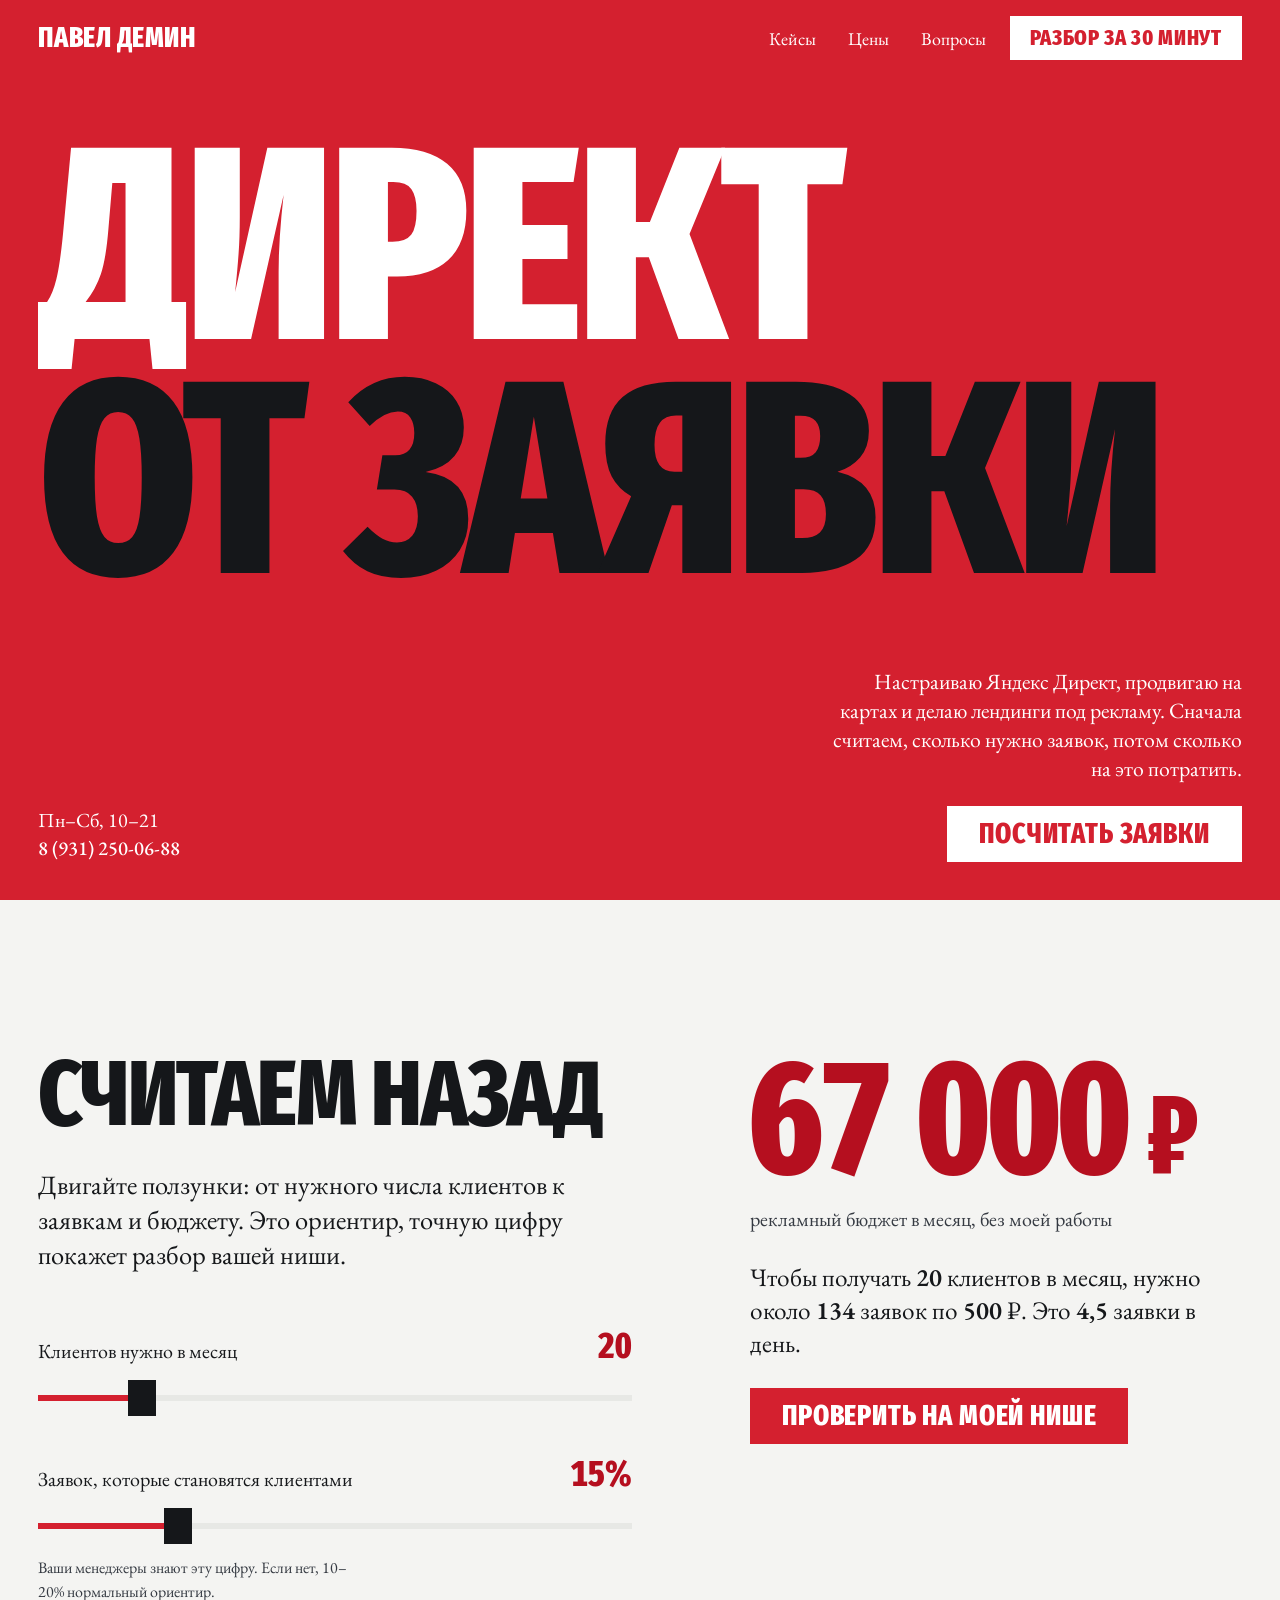
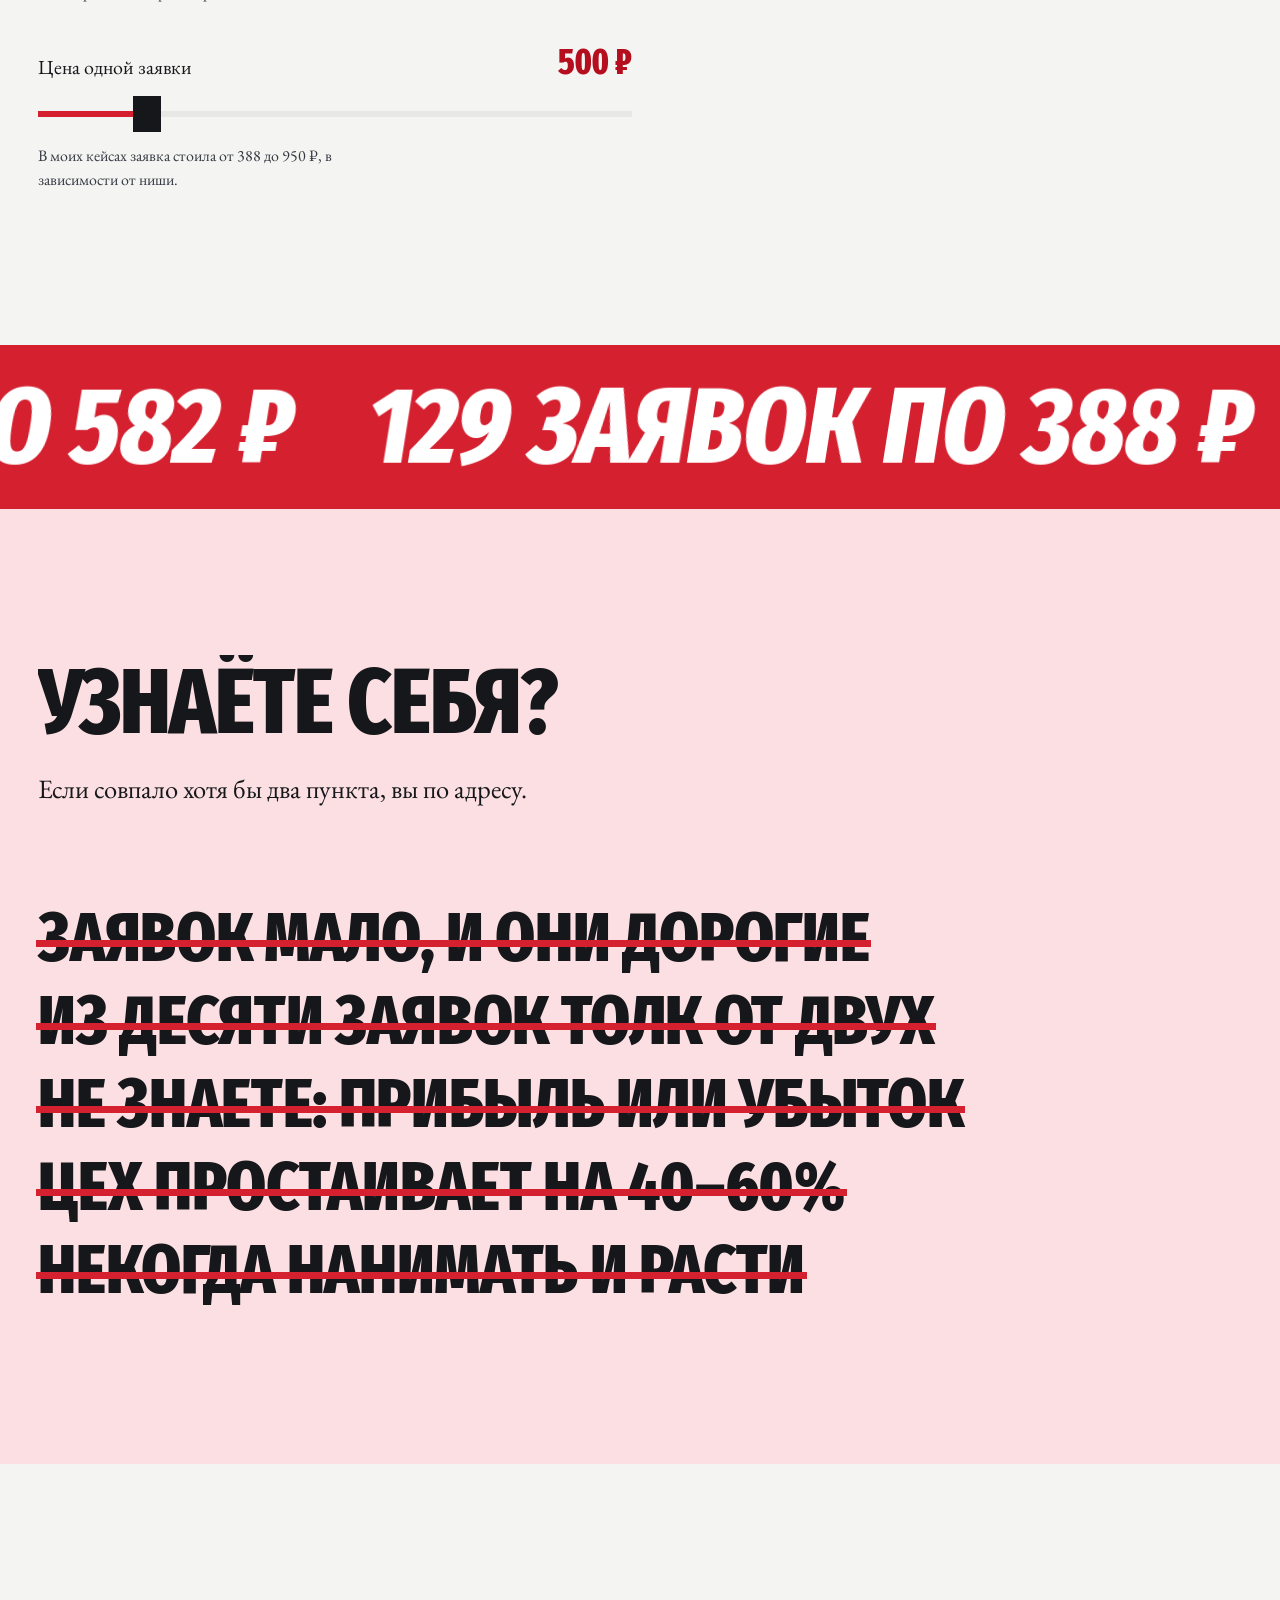
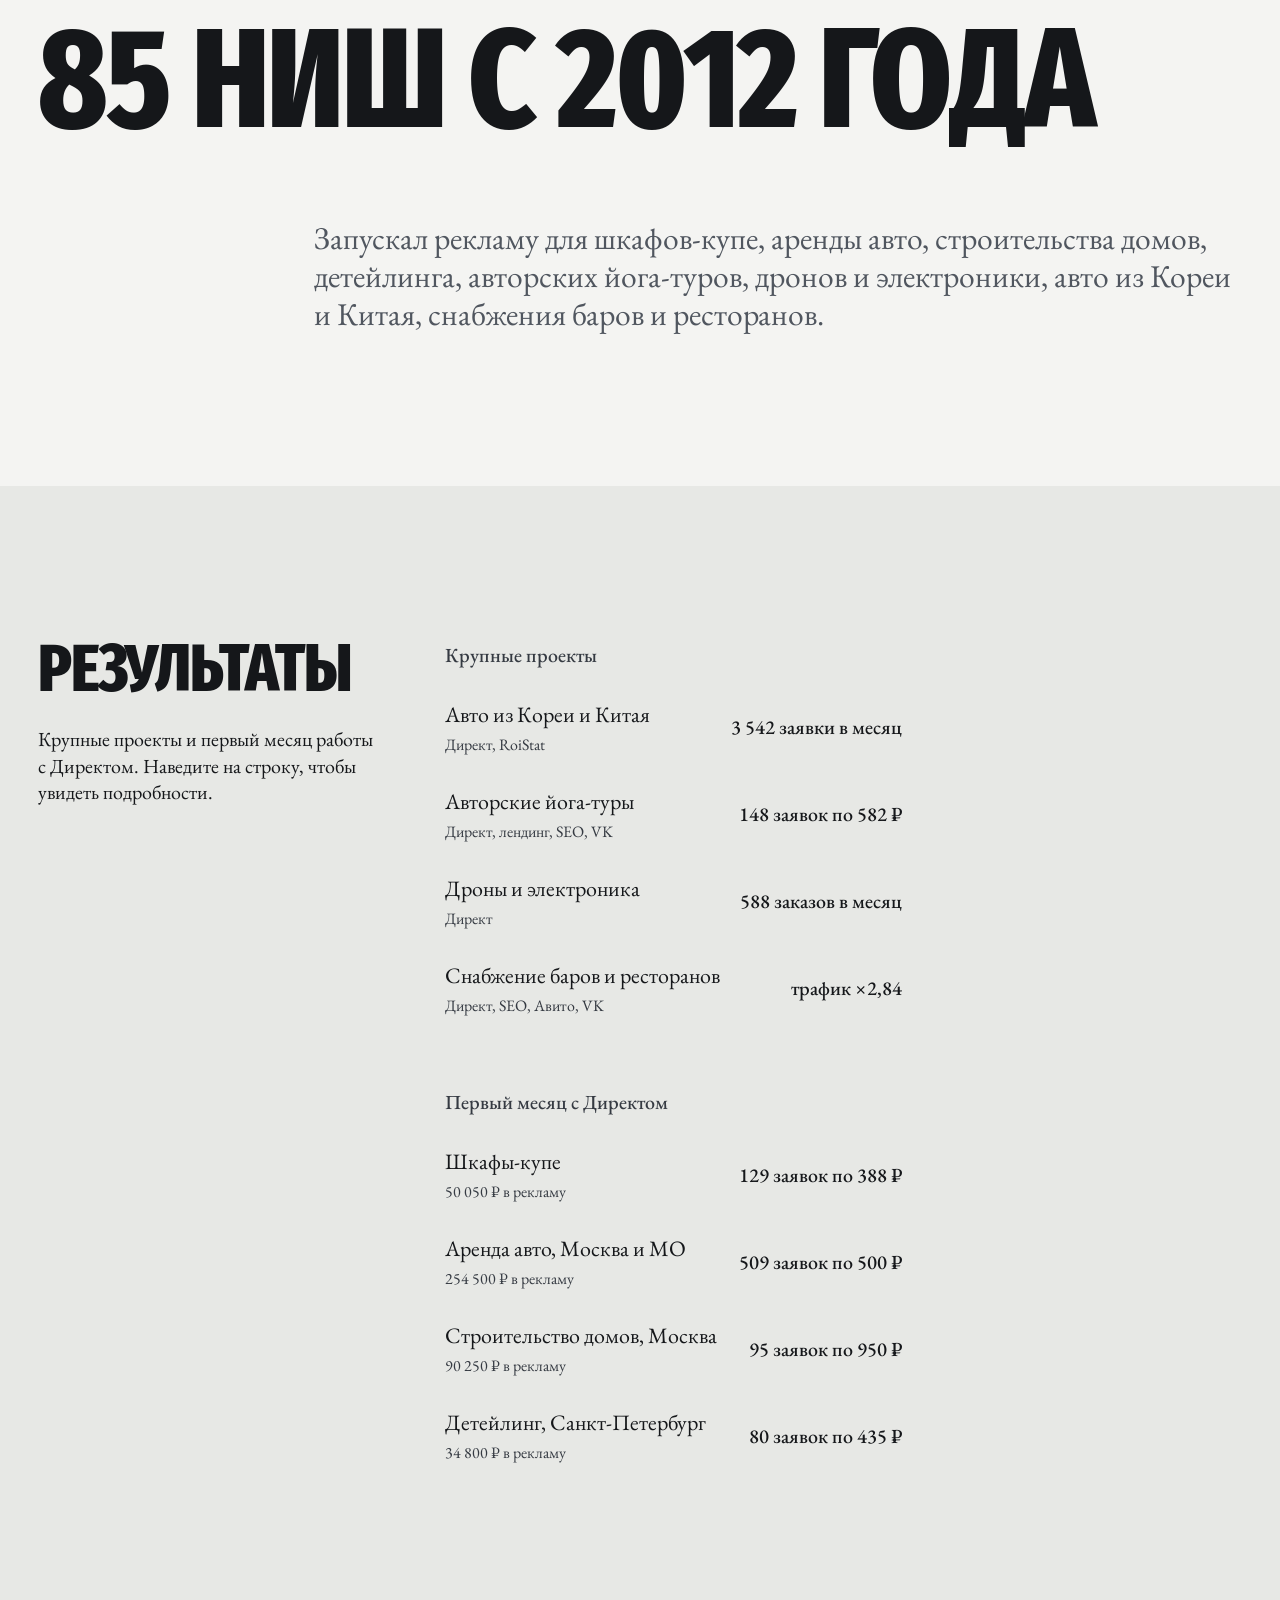
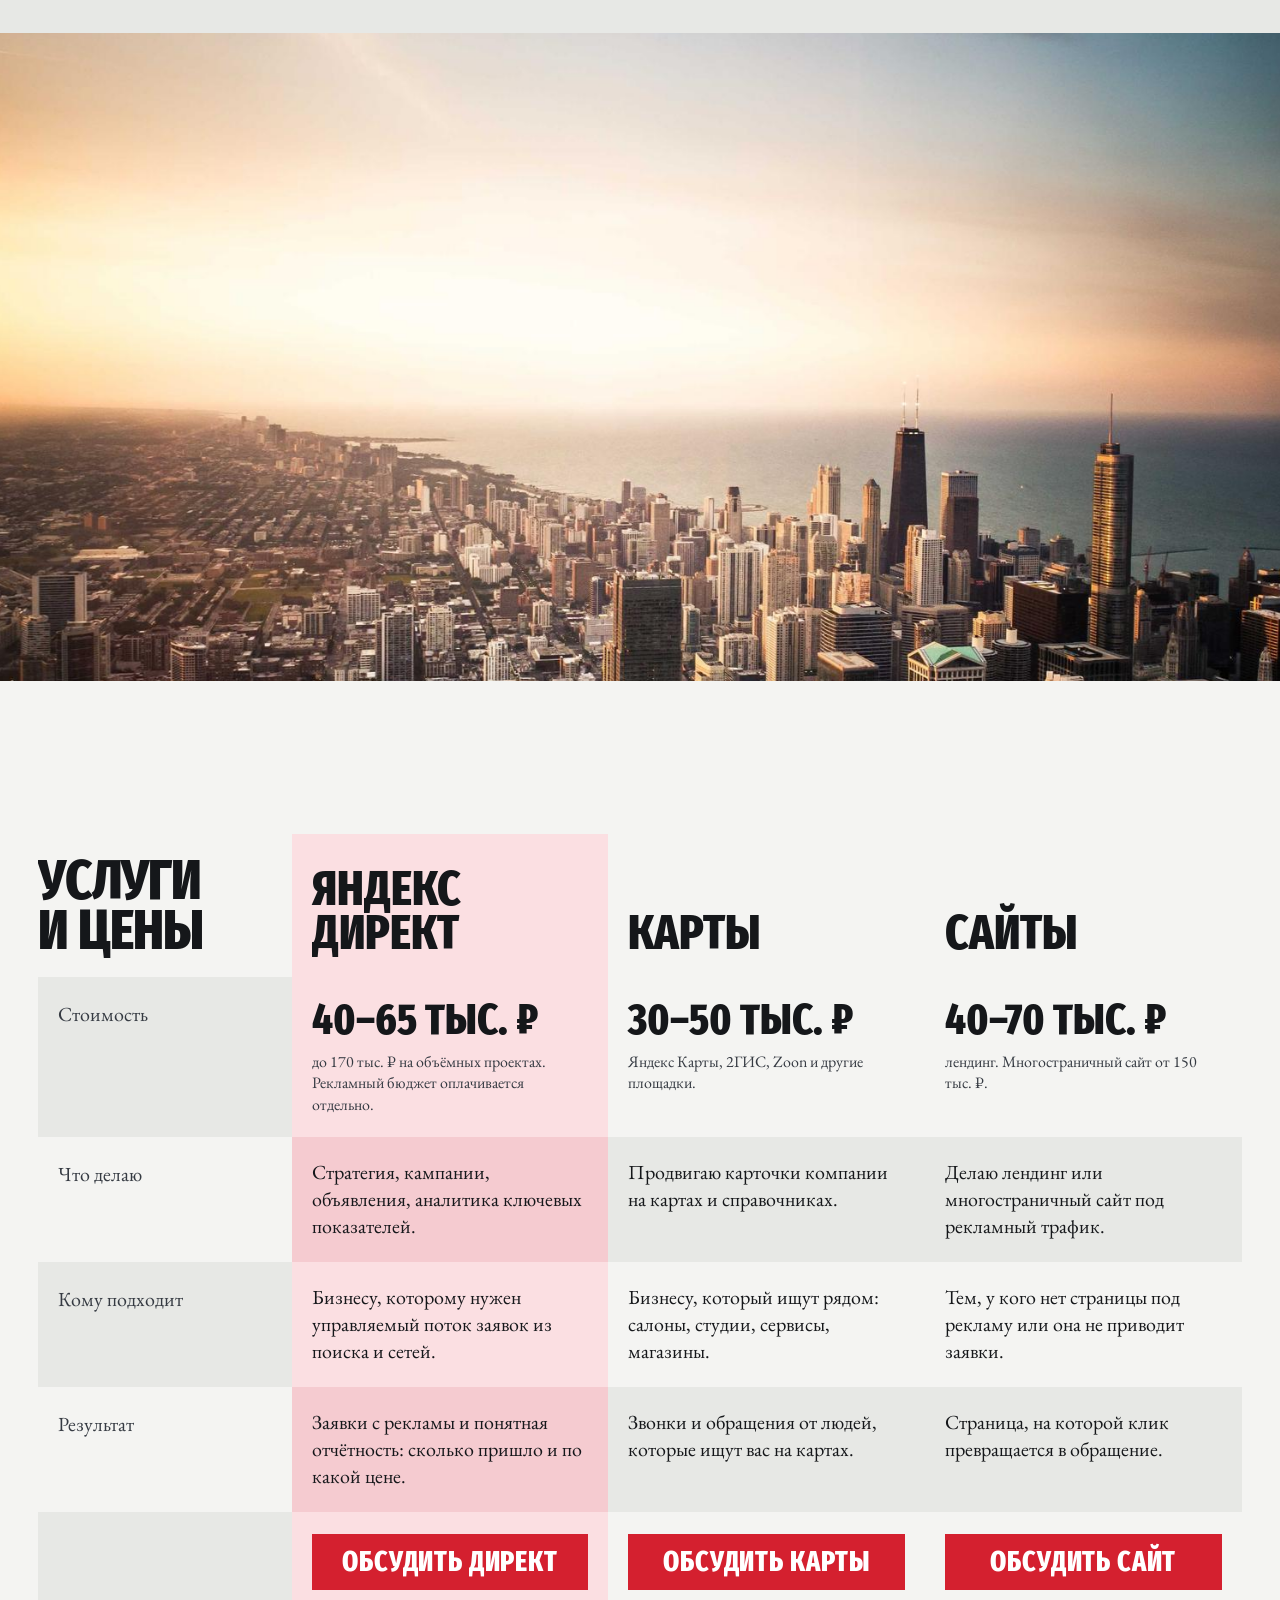
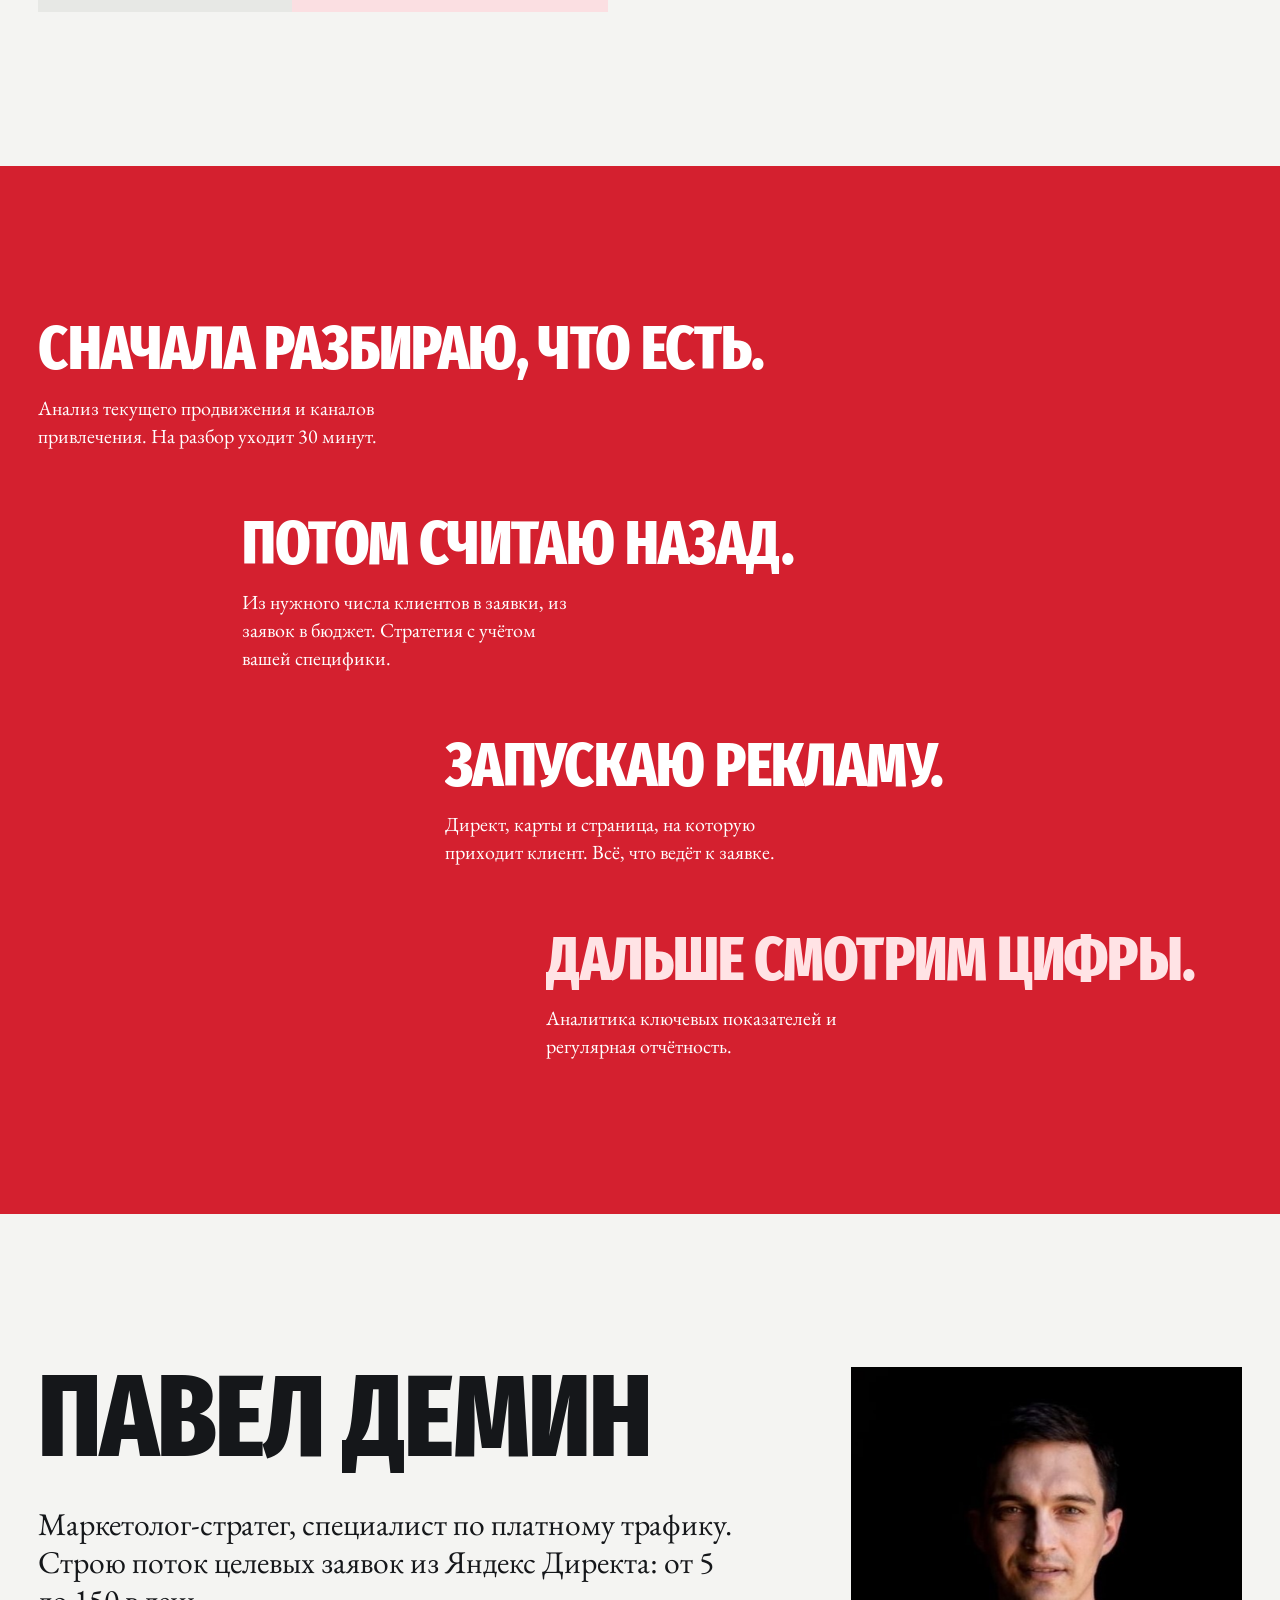
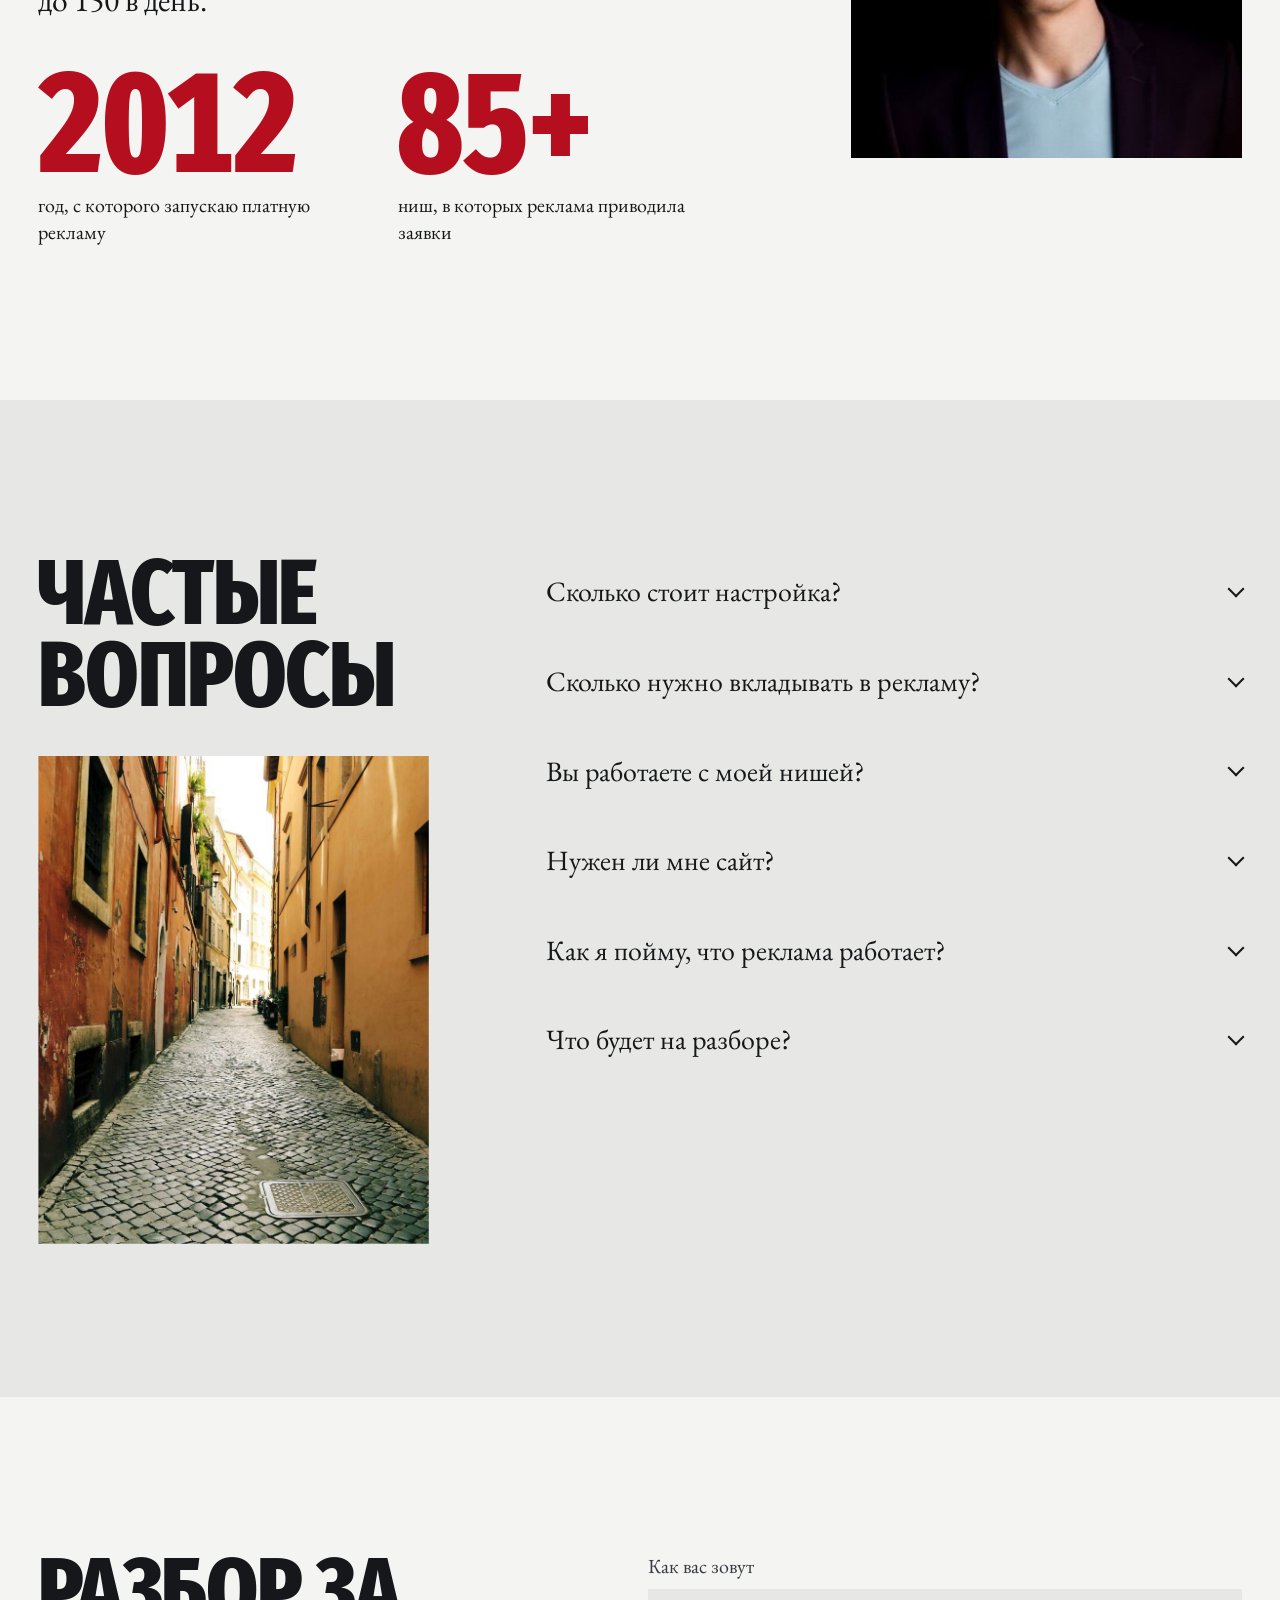
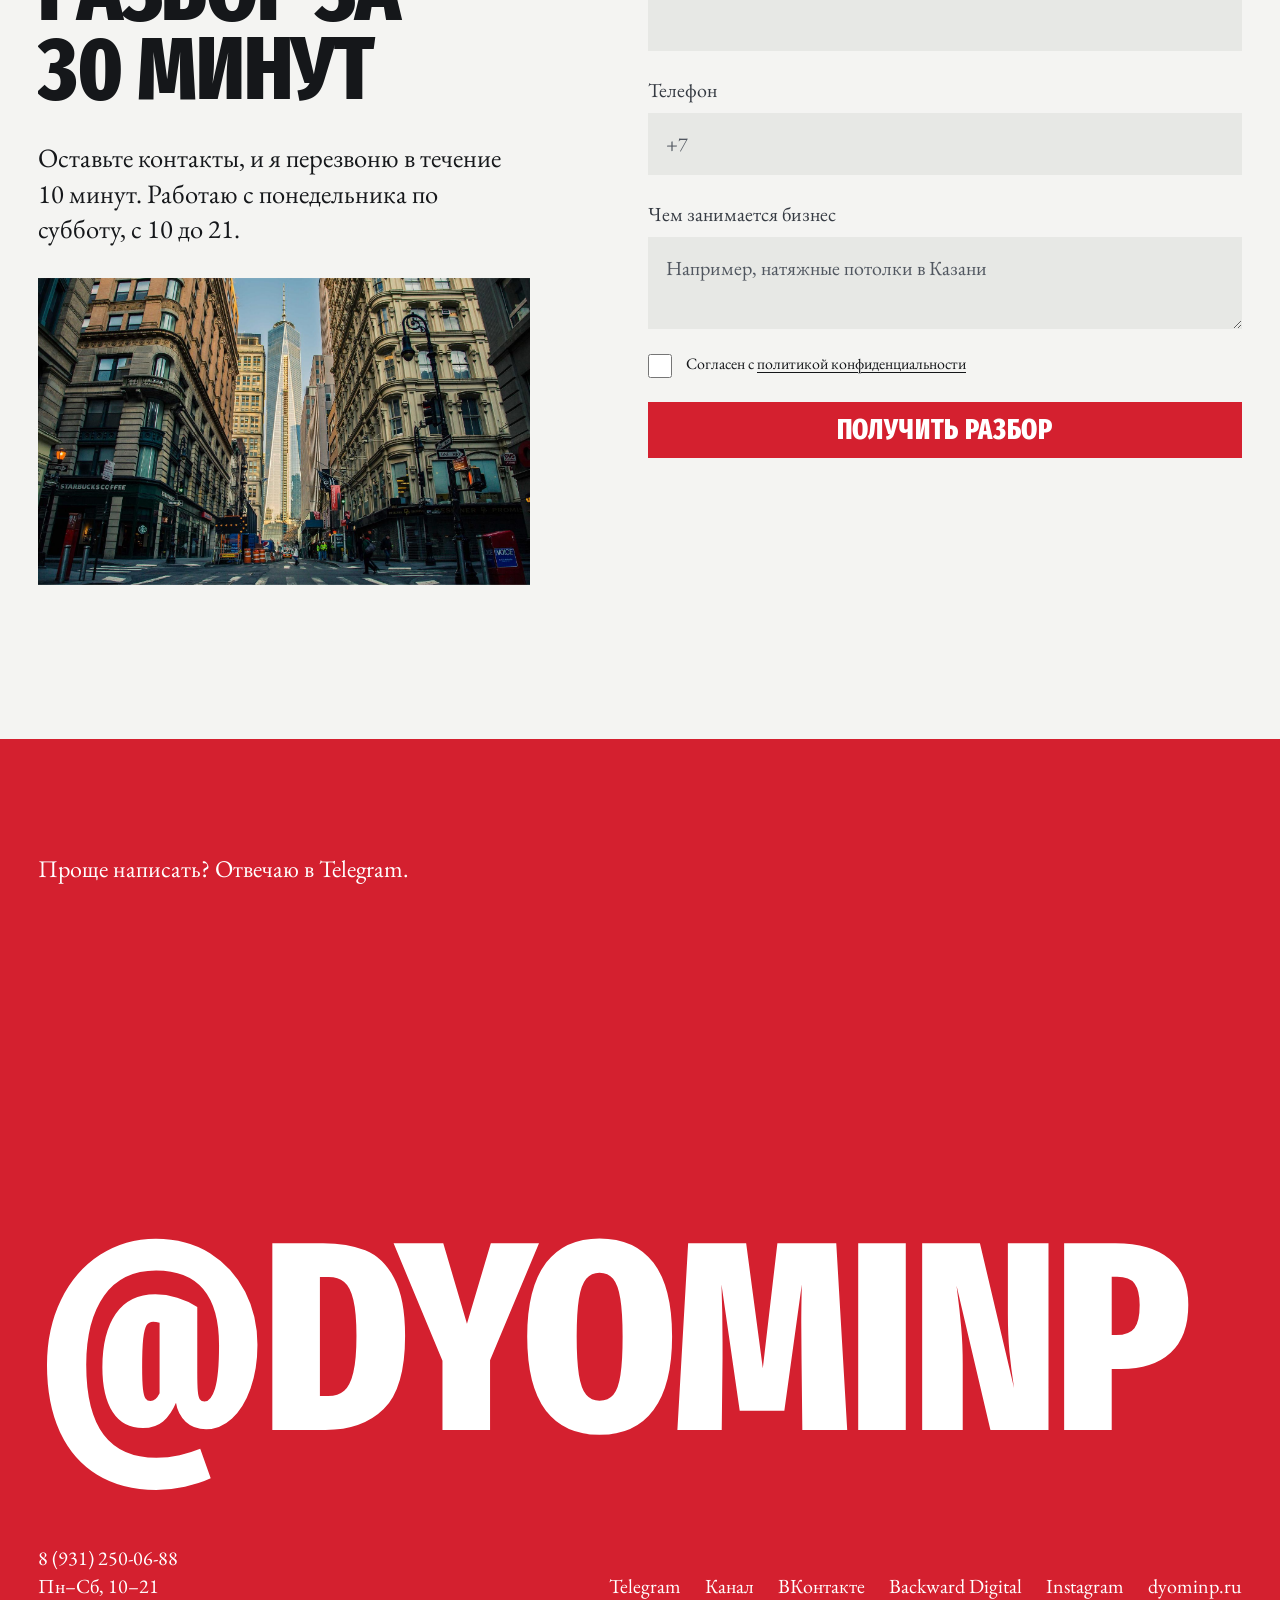
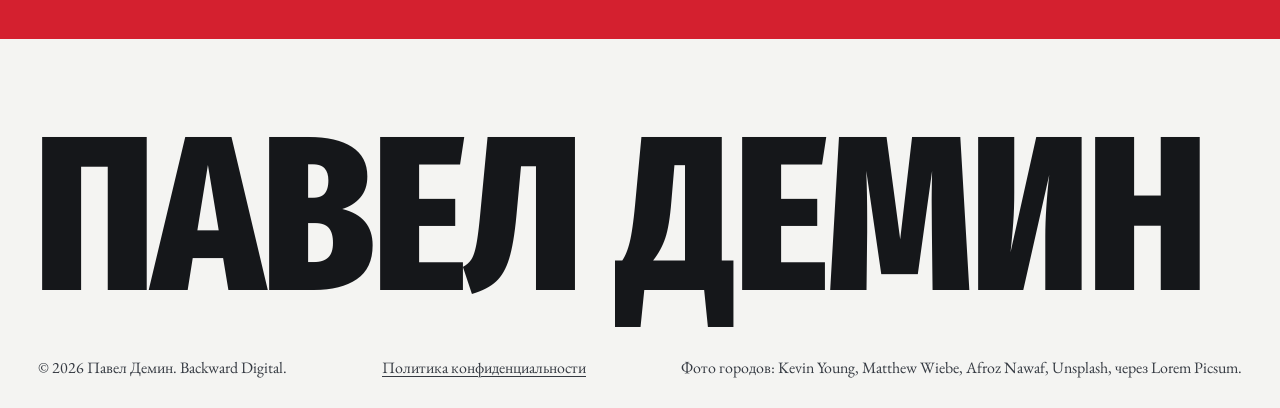
==== index.html @ 0bf21098 "init: landing for Pavel Demin (Yandex Direct, maps, landing pages)" ====
<!DOCTYPE html>
<html lang="ru">
<head>
<meta charset="utf-8">
<meta name="viewport" content="width=device-width, initial-scale=1">
<title>Павел Демин: Яндекс Директ, карты, лендинги</title>
<meta name="description" content="Настройка Яндекс Директа от заявки, а не от бюджета. Продвижение на картах и лендинги под рекламу. Павел Демин, маркетолог по платному трафику с 2012 года.">
<meta name="theme-color" content="#d4202f">
<meta property="og:title" content="Павел Демин: Яндекс Директ от заявки, а не от бюджета">
<meta property="og:description" content="Считаем назад: от нужных клиентов к заявкам и бюджету. Директ, карты, лендинги.">
<meta property="og:type" content="website">
<link rel="icon" href="data:image/svg+xml,%3Csvg xmlns='http://www.w3.org/2000/svg' viewBox='0 0 32 32'%3E%3Crect width='32' height='32' fill='%23d4202f'/%3E%3Cpath d='M26 16H8m7-8-8 8 8 8' fill='none' stroke='%23fff' stroke-width='3'/%3E%3C/svg%3E">
<link rel="preconnect" href="https://fonts.googleapis.com">
<link rel="preconnect" href="https://fonts.gstatic.com" crossorigin>
<link href="https://fonts.googleapis.com/css2?family=Fira+Sans+Extra+Condensed:wght@800&family=EB+Garamond:ital,wght@0,400;0,500;0,600;1,400&display=swap" rel="stylesheet">
<script>document.documentElement.classList.add("js");setTimeout(function(){if(!window.__dd)document.documentElement.classList.remove("js")},5000)</script>
<link rel="stylesheet" href="styles.css">
</head>
<body>

<header class="header" id="header">
  <div class="header__inner">
    <a class="logo" href="#top" aria-label="Павел Демин, наверх">Павел Демин</a>
    <nav class="nav" id="nav" aria-label="Разделы">
      <a href="#cases">Кейсы</a>
      <a href="#pricing">Цены</a>
      <a href="#faq">Вопросы</a>
      <a href="tel:+79312500688" class="nav__phone">8 (931) 250-06-88</a>
    </nav>
    <a class="btn btn--sm header__cta" href="#lead"><span class="hide-sm">Разбор за 30 минут</span><span class="show-sm">Разбор</span></a>
    <button class="burger" id="burger" type="button" aria-label="Меню" aria-expanded="false" aria-controls="nav"><i></i><i></i></button>
  </div>
</header>

<main>

<!-- ============ HERO ============ -->
<section class="hero f-carmine" id="top" data-field="carmine">
  <h1 class="hero__title" aria-label="Директ от заявки">
    <span class="hl hl--1"><span class="split" aria-hidden="true">Директ</span></span>
    <span class="hl hl--2"><span class="split" aria-hidden="true">от заявки</span></span>
  </h1>
  <div class="hero__foot">
    <p class="hero__meta">Пн–Сб, 10–21<br><a href="tel:+79312500688">8 (931) 250-06-88</a></p>
    <div class="hero__sell">
      <p>Настраиваю Яндекс Директ, продвигаю на картах и делаю лендинги под рекламу. Сначала считаем, сколько нужно заявок, потом сколько на это потратить.</p>
      <a class="btn" href="#calc">Посчитать заявки</a>
    </div>
  </div>
</section>

<!-- ============ CALCULATOR (live thing) ============ -->
<section class="calc f-paper" id="calc" data-field="paper">
  <div class="wrap calc__grid">
    <div class="calc__intro">
      <h2 class="h2" data-r="line">Считаем назад</h2>
      <p class="lead" data-r>Двигайте ползунки: от нужного числа клиентов к заявкам и бюджету. Это ориентир, точную цифру покажет разбор вашей ниши.</p>
    </div>

    <form class="calc__controls" id="calcForm" onsubmit="return false" data-r>
      <div class="ctl">
        <div class="ctl__top"><label for="cClients">Клиентов нужно в месяц</label><output id="oClients" for="cClients">20</output></div>
        <div class="range"><div class="range__fill" aria-hidden="true"></div><input id="cClients" type="range" min="5" max="100" step="1" value="20"></div>
      </div>
      <div class="ctl">
        <div class="ctl__top"><label for="cConv">Заявок, которые становятся клиентами</label><output id="oConv" for="cConv">15%</output></div>
        <div class="range"><div class="range__fill" aria-hidden="true"></div><input id="cConv" type="range" min="5" max="50" step="1" value="15"></div>
        <p class="ctl__hint">Ваши менеджеры знают эту цифру. Если нет, 10–20% нормальный ориентир.</p>
      </div>
      <div class="ctl">
        <div class="ctl__top"><label for="cCpl">Цена одной заявки</label><output id="oCpl" for="cCpl">500 ₽</output></div>
        <div class="range"><div class="range__fill" aria-hidden="true"></div><input id="cCpl" type="range" min="300" max="1500" step="50" value="500"></div>
        <p class="ctl__hint">В моих кейсах заявка стоила от 388 до 950 ₽, в зависимости от ниши.</p>
      </div>
    </form>

    <div class="calc__result" aria-live="polite">
      <p class="result__big"><span id="rBudget">67 000</span><span class="result__cur"> ₽</span></p>
      <p class="result__cap">рекламный бюджет в месяц, без моей работы</p>
      <p class="result__sentence">Чтобы получать <b id="sClients">20</b> клиентов в месяц, нужно около <b id="sLeads">134</b> заявок по <b id="sCpl">500</b> ₽. Это <b id="sDay">4,5</b> заявки в день.</p>
      <a class="btn" href="#lead" id="calcCta">Проверить на моей нише</a>
    </div>
  </div>
</section>

<!-- ============ MARQUEE (real figures) ============ -->
<div class="marquee f-carmine" aria-hidden="true" data-field="carmine">
  <div class="marquee__track" id="marquee">
    <span>129 заявок по 388 ₽</span><span>509 заявок по 500 ₽</span><span>95 заявок по 950 ₽</span><span>80 заявок по 435 ₽</span><span>148 заявок по 582 ₽</span>
  </div>
</div>

<!-- ============ PAINS ============ -->
<section class="pains f-pink" id="pains" data-field="pink">
  <div class="wrap">
    <h2 class="h2" data-r="line">Узнаёте себя?</h2>
    <p class="lead pains__lead" data-r>Если совпало хотя бы два пункта, вы по адресу.</p>
    <ul class="pains__list">
      <li class="pain"><span class="pain__t">Заявок мало, и они дорогие</span></li>
      <li class="pain"><span class="pain__t">Из десяти заявок толк от двух</span></li>
      <li class="pain"><span class="pain__t">Не знаете: прибыль или убыток</span></li>
      <li class="pain"><span class="pain__t">Цех простаивает на <span class="nb">40–60%</span></span></li>
      <li class="pain"><span class="pain__t">Некогда нанимать и расти</span></li>
    </ul>
  </div>
</section>

<!-- ============ NICHES (names as one sentence) ============ -->
<section class="niches f-paper" id="niches" data-field="paper">
  <div class="wrap">
    <h2 class="h2 niches__h" data-r="line">85 ниш с 2012 года</h2>
    <p class="niches__p" id="nichesP" data-r>Запускал рекламу для <span class="n">шкафов-купе</span>, <span class="n">аренды авто</span>, <span class="n">строительства домов</span>, <span class="n">детейлинга</span>, <span class="n">авторских йога-туров</span>, <span class="n">дронов и электроники</span>, <span class="n">авто из Кореи и Китая</span>, <span class="n">снабжения баров и ресторанов</span>.</p>
  </div>
</section>

<!-- ============ CASES (ledger + peek) ============ -->
<section class="cases f-tone" id="cases" data-field="tone">
  <div class="wrap cases__grid">
    <div class="cases__head">
      <h2 class="h2" data-r="line">Результаты</h2>
      <p class="lead" data-r>Крупные проекты и первый месяц работы с Директом. Наведите на строку, чтобы увидеть подробности.</p>
    </div>

    <div class="ledger" id="ledger">
      <aside class="peek" id="peek" aria-hidden="true">
        <p class="peek__big" id="peekBig">3 542 заявки</p>
        <p class="peek__txt" id="peekTxt">в месяц на авто под заказ из Кореи и Китая</p>
      </aside>

      <h3 class="ledger__g">Крупные проекты</h3>
      <ul class="ledger__rows" data-stagger>
        <li class="row" tabindex="0" data-r data-big="3 542 заявки" data-txt="в месяц на авто под заказ из Кореи и Китая. Стратегия, Яндекс Директ, оптимизация по RoiStat.">
          <span class="row__n">Авто из Кореи и Китая</span><span class="row__k">Директ, RoiStat</span><span class="row__r">3 542 заявки в месяц</span>
        </li>
        <li class="row" tabindex="0" data-r data-big="148 заявок по 582 ₽" data-txt="в месяц на авторские йога-туры. 16 млн ₽ выручки за сезон с мая по октябрь. Лендинг, Директ, SEO, VK, УТП и отдел продаж.">
          <span class="row__n">Авторские йога-туры</span><span class="row__k">Директ, лендинг, SEO, VK</span><span class="row__r">148 заявок по 582 ₽</span>
        </li>
        <li class="row" tabindex="0" data-r data-big="588 заказов" data-txt="в месяц на дроны и электронику. Стратегия продвижения и Яндекс Директ.">
          <span class="row__n">Дроны и электроника</span><span class="row__k">Директ</span><span class="row__r">588 заказов в месяц</span>
        </li>
        <li class="row" tabindex="0" data-r data-big="Трафик в 2,84 раза" data-txt="вырос у поставщика для баров и ресторанов. Директ, SEO, Авито, VK и доработки сайта.">
          <span class="row__n">Снабжение баров и ресторанов</span><span class="row__k">Директ, SEO, Авито, VK</span><span class="row__r">трафик ×2,84</span>
        </li>
      </ul>

      <h3 class="ledger__g">Первый месяц с Директом</h3>
      <ul class="ledger__rows" data-stagger>
        <li class="row" tabindex="0" data-r data-big="129 заявок" data-txt="за первый месяц. В рекламу вложено 50 050 ₽, заявка вышла по 388 ₽.">
          <span class="row__n">Шкафы-купе</span><span class="row__k">50 050 ₽ в рекламу</span><span class="row__r">129 заявок по 388 ₽</span>
        </li>
        <li class="row" tabindex="0" data-r data-big="509 заявок" data-txt="за первый месяц. В рекламу вложено 254 500 ₽, заявка вышла по 500 ₽.">
          <span class="row__n">Аренда авто, Москва и МО</span><span class="row__k">254 500 ₽ в рекламу</span><span class="row__r">509 заявок по 500 ₽</span>
        </li>
        <li class="row" tabindex="0" data-r data-big="95 заявок" data-txt="за первый месяц. В рекламу вложено 90 250 ₽, заявка вышла по 950 ₽.">
          <span class="row__n">Строительство домов, Москва</span><span class="row__k">90 250 ₽ в рекламу</span><span class="row__r">95 заявок по 950 ₽</span>
        </li>
        <li class="row" tabindex="0" data-r data-big="80 заявок" data-txt="за первый месяц. В рекламу вложено 34 800 ₽, заявка вышла по 435 ₽.">
          <span class="row__n">Детейлинг, Санкт-Петербург</span><span class="row__k">34 800 ₽ в рекламу</span><span class="row__r">80 заявок по 435 ₽</span>
        </li>
      </ul>
    </div>
  </div>
</section>

<!-- ============ PHOTO BAND ============ -->
<figure class="band" id="band" data-field="carmine">
  <img src="img/skyline.jpg" width="1920" height="1080" alt="Город на закате, вид сверху на набережную и кварталы" loading="lazy">
</figure>

<!-- ============ PRICING ============ -->
<section class="pricing f-paper" id="pricing" data-field="paper">
  <div class="wrap">
    <div class="ptable" id="ptable">
      <div class="ptable__corner"><h2 class="h2" data-r="line">Услуги и цены</h2></div>
      <div class="ptable__labels" aria-hidden="true">
        <div class="pl pl--price">Стоимость</div>
        <div class="pl">Что делаю</div>
        <div class="pl">Кому подходит</div>
        <div class="pl">Результат</div>
        <div class="pl pl--act"></div>
      </div>

      <article class="plan plan--main" data-r>
        <h3 class="plan__name">Яндекс Директ</h3>
        <div class="cell cell--price" data-label="Стоимость"><p class="price">40–65 тыс. ₽</p><p class="price__sub">до 170 тыс. ₽ на объёмных проектах. Рекламный бюджет оплачивается отдельно.</p></div>
        <div class="cell" data-label="Что делаю"><p>Стратегия, кампании, объявления, аналитика ключевых показателей.</p></div>
        <div class="cell" data-label="Кому подходит"><p>Бизнесу, которому нужен управляемый поток заявок из поиска и сетей.</p></div>
        <div class="cell" data-label="Результат"><p>Заявки с рекламы и понятная отчётность: сколько пришло и по какой цене.</p></div>
        <div class="cell cell--act"><a class="btn btn--block" href="#lead" data-service="Яндекс Директ">Обсудить Директ</a></div>
      </article>

      <article class="plan" data-r>
        <h3 class="plan__name">Карты</h3>
        <div class="cell cell--price" data-label="Стоимость"><p class="price">30–50 тыс. ₽</p><p class="price__sub">Яндекс Карты, 2ГИС, Zoon и другие площадки.</p></div>
        <div class="cell" data-label="Что делаю"><p>Продвигаю карточки компании на картах и справочниках.</p></div>
        <div class="cell" data-label="Кому подходит"><p>Бизнесу, который ищут рядом: салоны, студии, сервисы, магазины.</p></div>
        <div class="cell" data-label="Результат"><p>Звонки и обращения от людей, которые ищут вас на картах.</p></div>
        <div class="cell cell--act"><a class="btn btn--block" href="#lead" data-service="Карты">Обсудить карты</a></div>
      </article>

      <article class="plan" data-r>
        <h3 class="plan__name">Сайты</h3>
        <div class="cell cell--price" data-label="Стоимость"><p class="price">40–70 тыс. ₽</p><p class="price__sub">лендинг. Многостраничный сайт от 150 тыс. ₽.</p></div>
        <div class="cell" data-label="Что делаю"><p>Делаю лендинг или многостраничный сайт под рекламный трафик.</p></div>
        <div class="cell" data-label="Кому подходит"><p>Тем, у кого нет страницы под рекламу или она не приводит заявки.</p></div>
        <div class="cell" data-label="Результат"><p>Страница, на которой клик превращается в обращение.</p></div>
        <div class="cell cell--act"><a class="btn btn--block" href="#lead" data-service="Сайт">Обсудить сайт</a></div>
      </article>
    </div>
  </div>
</section>

<!-- ============ STEPS ============ -->
<section class="steps f-carmine" id="steps" data-field="carmine">
  <div class="wrap">
    <ol class="stairs">
      <li class="stage" style="--i:0">
        <h2 class="stage__t"><span class="mask"><span>Сначала разбираю, что есть.</span></span></h2>
        <p class="stage__p" data-r>Анализ текущего продвижения и каналов привлечения. На разбор уходит 30 минут.</p>
      </li>
      <li class="stage" style="--i:1">
        <p class="stage__t"><span class="mask"><span>Потом считаю назад.</span></span></p>
        <p class="stage__p" data-r>Из нужного числа клиентов в заявки, из заявок в бюджет. Стратегия с учётом вашей специфики.</p>
      </li>
      <li class="stage" style="--i:2">
        <p class="stage__t"><span class="mask"><span>Запускаю рекламу.</span></span></p>
        <p class="stage__p" data-r>Директ, карты и страница, на которую приходит клиент. Всё, что ведёт к заявке.</p>
      </li>
      <li class="stage stage--last" style="--i:3">
        <p class="stage__t"><span class="mask"><span>Дальше смотрим цифры.</span></span></p>
        <p class="stage__p" data-r>Аналитика ключевых показателей и регулярная отчётность.</p>
      </li>
    </ol>
  </div>
</section>

<!-- ============ ABOUT ============ -->
<section class="about f-paper" id="about" data-field="paper">
  <div class="wrap about__grid">
    <div class="about__text">
      <h2 class="h2" data-r="line">Павел Демин</h2>
      <p class="about__p" data-r>Маркетолог-стратег, специалист по платному трафику. Строю поток целевых заявок из Яндекс Директа: от 5 до 150 в день.</p>
      <div class="about__nums">
        <p class="num" data-r><b class="num__v">2012</b><span>год, с которого запускаю платную рекламу</span></p>
        <p class="num" data-r><b class="num__v"><i data-count="85">85</i>+</b><span>ниш, в которых реклама приводила заявки</span></p>
      </div>
    </div>
    <figure class="about__ph" data-r="open">
      <img src="img/pavel.jpg" width="499" height="500" alt="Павел Демин, маркетолог-стратег, специалист по платному трафику" loading="lazy">
    </figure>
  </div>
</section>

<!-- ============ FAQ ============ -->
<section class="faq f-tone" id="faq" data-field="tone">
  <div class="wrap faq__grid">
    <div class="faq__head">
      <h2 class="h2" data-r="line">Частые вопросы</h2>
      <figure class="faq__ph" data-r="open">
        <img src="img/alley.jpg" width="1400" height="1000" alt="Узкая улица между стен охристого и терракотового цвета" loading="lazy">
      </figure>
    </div>
    <div class="faq__list" data-stagger>
      <details data-r>
        <summary>Сколько стоит настройка?</summary>
        <div class="ans"><p>Яндекс Директ: 40–65 тыс. ₽, на объёмных проектах до 170 тыс. ₽. Карты: 30–50 тыс. ₽. Лендинг: 40–70 тыс. ₽, многостраничный сайт: от 150 тыс. ₽. Рекламный бюджет оплачивается отдельно.</p></div>
      </details>
      <details data-r>
        <summary>Сколько нужно вкладывать в рекламу?</summary>
        <div class="ans"><p>Зависит от ниши и от того, сколько клиентов вам нужно. В моих кейсах первый месяц стоил от 34 800 до 254 500 ₽. Прикиньте свой вариант в калькуляторе выше, а на разборе уточним по вашей нише.</p></div>
      </details>
      <details data-r>
        <summary>Вы работаете с моей нишей?</summary>
        <div class="ans"><p>Запускал рекламу в 85 нишах. Если вашей среди них нет, на разборе покажу, как посчитать заявку и бюджет, и скажу прямо, если реклама не окупится.</p></div>
      </details>
      <details data-r>
        <summary>Нужен ли мне сайт?</summary>
        <div class="ans"><p>Реклама ведёт на страницу, и от неё зависит число заявок. Если страница слабая, сделаю лендинг под рекламу. Если сайт хороший, подключу аналитику и работаю с ним.</p></div>
      </details>
      <details data-r>
        <summary>Как я пойму, что реклама работает?</summary>
        <div class="ans"><p>Настраиваю аналитику ключевых показателей и присылаю регулярную отчётность: сколько пришло заявок, по какой цене и сколько потрачено.</p></div>
      </details>
      <details data-r>
        <summary>Что будет на разборе?</summary>
        <div class="ans"><p>За 30 минут разберём, как вы привлекаете клиентов сейчас, и я предложу план роста с цифрами. Разбор бесплатный.</p></div>
      </details>
    </div>
  </div>
</section>

<!-- ============ LEAD FORM ============ -->
<section class="lead-sec f-paper" id="lead" data-field="paper">
  <div class="wrap lead__grid">
    <div class="lead__text">
      <h2 class="h2" data-r="line">Разбор за 30 минут</h2>
      <p class="lead" data-r>Оставьте контакты, и я перезвоню в течение 10 минут. Работаю с понедельника по субботу, с 10 до 21.</p>
      <p class="lead__note" id="leadNote" hidden></p>
      <figure class="lead__ph" data-r="open">
        <img src="img/street.jpg" width="1600" height="1000" alt="Городская улица между кирпичных зданий, вдали стеклянная башня" loading="lazy">
      </figure>
    </div>
    <form class="form" id="leadForm" novalidate>
      <div class="field">
        <label for="fName">Как вас зовут</label>
        <input id="fName" name="name" type="text" autocomplete="name" required>
      </div>
      <div class="field">
        <label for="fPhone">Телефон</label>
        <input id="fPhone" name="phone" type="tel" inputmode="tel" autocomplete="tel" placeholder="+7" required>
      </div>
      <div class="field">
        <label for="fNiche">Чем занимается бизнес</label>
        <textarea id="fNiche" name="niche" rows="2" placeholder="Например, натяжные потолки в Казани"></textarea>
      </div>
      <input type="hidden" name="service" id="fService" value="">
      <input type="hidden" name="calc" id="fCalc" value="">
      <input type="text" name="_gotcha" style="display:none" tabindex="-1" autocomplete="off">
      <label class="check"><input type="checkbox" id="fAgree" required><span>Согласен с <a href="privacy.html">политикой конфиденциальности</a></span></label>
      <button class="btn btn--block" type="submit">Получить разбор</button>
      <p class="form__status" id="formStatus" role="status" aria-live="polite"></p>
    </form>
  </div>
</section>

<!-- ============ CONTACT ============ -->
<section class="contact f-carmine" id="contact" data-field="carmine">
  <p class="contact__lead">Проще написать? Отвечаю в Telegram.</p>
  <h2 class="contact__h"><a class="contact__big" href="https://t.me/dyominp" target="_blank" rel="noopener" aria-label="Написать в Telegram @dyominp"><span class="split2">@dyominp</span></a></h2>
  <div class="contact__foot">
    <p>8 (931) 250-06-88<br>Пн–Сб, 10–21</p>
    <p class="contact__soc">
      <a href="https://t.me/dyominp" target="_blank" rel="noopener">Telegram</a>
      <a href="https://t.me/backwarddigital" target="_blank" rel="noopener">Канал</a>
      <a href="https://vk.com/dyominp" target="_blank" rel="noopener">ВКонтакте</a>
      <a href="https://vk.com/bw.digital" target="_blank" rel="noopener">Backward Digital</a>
      <a href="https://www.instagram.com/dyominp" target="_blank" rel="noopener">Instagram</a>
      <a href="https://dyominp.ru" target="_blank" rel="noopener">dyominp.ru</a>
    </p>
  </div>
</section>

</main>

<footer class="footer f-paper" data-field="paper">
  <p class="footer__name" aria-hidden="true">Павел Демин</p>
  <div class="footer__row">
    <p>© <span id="year">2026</span> Павел Демин. Backward Digital.</p>
    <p><a href="privacy.html">Политика конфиденциальности</a></p>
    <p class="footer__credit">Фото городов: Kevin Young, Matthew Wiebe, Afroz Nawaf, Unsplash, через Lorem Picsum.</p>
  </div>
</footer>

<script src="script.js"></script>
</body>
</html>
---- styles.css ----
/* ===== Tokens ===== */
:root {
  --paper: #f4f4f2;
  --tone: #e7e8e5;
  --pink: #fbdfe2;
  --pink-deep: #f5cbd0;
  --ink: #15171a;
  --soft: #353a42;
  --dim: #50565f;
  --carmine: #d4202f;
  --carmine-text: #b50f1f;
  --on-carmine: #ffffff;
  --accent: #ffe3e5;

  --f-display: 'Fira Sans Extra Condensed', 'Arial Narrow', Impact, sans-serif;
  --f-text: 'EB Garamond', Georgia, 'Times New Roman', serif;

  --step-small: clamp(0.9375rem, 0.9rem + 0.12vw, 1rem);
  --step-body: clamp(1.125rem, 1.05rem + 0.25vw, 1.25rem);
  --step-lead: clamp(1.3125rem, 1.1rem + 0.7vw, 1.75rem);

  --m: clamp(16px, 3vw, 44px);
  --gap: clamp(96px, 12vw, 200px);

  --ease-out: cubic-bezier(0.22, 1, 0.36, 1);
  --ease-expo: cubic-bezier(0.16, 1, 0.3, 1);
  --ease-in-out: cubic-bezier(0.76, 0, 0.24, 1);
  --ease-soft: cubic-bezier(0.33, 1, 0.68, 1);
  --t-hover: 180ms;
  --t-ui: 240ms;
  --t-field: 300ms;

  interpolate-size: allow-keywords;
}

/* ===== Base ===== */
*, *::before, *::after { box-sizing: border-box; margin: 0; padding: 0; }
html { -webkit-text-size-adjust: 100%; overflow-x: clip; scroll-behavior: smooth; }
body {
  font-family: var(--f-text);
  font-size: var(--step-body);
  line-height: 1.5;
  color: var(--ink);
  background: var(--paper);
  font-variant-numeric: lining-nums;
  overflow-x: clip;
  -webkit-font-smoothing: antialiased;
  text-rendering: optimizeLegibility;
}
img { display: block; max-width: 100%; height: auto; }
a { color: inherit; text-decoration-thickness: 0.08em; text-underline-offset: 0.18em; }
ul, ol { list-style: none; }
button, input, textarea { font: inherit; color: inherit; }
button { cursor: pointer; background: none; border: 0; }
::selection { background: var(--carmine); color: #fff; }
:focus-visible { outline: 3px solid currentColor; outline-offset: 4px; }
[hidden] { display: none !important; }
.show-sm { display: none; }

.wrap { padding-inline: var(--m); }

/* Display type */
.h2 {
  font-family: var(--f-display); font-weight: 800;
  font-size: clamp(3rem, 7.2vw, 8rem);
  line-height: 0.88;
  letter-spacing: -0.015em;
  text-transform: uppercase;
  text-wrap: balance;
}
.lead { font-size: var(--step-lead); line-height: 1.32; max-width: 34em; text-wrap: pretty; }

/* Colour fields (chapters) */
.f-carmine { background: var(--carmine); color: var(--on-carmine); }
.f-paper { background: var(--paper); color: var(--ink); }
.f-tone { background: var(--tone); color: var(--ink); }
.f-pink { background: var(--pink); color: var(--ink); }

section { scroll-margin-top: 0; }

/* ===== Buttons ===== */
.btn {
  --btn-bg: var(--carmine);
  --btn-ink: #fff;
  --btn-fill: var(--ink);
  --btn-hov: #fff;
  position: relative;
  isolation: isolate;
  overflow: hidden;
  display: inline-flex;
  align-items: center;
  justify-content: center;
  min-height: 56px;
  padding: 0 32px;
  border-radius: 0;
  background: var(--btn-bg);
  color: var(--btn-ink);
  font-family: var(--f-display); font-weight: 800;
  font-size: 1.75rem;
  line-height: 1;
  letter-spacing: 0.03em;
  text-transform: uppercase;
  text-decoration: none;
  white-space: nowrap;
  transition: color var(--t-ui) ease, background-color var(--t-field) ease, transform 140ms var(--ease-out);
}
.btn::before {
  content: "";
  position: absolute;
  inset: 0;
  z-index: -1;
  background: var(--btn-fill);
  transform: translateY(101%);
  transition: transform 0.5s var(--ease-expo);
}
.btn:hover { color: var(--btn-hov); }
.btn:hover::before { transform: none; }
.btn:active { transform: scale(0.97); }
.btn--sm { min-height: 44px; padding: 0 20px; font-size: 1.375rem; }
.btn--block { width: 100%; }
.f-carmine .btn { --btn-bg: #fff; --btn-ink: var(--carmine); --btn-fill: var(--ink); --btn-hov: #fff; }

/* ===== Header ===== */
.header {
  --hink: #fff;
  --hbtn-bg: #fff;
  --hbtn-ink: var(--carmine);
  --hbg: var(--carmine);
  position: fixed;
  inset: 0 0 auto 0;
  z-index: 50;
  color: var(--hink);
  transition: color var(--t-field) ease;
}
.header::before { content: ""; position: absolute; inset: 0; background: var(--hbg); transition: background-color var(--t-field) ease; }
.header[data-on="paper"], .header[data-on="tone"], .header[data-on="pink"] {
  --hink: var(--ink);
  --hbtn-bg: var(--carmine);
  --hbtn-ink: #fff;
  --hbg: var(--paper);
}
.header[data-on="tone"] { --hbg: var(--tone); }
.header[data-on="pink"] { --hbg: var(--pink); }
.menu-open .header { --hink: #fff; --hbtn-bg: #fff; --hbtn-ink: var(--carmine); --hbg: var(--carmine); }
.header__inner {
  position: relative;
  display: flex;
  align-items: center;
  gap: 24px;
  min-width: 0;
  height: 76px;
  padding-inline: var(--m);
}
.logo {
  flex-shrink: 0;
  position: relative;
  z-index: 2;
  margin-right: auto;
  font-family: var(--f-display); font-weight: 800;
  font-size: 1.75rem;
  letter-spacing: 0.02em;
  text-transform: uppercase;
  text-decoration: none;
  line-height: 1;
}
.nav { display: flex; align-items: center; gap: 32px; }
.nav a {
  white-space: nowrap;
  font-size: 1.125rem;
  text-decoration: none;
  position: relative;
}
.nav a::after, .contact__soc a::after {
  content: "";
  position: absolute;
  left: 0;
  right: 0;
  bottom: -2px;
  height: 2px;
  background: currentColor;
  transform: scaleX(0);
  transform-origin: left center;
  transition: transform 0.45s var(--ease-expo);
}
.nav a:hover::after, .contact__soc a:hover::after { transform: scaleX(1); }
.nav__phone { display: none; }
.header__cta {
  --btn-bg: var(--hbtn-bg);
  --btn-ink: var(--hbtn-ink);
  --btn-fill: var(--ink);
  position: relative;
  z-index: 2;
  flex-shrink: 0;
}
.header__cta:hover { color: #fff; }
.burger { display: none; position: relative; z-index: 2; width: 44px; height: 44px; }
.burger i {
  position: absolute;
  left: 10px;
  right: 10px;
  height: 2px;
  background: currentColor;
  transition: transform 0.45s var(--ease-expo), top 0.45s var(--ease-expo);
}
.burger i:nth-child(1) { top: 17px; }
.burger i:nth-child(2) { top: 25px; }
.burger[aria-expanded="true"] i:nth-child(1) { top: 21px; transform: rotate(45deg); }
.burger[aria-expanded="true"] i:nth-child(2) { top: 21px; transform: rotate(-45deg); }

/* ===== Hero ===== */
.hero {
  min-height: 100svh;
  padding: max(15svh, 104px) var(--m) var(--m);
  display: flex;
  flex-direction: column;
  justify-content: space-between;
  gap: 32px;
}
.hero__title {
  font-family: var(--f-display); font-weight: 800;
  font-size: min(21.5vw, 36svh);
  line-height: 0.82;
  letter-spacing: -0.02em;
  text-transform: uppercase;
}
.hl {
  display: block;
  overflow: hidden;
  padding: 0.07em 0 0.03em;
  margin: -0.07em 0 -0.03em;
  will-change: transform;
}
.hl--1 { color: #fff; transform: translate3d(calc(var(--sp, 0) * -9vw), 0, 0); }
.hl--2 { color: var(--ink); transform: translate3d(calc(var(--sp, 0) * 7vw), 0, 0); }
.split, .split2 { display: inline-block; white-space: nowrap; }
.ch { display: inline-block; }
.js .hero .is-split .ch { transform: translateY(112%); transition: transform 1.2s var(--ease-expo) calc(var(--ci, 0) * 110ms + var(--cd, 0ms)); }
.js .hero .is-split.go .ch { transform: none; }


.hero__foot { display: flex; justify-content: space-between; align-items: flex-end; gap: 24px; }
.hero__meta { font-size: var(--step-body); line-height: 1.4; }
.hero__meta a { text-decoration: none; font-weight: 500; }
.hero__sell { width: min(100%, 420px); display: grid; gap: 22px; justify-items: end; text-align: right; }
.hero__sell p { font-size: clamp(1.125rem, 1rem + 0.45vw, 1.375rem); line-height: 1.34; text-wrap: pretty; }
.js .hero__sell, .js .hero__meta { opacity: 0; transform: translateY(18px); transition: opacity 0.9s var(--ease-expo) 0.9s, transform 0.9s var(--ease-expo) 0.9s; }
.js .loaded .hero__sell, .js .loaded .hero__meta { opacity: 1; transform: none; }

/* ===== Reveals ===== */
.js [data-r] { opacity: 0; transform: translateY(26px); transition: opacity 0.9s var(--ease-expo) var(--d, 0ms), transform 0.9s var(--ease-expo) var(--d, 0ms); }
.js [data-r].in { opacity: 1; transform: none; }
.js [data-r="line"], .js [data-r="open"] { opacity: 1; transform: none; }
.mask { display: block; overflow: hidden; padding: 0.08em 0 0.04em; margin: -0.08em 0 -0.04em; }
.mask > span { display: block; }
.js .mask > span { transform: translateY(112%); transition: transform 1s var(--ease-expo) var(--d, 0ms); }
.js .in .mask > span, .js .in.mask > span { transform: none; }
.js [data-r="open"] img { clip-path: inset(0 0 100% 0); transform: scale(1.18); transition: clip-path 1.25s var(--ease-in-out) var(--d, 0ms), transform 1.8s var(--ease-soft) var(--d, 0ms); }
.js [data-r="open"].in img { clip-path: inset(0); transform: none; }
.js .stage.in .mask > span { transform: none; }

/* ===== Calculator ===== */
.calc { padding-block: var(--gap); }
.calc__grid { display: grid; grid-template-columns: repeat(12, minmax(0, 1fr)); gap: 56px 16px; align-items: start; }
.calc__intro { grid-column: 1 / span 6; display: grid; gap: 32px; }
.calc__controls { grid-column: 1 / span 6; display: grid; gap: 40px; }
.calc__result { grid-column: 8 / span 5; grid-row: 1 / span 2; position: sticky; top: 112px; container-type: inline-size; display: grid; gap: 20px; align-content: start; }

.ctl__top { display: flex; justify-content: space-between; align-items: baseline; gap: 16px; margin-bottom: 14px; }
.ctl label { font-size: var(--step-body); }
.ctl output { font-family: var(--f-display); font-weight: 800; font-size: 2.25rem; line-height: 1; color: var(--carmine-text); font-variant-numeric: tabular-nums; }
.ctl__hint { margin-top: 12px; font-size: var(--step-small); color: var(--soft); max-width: 40ch; }

.range { position: relative; height: 36px; }
.range::before { content: ""; position: absolute; left: 0; right: 0; top: 15px; height: 6px; background: var(--tone); }
.range__fill { position: absolute; left: 0; right: 0; top: 15px; height: 6px; background: var(--carmine); transform-origin: left center; transform: scaleX(var(--p, 0.2)); }
.range input { position: absolute; inset: 0; width: 100%; height: 36px; margin: 0; background: transparent; -webkit-appearance: none; appearance: none; cursor: pointer; }
.range input::-webkit-slider-runnable-track { height: 36px; background: transparent; }
.range input::-moz-range-track { height: 36px; background: transparent; }
.range input::-webkit-slider-thumb { -webkit-appearance: none; width: 28px; height: 36px; margin-top: 0; background: var(--ink); border: 0; border-radius: 0; transition: transform 140ms var(--ease-out), background-color var(--t-hover) ease; }
.range input::-moz-range-thumb { width: 28px; height: 36px; background: var(--ink); border: 0; border-radius: 0; transition: transform 140ms var(--ease-out), background-color var(--t-hover) ease; }
.range input:hover::-webkit-slider-thumb { background: var(--carmine); }
.range input:hover::-moz-range-thumb { background: var(--carmine); }
.range input:active::-webkit-slider-thumb { transform: scaleY(1.18); }
.range input:active::-moz-range-thumb { transform: scaleY(1.18); }
.range input:focus-visible { outline: 3px solid var(--ink); outline-offset: 6px; }

.result__big { --len: 6; font-family: var(--f-display); font-weight: 800; line-height: 0.85; letter-spacing: -0.01em; font-size: min(12rem, calc(96cqw / (var(--len) * 0.4))); color: var(--carmine-text); font-variant-numeric: tabular-nums; white-space: nowrap; }
.result__cur { font-size: 0.7em; }
.result__cap { font-size: var(--step-body); color: var(--soft); margin-top: -4px; }
.result__sentence { font-size: clamp(1.3125rem, 1.1rem + 0.6vw, 1.75rem); line-height: 1.3; max-width: 22em; margin-top: 8px; }
.result__sentence b { font-weight: 600; font-variant-numeric: tabular-nums; }
.calc__result .btn { justify-self: start; margin-top: 8px; }

/* ===== Marquee ===== */
.marquee { overflow: hidden; padding: clamp(16px, 2.4vw, 36px) 0; }
.marquee__track { display: flex; width: max-content; will-change: transform; font-family: var(--f-display); font-weight: 800; font-size: clamp(3.25rem, 8.4vw, 9.5rem); line-height: 0.95; text-transform: uppercase; white-space: nowrap; }
.marquee__track span { padding-right: 0.7em; }

/* ===== Pains ===== */
.pains { padding-block: var(--gap); }
.pains__lead { margin-top: 28px; }
.pains__list { margin-top: clamp(48px, 7vw, 96px); }
.pain { display: block; padding-block: 0.1em; font-family: var(--f-display); font-weight: 800; font-size: clamp(2.5rem, 5.4vw, 6.25rem); line-height: 1; text-transform: uppercase; letter-spacing: -0.005em; }
.pain__t { position: relative; display: inline-block; }
.nb { white-space: nowrap; }
.pain__t::after { content: ""; position: absolute; left: -0.03em; right: -0.03em; top: 54%; height: 0.1em; background: var(--carmine); transform: scaleX(0); transform-origin: left center; }
.js .pain { opacity: 0; transform: translateY(30px); transition: opacity 0.8s var(--ease-expo), transform 0.8s var(--ease-expo); }
.js .pain.in { opacity: 1; transform: none; }
.js .pain.in .pain__t::after { transform: scaleX(1); transition: transform 0.9s var(--ease-in-out) 0.55s; }
.no-motion .pain__t::after { transform: scaleX(1); }

/* ===== Niches ===== */
.niches { padding-block: var(--gap); }
.niches__h { font-size: clamp(3.5rem, 11vw, 12rem); }
.niches__p { margin: clamp(40px, 6vw, 80px) 0 0 auto; width: min(100%, 58rem); font-size: clamp(1.5rem, 1.1rem + 1.1vw, 2rem); line-height: 1.2; color: var(--dim); text-wrap: pretty; }
.niches__p .n { transition: color 0.4s ease; }
.niches__p .n.lit { color: var(--ink); }
.no-motion .niches__p { color: var(--ink); }

/* ===== Cases ===== */
.cases { padding-block: var(--gap); }
.cases__grid { display: grid; grid-template-columns: repeat(12, minmax(0, 1fr)); gap: 48px 16px; align-items: start; }
.cases__head { grid-column: 1 / span 4; position: sticky; top: 112px; display: grid; gap: 28px; }
.cases__head .h2 { font-size: clamp(3rem, 5.2vw, 5.75rem); }
.cases__head .lead { font-size: var(--step-body); max-width: 22em; }
.ledger { grid-column: 5 / span 8; position: relative; padding-right: 340px; }
.ledger__g { font-size: var(--step-body); font-weight: 500; color: var(--soft); margin: 0 0 14px; }
.ledger__g:not(:first-of-type) { margin-top: 56px; }
.ledger__rows { max-width: 100%; }
.row { display: grid; grid-template-columns: 1fr auto; align-items: baseline; column-gap: 24px; row-gap: 2px; padding: 14px 0; cursor: default; transition: color var(--t-hover) ease; font-variant-numeric: tabular-nums; }
.row__n { font-size: 1.375rem; grid-column: 1; grid-row: 1; }
.row__k { font-size: var(--step-small); color: var(--soft); grid-column: 1; grid-row: 2; }
.row__r { font-size: 1.25rem; text-align: right; font-weight: 500; grid-column: 2; grid-row: 1 / span 2; align-self: center; }
.ledger.has-active .row:not(.is-active) { color: var(--dim); }
.ledger.has-active .row:not(.is-active) .row__k { color: var(--dim); }
.peek { position: absolute; right: 0; top: 0; width: 310px; padding: 28px; background: var(--paper); transform: translateY(var(--py, 0px)); transition: transform 0.55s var(--ease-expo), opacity 0.3s ease; opacity: 0; pointer-events: none; }
.peek.swap .peek__big, .peek.swap .peek__txt { animation: peekIn 0.4s var(--ease-out) both; }
.peek.swap .peek__txt { animation-delay: 60ms; }
@keyframes peekIn { from { opacity: 0; transform: translateY(8px); } to { opacity: 1; transform: none; } }
.ledger.has-active .peek { opacity: 1; }
.peek__big { font-family: var(--f-display); font-weight: 800; font-size: 3.25rem; line-height: 0.92; text-transform: uppercase; color: var(--carmine-text); }
.peek__txt { margin-top: 14px; font-size: var(--step-small); line-height: 1.4; }

/* ===== Photo band ===== */
.band { position: relative; height: clamp(320px, 72svh, 780px); overflow: hidden; background: var(--tone); }
.band img { position: absolute; left: 0; top: -14%; width: 100%; height: 128%; object-fit: cover; transform: translate3d(0, var(--by, 0px), 0) scale(var(--bs, 1.08)); will-change: transform; }

/* ===== Pricing ===== */
.pricing { padding-block: var(--gap); }
.ptable { display: grid; grid-template-columns: minmax(170px, 0.8fr) repeat(3, minmax(0, 1fr)); grid-template-rows: repeat(6, auto); }
.ptable__corner { grid-column: 1; grid-row: 1; padding: 22px 20px 22px 0; align-self: end; }
.ptable__corner .h2 { font-size: clamp(2.6rem, 4.4vw, 5rem); }
.ptable__labels { grid-column: 1; grid-row: 2 / 7; display: grid; grid-template-rows: subgrid; }
.pl { padding: 22px 20px; font-size: var(--step-body); color: var(--soft); }
.pl:nth-child(odd) { background: var(--tone); }
.plan { grid-row: 1 / 7; display: grid; grid-template-rows: subgrid; min-width: 0; }
.plan:nth-of-type(1) { grid-column: 2; }
.plan:nth-of-type(2) { grid-column: 3; }
.plan:nth-of-type(3) { grid-column: 4; }
.plan--main { background: var(--pink); }
.plan__name { font-family: var(--f-display); font-weight: 800; font-size: clamp(2.4rem, 3.8vw, 4.25rem); line-height: 0.9; text-transform: uppercase; padding: 22px 20px; align-self: end; }
.cell { padding: 22px 20px; font-size: var(--step-body); line-height: 1.35; min-width: 0; }
.plan > .cell:nth-child(odd) { background: var(--tone); }
.plan--main > .cell:nth-child(odd) { background: var(--pink-deep); }
.price { font-family: var(--f-display); font-weight: 800; font-size: clamp(2.2rem, 3.4vw, 3.75rem); line-height: 0.95; text-transform: uppercase; }
.price__sub { margin-top: 10px; font-size: var(--step-small); line-height: 1.35; color: var(--soft); }
.cell--act { display: flex; align-items: center; }
.pl--act { min-height: 1px; }

/* ===== Steps ===== */
.steps { padding-block: var(--gap); }
.stairs { display: grid; grid-template-columns: repeat(12, minmax(0, 1fr)); gap: clamp(40px, 5vw, 64px) 16px; }
.stage { grid-column: calc(1 + var(--i) * 2) / -1; min-width: 0; }
.stage--last { grid-column: 6 / -1; }
.stage__t { font-family: var(--f-display); font-weight: 800; font-size: clamp(2.4rem, 4.8vw, 5.5rem); line-height: 0.98; letter-spacing: -0.01em; text-transform: uppercase; }
.stage--last .stage__t { color: var(--accent); }
.stage__p { margin-top: 14px; max-width: 34ch; font-size: var(--step-body); line-height: 1.4; }

/* ===== About ===== */
.about { padding-block: var(--gap); }
.about__grid { display: grid; grid-template-columns: repeat(12, minmax(0, 1fr)); gap: 48px 16px; align-items: start; }
.about__text { grid-column: 1 / span 7; display: grid; gap: 36px; }
.about__text .h2 { font-size: clamp(3.5rem, 9vw, 10rem); }
.about__p { font-size: clamp(1.5rem, 1.1rem + 1.1vw, 2.125rem); line-height: 1.2; max-width: 22em; text-wrap: pretty; }
.about__nums { display: grid; grid-template-columns: repeat(2, minmax(0, 1fr)); gap: 24px; margin-top: 12px; }
.num { display: grid; gap: 10px; align-content: start; }
.num__v { font-family: var(--f-display); font-weight: 800; font-size: clamp(5rem, 11vw, 12rem); line-height: 0.82; color: var(--carmine-text); font-variant-numeric: tabular-nums; }
.num__v i { font-style: normal; }
.num span { font-size: var(--step-body); max-width: 16em; line-height: 1.35; }
.about__ph { grid-column: 9 / span 4; overflow: hidden; background: var(--tone); }
.about__ph img { width: 100%; height: auto; aspect-ratio: 1; object-fit: cover; }

/* ===== FAQ ===== */
.faq { padding-block: var(--gap); }
.faq__grid { display: grid; grid-template-columns: repeat(12, minmax(0, 1fr)); gap: 48px 16px; align-items: start; }
.faq__head { grid-column: 1 / span 4; display: grid; gap: 40px; position: sticky; top: 112px; }
.faq__ph { overflow: hidden; background: var(--paper); }
.faq__ph img { width: 100%; aspect-ratio: 4 / 5; object-fit: cover; }
.faq__list { grid-column: 6 / span 7; display: grid; gap: 12px; }
.faq details { margin-inline: -24px; padding-inline: 24px; background: transparent; transition: background-color var(--t-field) ease; }
.faq details[open] { background: var(--paper); }
.faq summary { list-style: none; display: flex; justify-content: space-between; align-items: center; gap: 24px; padding: 22px 0; cursor: pointer; font-size: clamp(1.375rem, 1.1rem + 0.9vw, 1.75rem); line-height: 1.2; transition: color var(--t-hover) ease; }
.faq summary::-webkit-details-marker { display: none; }
.faq summary::after { content: ""; flex-shrink: 0; width: 12px; height: 12px; border-right: 2px solid currentColor; border-bottom: 2px solid currentColor; transform: translateY(-3px) rotate(45deg); transition: transform 0.45s var(--ease-expo); }
.faq details[open] summary::after { transform: translateY(3px) rotate(-135deg); }
.faq summary:hover { color: var(--carmine-text); }
.faq details::details-content { block-size: 0; overflow: clip; transition: block-size 0.5s var(--ease-expo), content-visibility 0.5s allow-discrete; }
.faq details[open]::details-content { block-size: auto; }
.ans { padding-bottom: 28px; }
.ans p { max-width: 48ch; font-size: var(--step-body); line-height: 1.5; }

/* ===== Lead form ===== */
.lead-sec { padding-block: var(--gap); }
.lead__grid { display: grid; grid-template-columns: repeat(12, minmax(0, 1fr)); gap: 56px 16px; align-items: start; }
.lead__text { grid-column: 1 / span 5; display: grid; gap: 32px; }
.lead__text .h2 { font-size: clamp(3.25rem, 7vw, 8rem); }
.lead__note { padding: 16px 20px; background: var(--pink); font-size: var(--step-body); }
.lead__ph { overflow: hidden; background: var(--tone); }
.lead__ph img { width: 100%; aspect-ratio: 16 / 10; object-fit: cover; }
.form { grid-column: 7 / span 6; display: grid; gap: 24px; }
.field { display: grid; gap: 8px; }
.field label { font-size: var(--step-body); color: var(--soft); }
.field input, .field textarea { width: 100%; min-height: 60px; padding: 16px 18px; border: 0; border-radius: 0; background: var(--tone); font-size: 1.25rem; transition: background-color var(--t-hover) ease; resize: vertical; }
.field input:hover, .field textarea:hover { background: #dfe0dc; }
.field input:focus, .field textarea:focus { outline: 3px solid var(--ink); outline-offset: 0; background: #fff; }
.field input::placeholder, .field textarea::placeholder { color: var(--dim); opacity: 1; }
.check { display: flex; align-items: flex-start; gap: 14px; font-size: var(--step-small); line-height: 1.4; cursor: pointer; }
.check input { flex-shrink: 0; width: 24px; height: 24px; margin-top: 1px; accent-color: var(--carmine); }
.form__status { min-height: 1.5em; font-size: var(--step-body); }
.form__status.is-err { color: var(--carmine-text); }
.form.is-sent .btn { pointer-events: none; }

/* ===== Contact ===== */
.contact { min-height: 100svh; display: grid; grid-template-rows: auto 1fr auto; padding: 112px var(--m) var(--m); gap: 24px; overflow: hidden; }
.contact__lead { font-family: var(--f-text); font-weight: 400; font-size: clamp(1.25rem, 1.1rem + 0.5vw, 1.5rem); max-width: 16em; }
.contact__h { align-self: end; justify-self: start; margin: 0; font: inherit; max-width: 100%; }
.contact__big { display: block; font-family: var(--f-display); font-weight: 800; font-size: min(21vw, 46svh); line-height: 0.8; letter-spacing: -0.015em; text-transform: uppercase; color: #fff; text-decoration: none; margin-bottom: 8svh; padding-top: 0.05em; transition: color var(--t-ui) ease; }
.contact__big:hover { color: var(--accent); }
.contact__big .split2 { display: block; }
.js .contact__big.go .split2 { animation: rise 1.2s var(--ease-expo) both; }
@keyframes rise { from { transform: translateY(24%); } to { transform: none; } }
.contact__foot { display: flex; justify-content: space-between; align-items: flex-end; gap: 24px; font-size: var(--step-body); line-height: 1.4; }
.contact__soc { display: flex; flex-wrap: wrap; justify-content: flex-end; gap: 6px 24px; max-width: 34em; text-align: right; }
.contact__soc a { position: relative; text-decoration: none; }

/* ===== Footer ===== */
.footer { padding: clamp(48px, 7vw, 96px) var(--m) 28px; overflow: hidden; }
.footer__name { font-family: var(--f-display); font-weight: 800; font-size: min(17.2vw, 40svh); line-height: 0.8; letter-spacing: -0.015em; text-transform: uppercase; white-space: nowrap; margin-left: -0.02em; }
.footer__row { margin-top: clamp(32px, 4vw, 56px); display: flex; justify-content: space-between; gap: 12px 32px; flex-wrap: wrap; font-size: var(--step-small); color: var(--soft); }
.footer__row a { color: inherit; }

/* ===== Breakpoints ===== */
@media (max-width: 1180px) {
  .nav { gap: 22px; }
  .nav a { font-size: 1.0625rem; }
  .ledger { grid-column: 5 / span 8; padding-right: 0; }
  .cases__head { grid-column: 1 / span 4; }
  .peek { display: none !important; }
}

@media (max-width: 1100px) {
  .burger { display: block; }
  .nav {
    position: fixed;
    inset: 0;
    z-index: 1;
    flex-direction: column;
    align-items: flex-start;
    justify-content: center;
    gap: 6px;
    padding: 96px var(--m) 40px;
    background: var(--carmine);
    color: #fff;
    clip-path: inset(0 0 100% 0);
    visibility: hidden;
    transition: clip-path 0.7s var(--ease-in-out), visibility 0s linear 0.7s;
  }
  .menu-open .nav { clip-path: inset(0); visibility: visible; transition: clip-path 0.7s var(--ease-in-out), visibility 0s; }
  .nav a { font-family: var(--f-display); font-weight: 800; font-size: clamp(3.5rem, 15vw, 7rem); line-height: 0.95; text-transform: uppercase; }
  .nav a.nav__phone { display: block; font-family: var(--f-text); font-size: 1.5rem; text-transform: none; margin-top: 24px; }
  .nav a { opacity: 0; transform: translateY(24px); transition: opacity 0.6s var(--ease-expo), transform 0.6s var(--ease-expo); }
  .nav a::after { display: none; }
  .menu-open .nav a { opacity: 1; transform: none; }
  .menu-open .nav a:nth-child(2) { transition-delay: 0.08s; }
  .menu-open .nav a:nth-child(3) { transition-delay: 0.16s; }
  .menu-open .nav a:nth-child(4) { transition-delay: 0.24s; }
  .menu-open .nav a:nth-child(1) { transition-delay: 0.02s; }
  .header__cta { margin-left: 0; }
}

@media (max-width: 900px) {
  :root { --gap: clamp(72px, 16vw, 120px); }
  .hero { padding-top: max(14svh, 96px); }
  .hero__title { font-size: min(22vw, 34svh); }
  .hero__foot { flex-direction: column-reverse; align-items: flex-start; gap: 28px; }
  .hero__sell { justify-items: start; text-align: left; width: min(100%, 30rem); }

  .calc__grid, .cases__grid, .about__grid, .faq__grid, .lead__grid { display: flex; flex-direction: column; gap: 40px; align-items: stretch; }
  .calc__result { position: static; order: 2; margin-top: 56px; }
  .calc__controls { order: 1; }
  .calc__grid > * { grid-column: auto; }
  .result__big { font-size: min(10rem, calc(96cqw / (var(--len) * 0.4))); }

  .pain { font-size: clamp(2.2rem, 8.4vw, 4rem); padding-block: 0.12em; }
  .pain__t::after { display: none; }
  .pain__t { text-decoration: line-through; text-decoration-thickness: 0.1em; text-decoration-color: transparent; transition: text-decoration-color 0.8s ease 0.6s; }
  .pain.in .pain__t { text-decoration-color: var(--carmine); }

  .cases__head, .faq__head { position: static; }
  .ledger { padding-right: 0; }
  .row { padding: 14px 0; }
  .row__n { font-size: 1.1875rem; }
  .row__r { font-size: 1.125rem; }

  .band { height: clamp(260px, 56svh, 520px); }

  .ptable { display: block; }
  .ptable__labels { display: none; }
  .ptable__corner { padding: 0 0 28px; }
  .plan { display: block; margin-bottom: 20px; }
  .plan__name { font-size: clamp(3rem, 12vw, 4.5rem); padding: 24px 20px 8px; }
  .plan > .cell:nth-child(odd) { background: transparent; }
  .plan--main > .cell:nth-child(odd) { background: transparent; }
  .plan:not(.plan--main) { background: var(--tone); }
  .cell { padding: 14px 20px; }
  .cell[data-label]::before { content: attr(data-label); display: block; font-size: var(--step-small); color: var(--soft); margin-bottom: 4px; }
  .cell--act { padding: 14px 20px 24px; }

  .stairs { grid-template-columns: minmax(0, 1fr); gap: 40px; }
  .stage, .stage--last { grid-column: 1 / -1; padding-left: calc(var(--i) * 3.4vw); }
  .stage__t { font-size: clamp(2.3rem, 9.4vw, 5rem); }

  .about__text, .about__ph, .lead__text, .form, .faq__list, .ledger, .cases__head, .faq__head { grid-column: auto; width: 100%; }
  .about__ph { max-width: 420px; }
  .about__nums { gap: 16px; }
  .faq details { margin-inline: -16px; padding-inline: 16px; }
  .faq__ph img { aspect-ratio: 16 / 10; }

  .contact { min-height: min(100svh, 680px); }
  .contact__big { font-size: min(20.5vw, 40svh); margin-bottom: 4svh; }
  .contact__foot { flex-direction: column; align-items: flex-start; }
  .contact__soc { justify-content: flex-start; text-align: left; }
  .footer__name { font-size: 17.2vw; }
  .footer { padding-top: 112px; }
}

@media (max-width: 560px) {
  .hide-sm { display: none; }
  .show-sm { display: inline; }
  .header__inner { gap: 12px; }
  .btn { padding: 0 24px; }
  .btn--sm { padding: 0 16px; }
  .marquee__track { font-size: clamp(3rem, 15vw, 5rem); }
  .about__nums { grid-template-columns: 1fr; }
  .num { grid-template-columns: auto 1fr; align-items: center; gap: 16px; }
  .num__v { font-size: clamp(4.5rem, 24vw, 7rem); }
  .calc__result .btn, .hero__sell .btn { width: 100%; }
}

@media (max-width: 380px) {
  .logo { font-size: 1.5rem; }
}

/* ===== Reduced motion ===== */
@media (prefers-reduced-motion: reduce) {
  html { scroll-behavior: auto; }
  .js [data-r], .js [data-r="open"] img, .js .mask > span, .js .hero .is-split .ch, .js .pain,
  .js .hero__sell, .js .hero__meta {
    opacity: 1 !important;
    transform: none !important;
    clip-path: none !important;
    transition: none !important;
  }
  .pain__t::after { transform: scaleX(1); }
  .hl--1, .hl--2 { transform: none !important; }
  .band img { transform: none; top: 0; height: 100%; }
  .faq details::details-content { transition: none; }
}
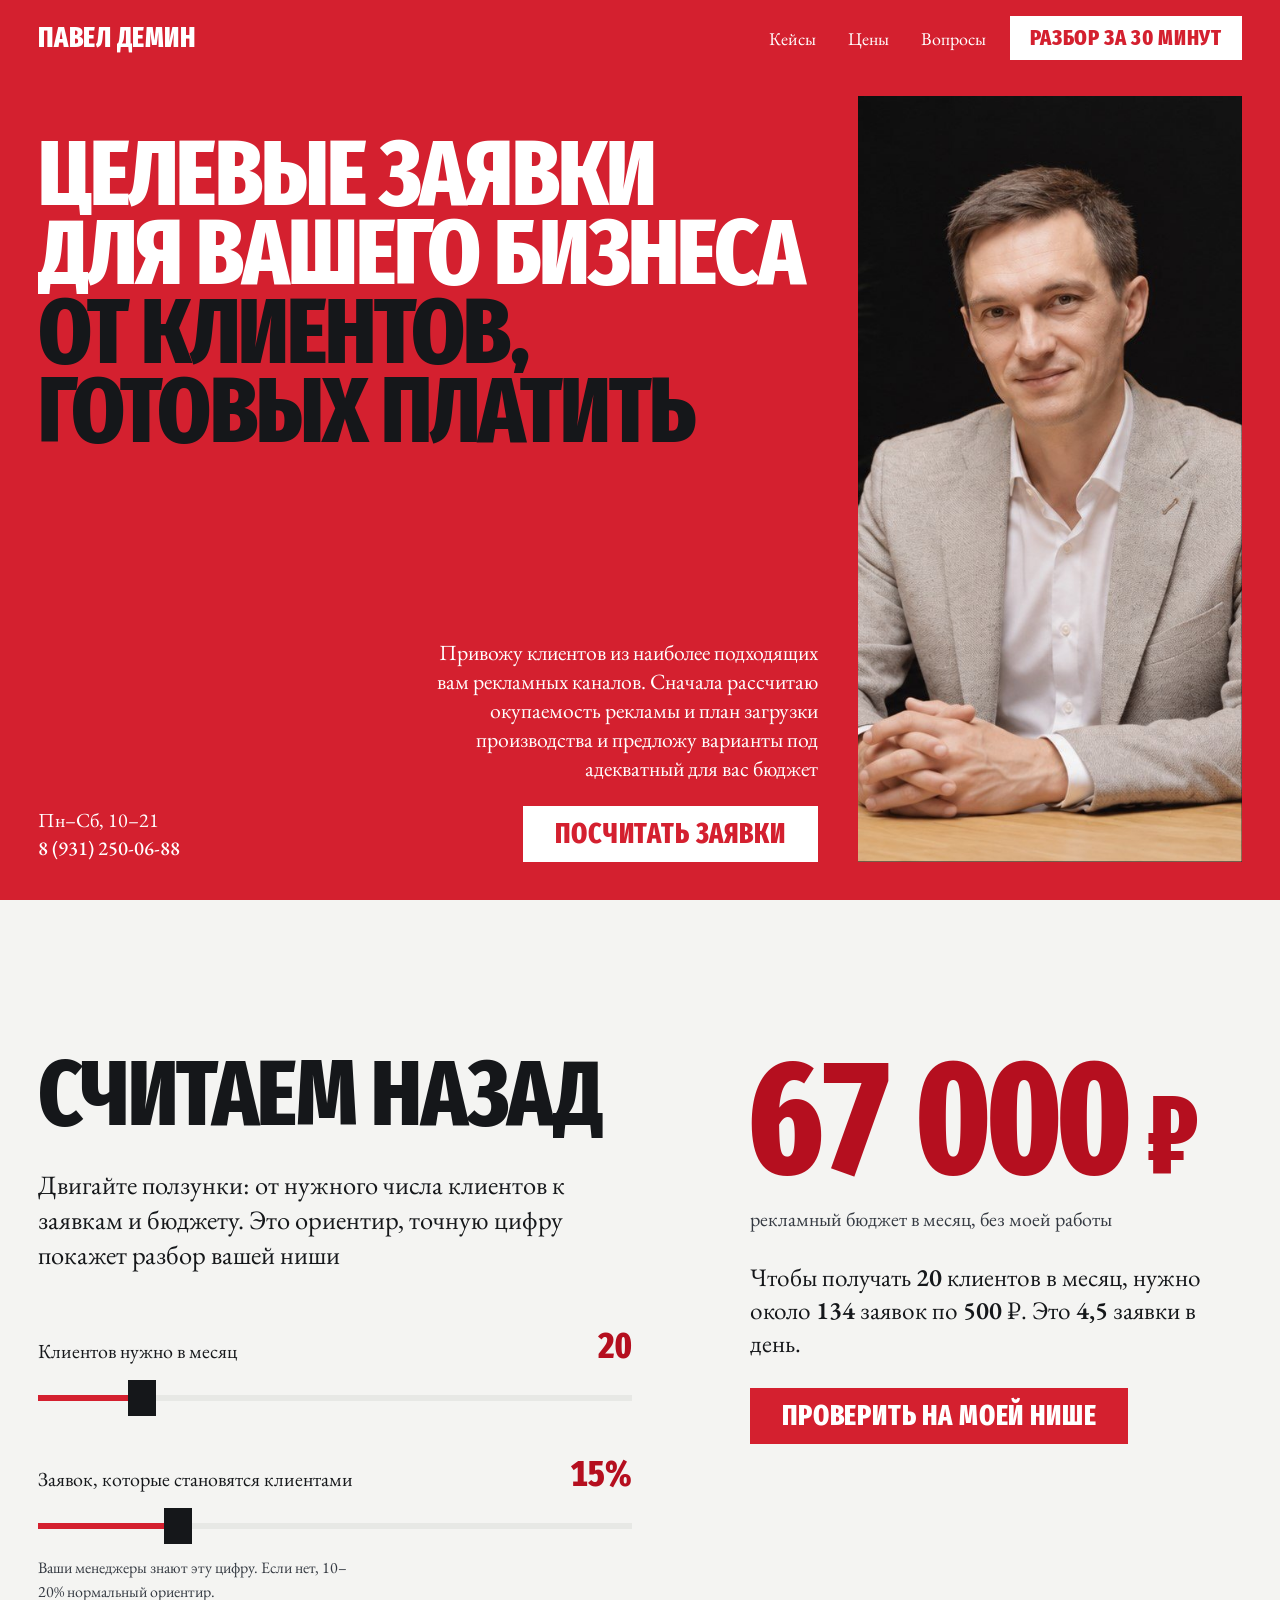
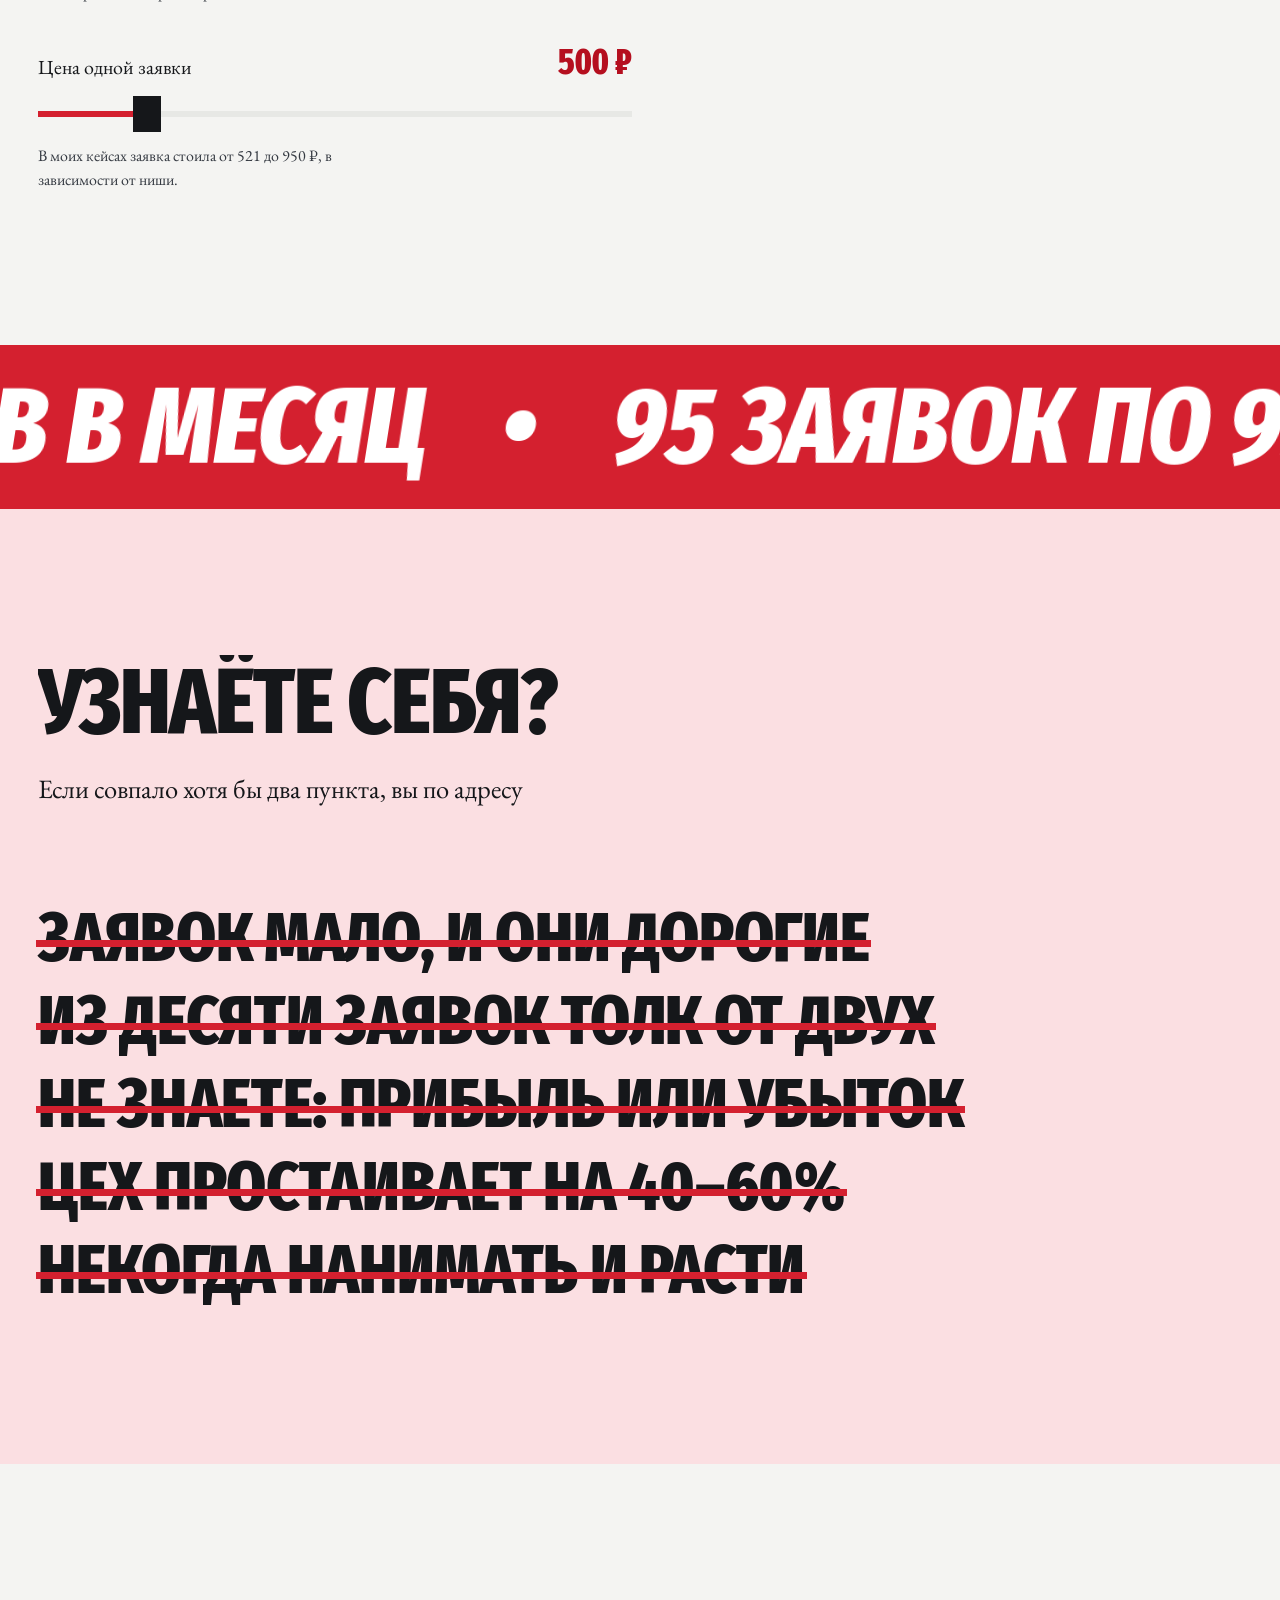
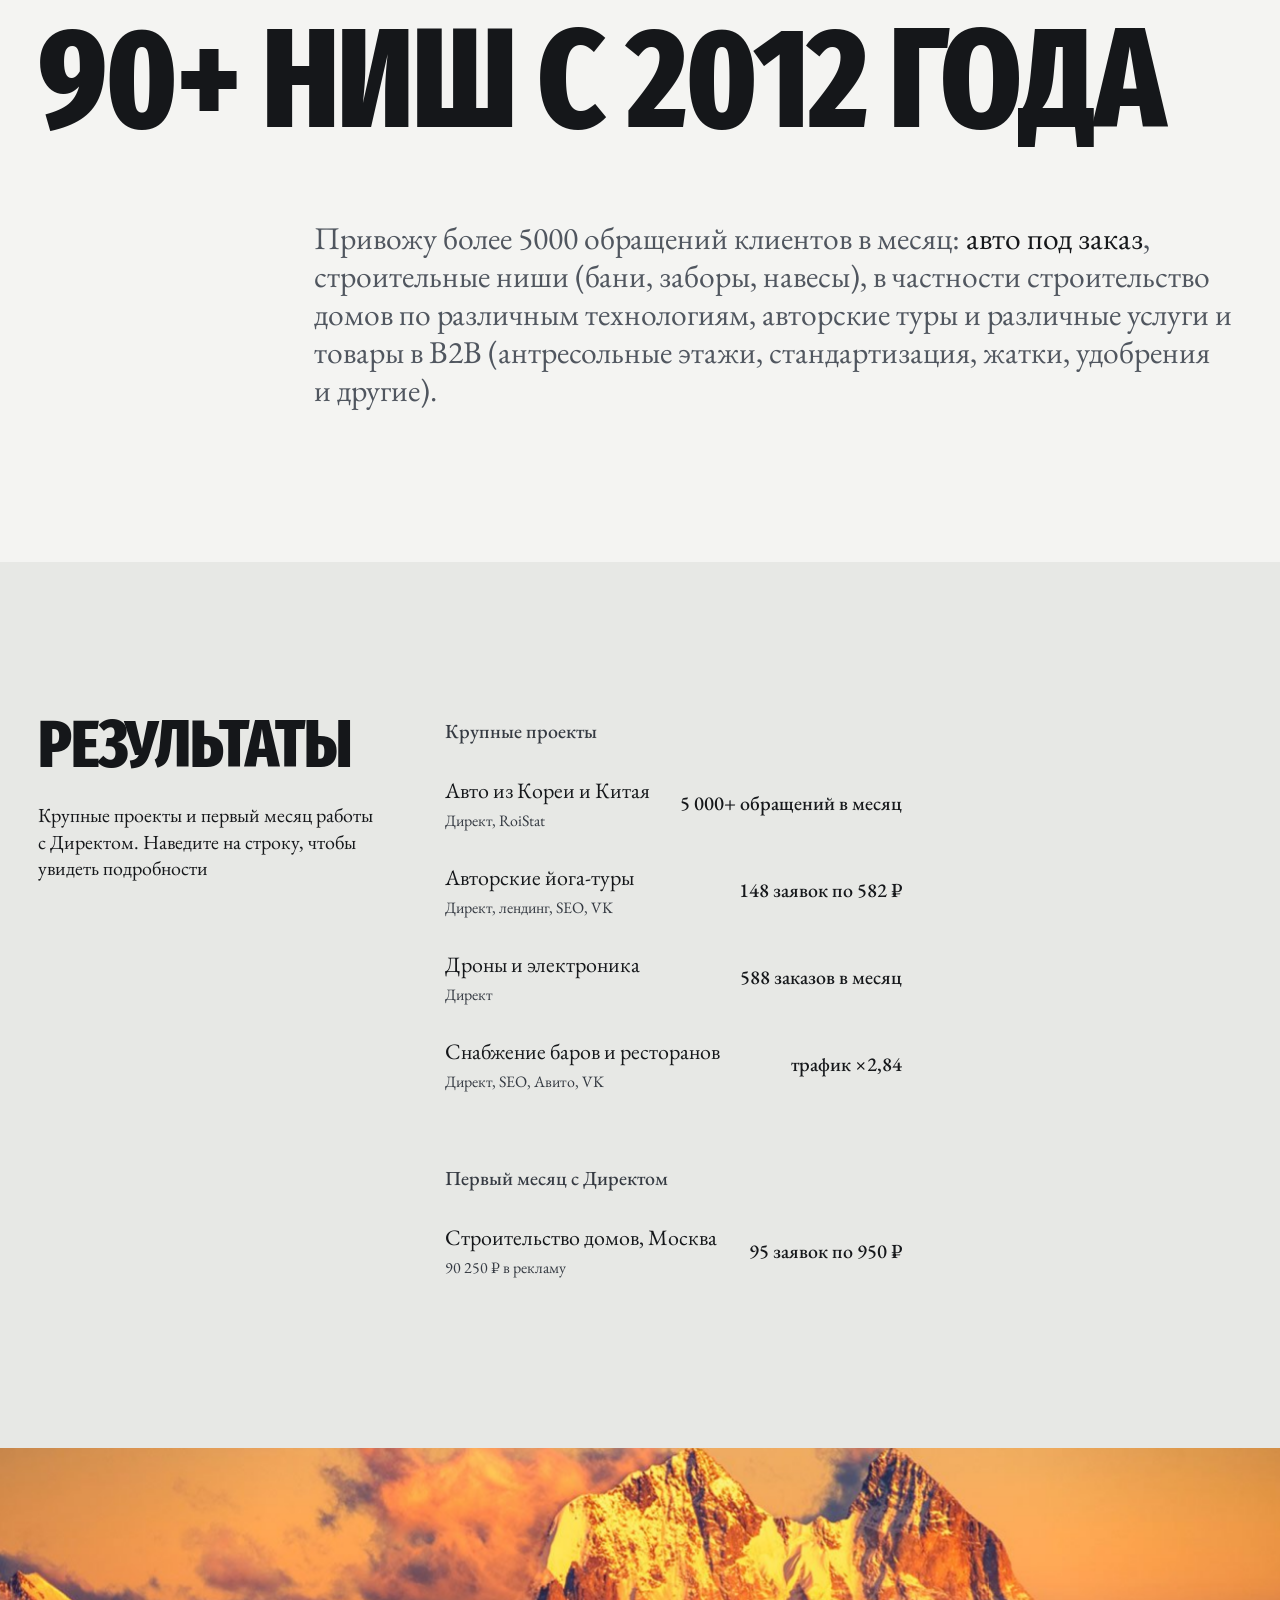
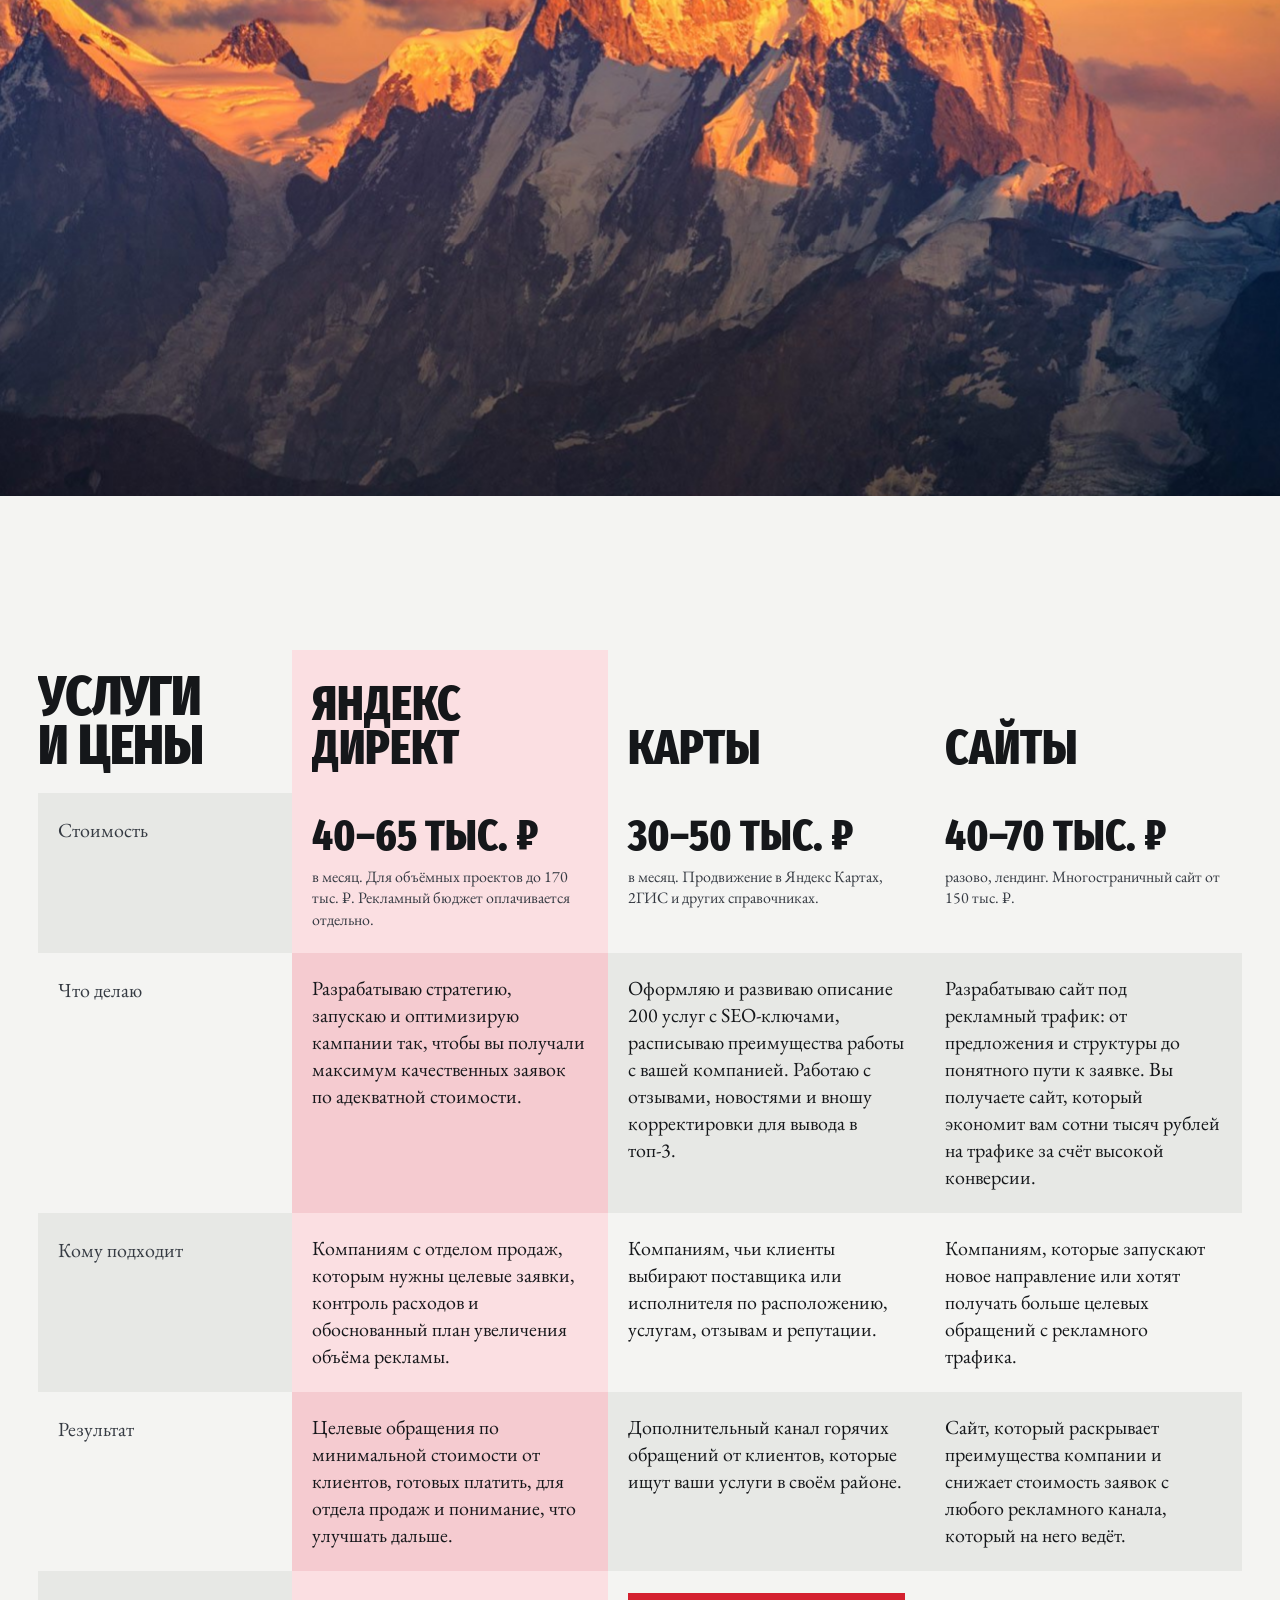
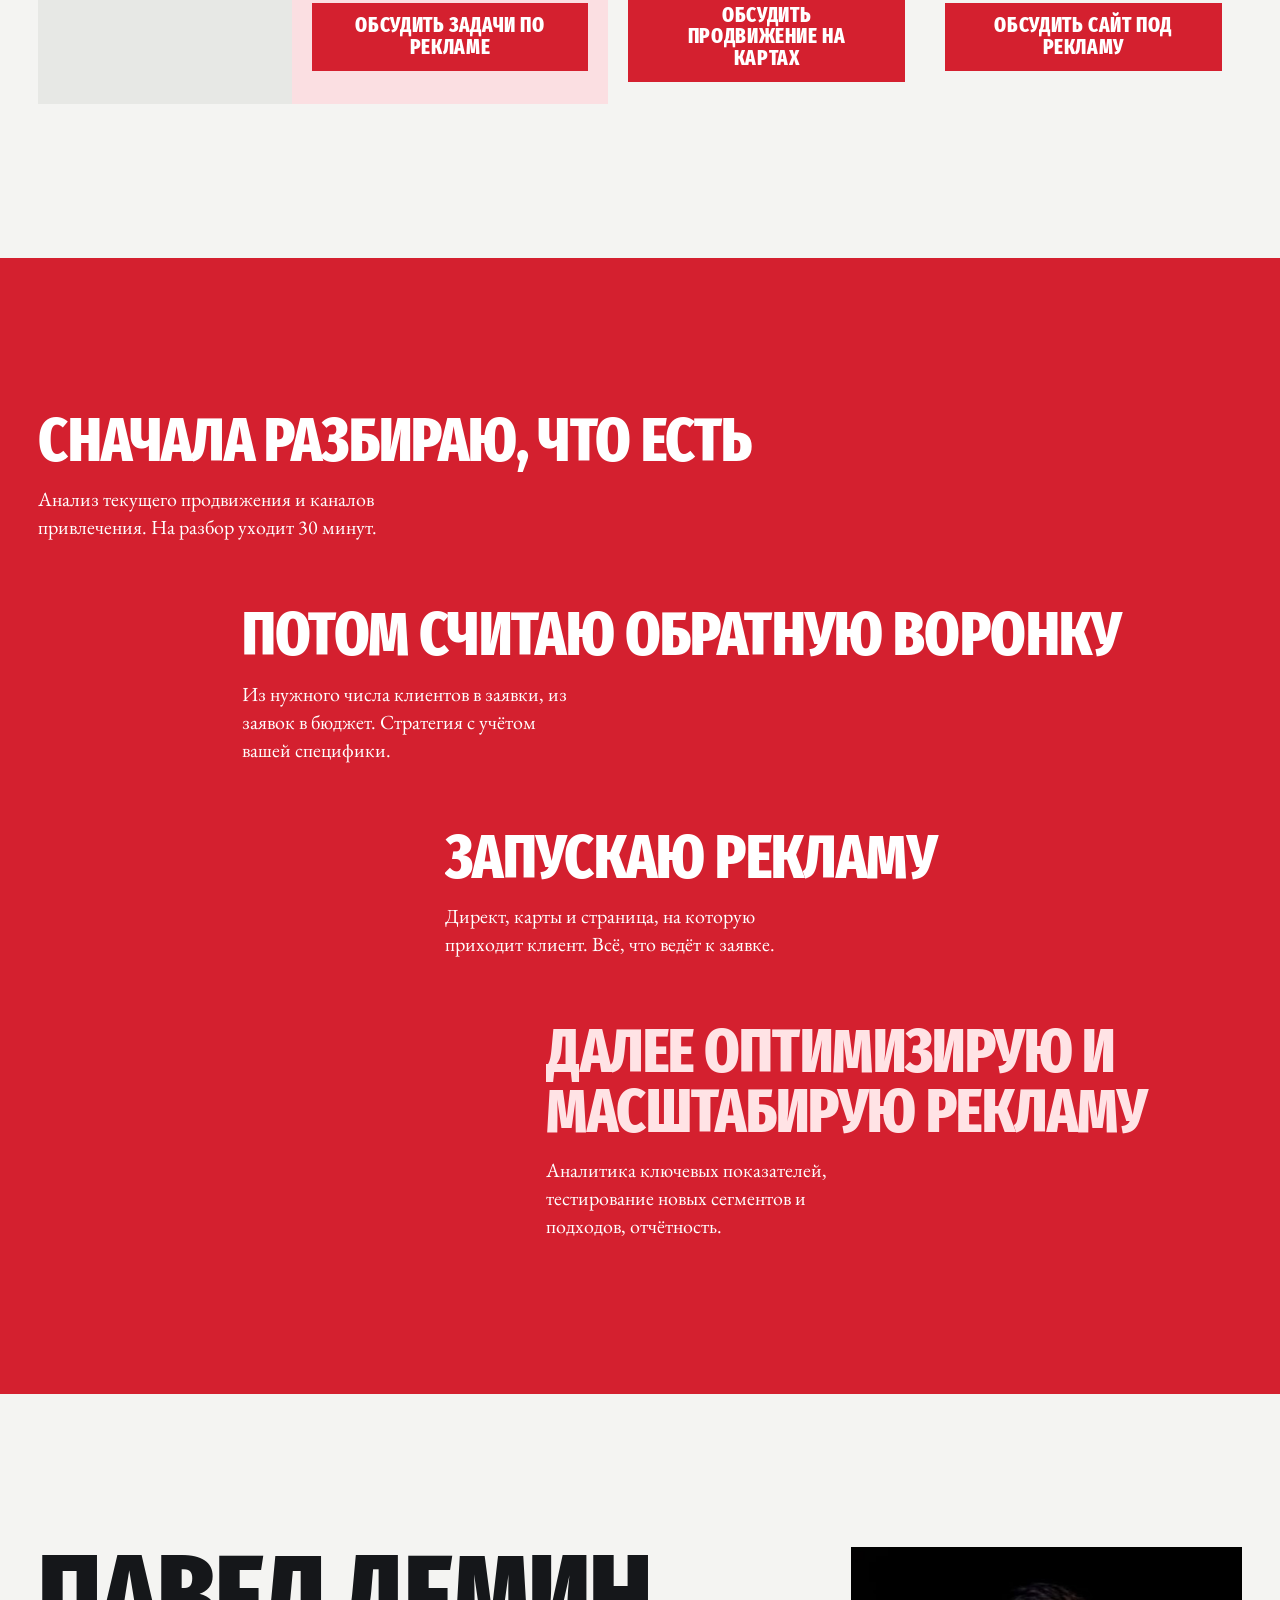
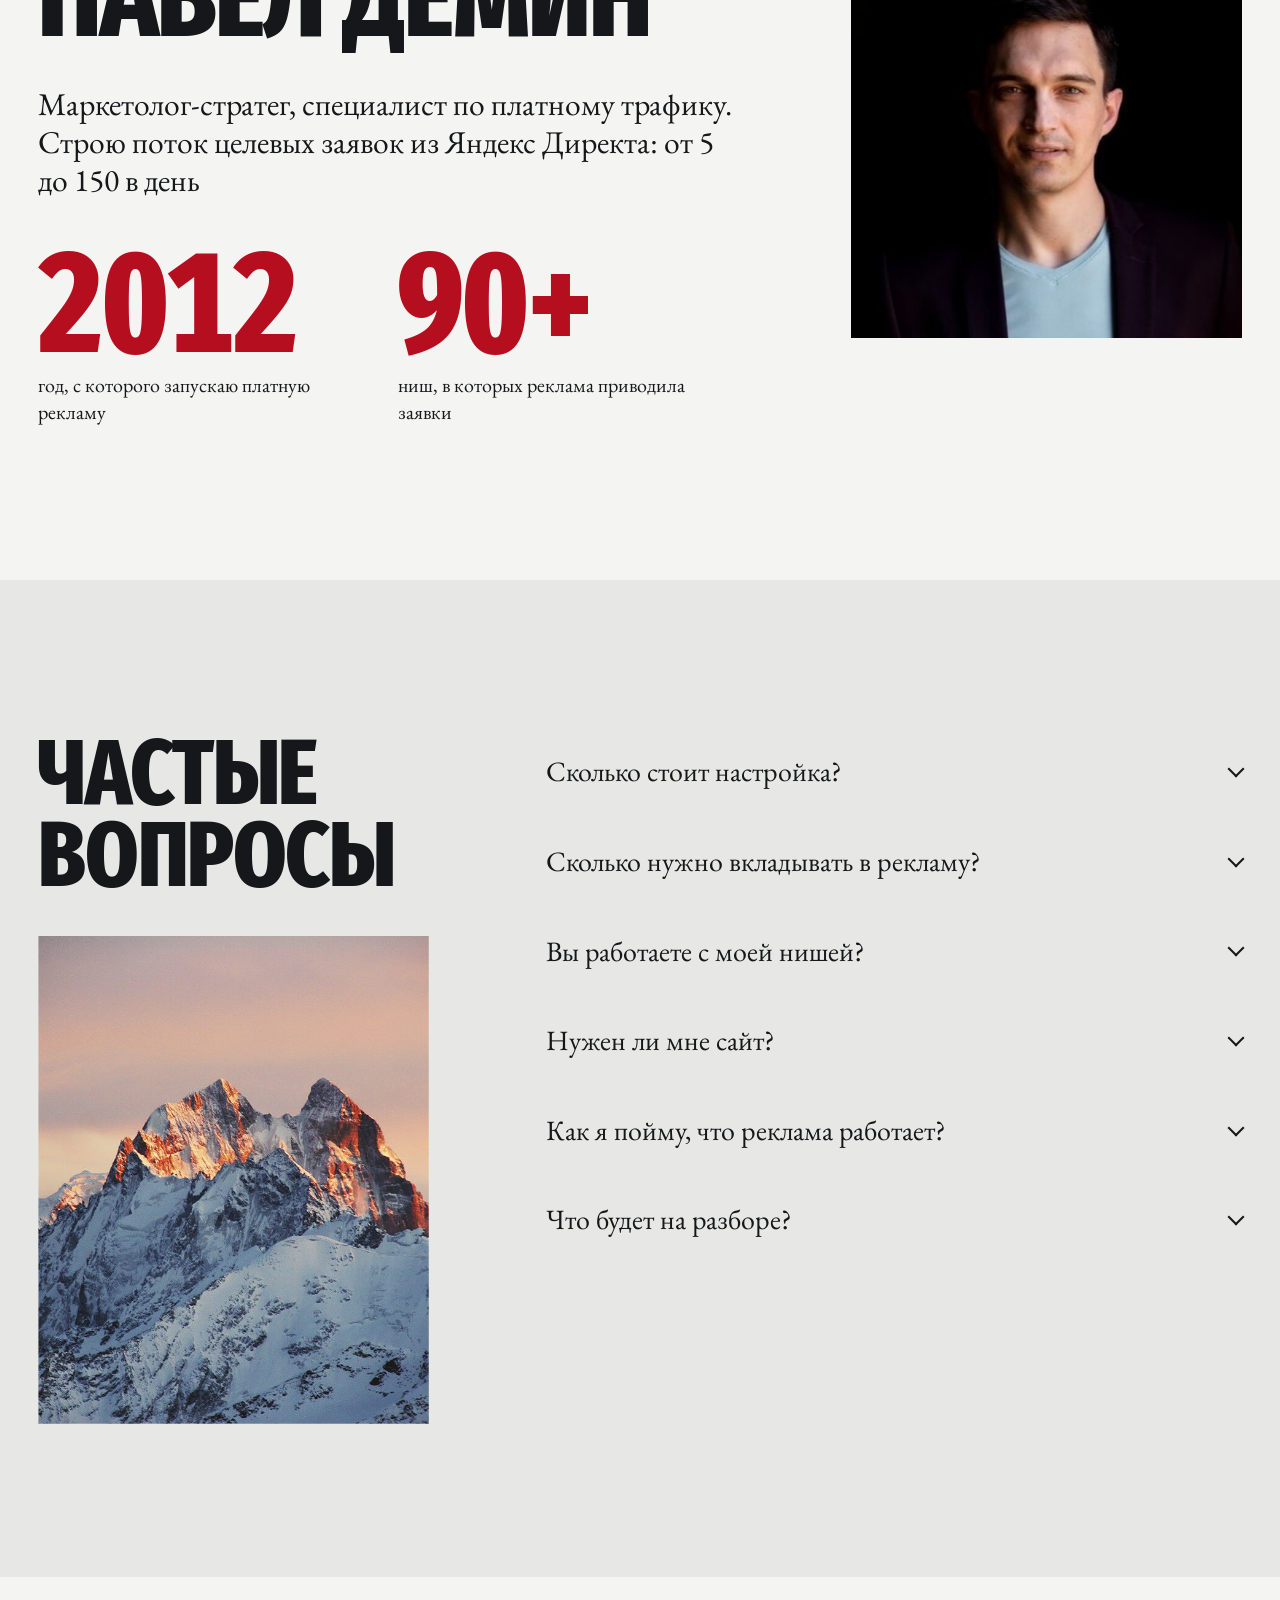
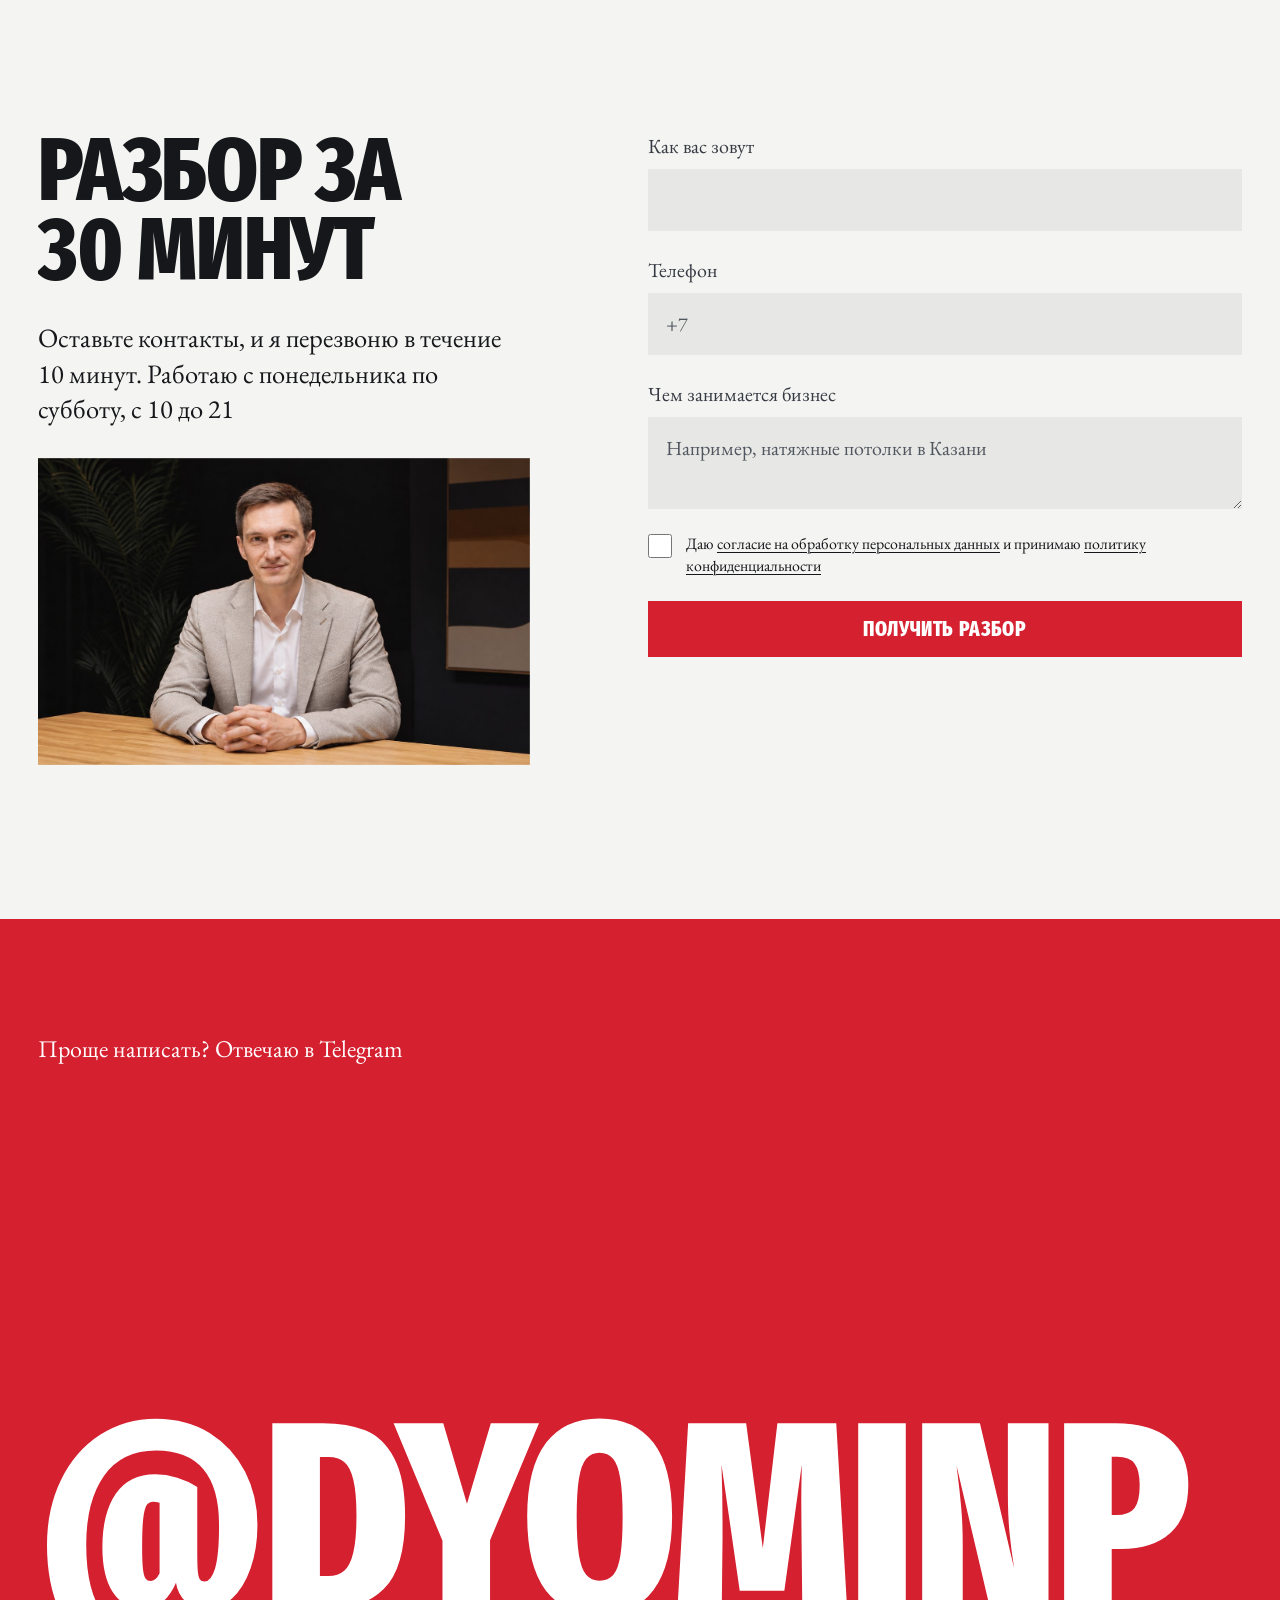
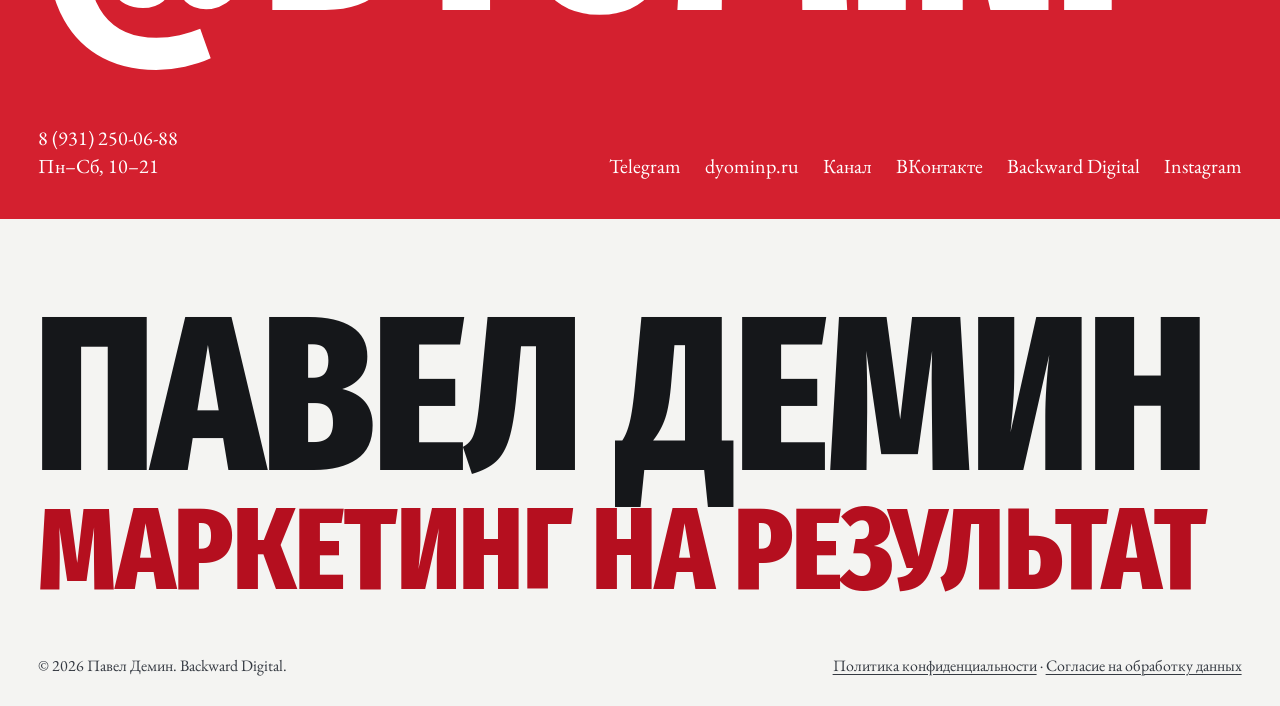
==== commit 887e7419: "edits: client round 1 (hero text+portrait, Svaneti photos, pricing table, niches 90+, consent page, " ====
--- a/index.html
+++ b/index.html
@@ -4,9 +4,9 @@
 <meta charset="utf-8">
 <meta name="viewport" content="width=device-width, initial-scale=1">
 <title>Павел Демин: Яндекс Директ, карты, лендинги</title>
-<meta name="description" content="Настройка Яндекс Директа от заявки, а не от бюджета. Продвижение на картах и лендинги под рекламу. Павел Демин, маркетолог по платному трафику с 2012 года.">
+<meta name="description" content="Целевые заявки для бизнеса из Яндекс Директа от клиентов, готовых платить. Продвижение на картах и лендинги под рекламу. Павел Демин, маркетолог по платному трафику с 2012 года.">
 <meta name="theme-color" content="#d4202f">
-<meta property="og:title" content="Павел Демин: Яндекс Директ от заявки, а не от бюджета">
+<meta property="og:title" content="Павел Демин: целевые заявки из Яндекс Директа">
 <meta property="og:description" content="Считаем назад: от нужных клиентов к заявкам и бюджету. Директ, карты, лендинги.">
 <meta property="og:type" content="website">
 <link rel="icon" href="data:image/svg+xml,%3Csvg xmlns='http://www.w3.org/2000/svg' viewBox='0 0 32 32'%3E%3Crect width='32' height='32' fill='%23d4202f'/%3E%3Cpath d='M26 16H8m7-8-8 8 8 8' fill='none' stroke='%23fff' stroke-width='3'/%3E%3C/svg%3E">
@@ -36,14 +36,19 @@
 
 <!-- ============ HERO ============ -->
 <section class="hero f-carmine" id="top" data-field="carmine">
-  <h1 class="hero__title" aria-label="Директ от заявки">
-    <span class="hl hl--1"><span class="split" aria-hidden="true">Директ</span></span>
-    <span class="hl hl--2"><span class="split" aria-hidden="true">от заявки</span></span>
+  <h1 class="hero__title" aria-label="Целевые заявки для вашего бизнеса от клиентов, готовых платить">
+    <span class="hl hl--1"><span class="split" aria-hidden="true">Целевые заявки</span></span>
+    <span class="hl hl--2"><span class="split" aria-hidden="true">для вашего бизнеса</span></span>
+    <span class="hl hl--3"><span class="split" aria-hidden="true">от клиентов,</span></span>
+    <span class="hl hl--4"><span class="split" aria-hidden="true">готовых платить</span></span>
   </h1>
+  <figure class="hero__ph">
+    <img src="img/hero-pavel.jpg" width="760" height="939" alt="Павел Демин, маркетолог по платному трафику">
+  </figure>
   <div class="hero__foot">
     <p class="hero__meta">Пн–Сб, 10–21<br><a href="tel:+79312500688">8 (931) 250-06-88</a></p>
     <div class="hero__sell">
-      <p>Настраиваю Яндекс Директ, продвигаю на картах и делаю лендинги под рекламу. Сначала считаем, сколько нужно заявок, потом сколько на это потратить.</p>
+      <p>Привожу клиентов из наиболее подходящих вам рекламных каналов. Сначала рассчитаю окупаемость рекламы и план загрузки производства и предложу варианты под адекватный для вас бюджет</p>
       <a class="btn" href="#calc">Посчитать заявки</a>
     </div>
   </div>
@@ -54,7 +59,7 @@
   <div class="wrap calc__grid">
     <div class="calc__intro">
       <h2 class="h2" data-r="line">Считаем назад</h2>
-      <p class="lead" data-r>Двигайте ползунки: от нужного числа клиентов к заявкам и бюджету. Это ориентир, точную цифру покажет разбор вашей ниши.</p>
+      <p class="lead" data-r>Двигайте ползунки: от нужного числа клиентов к заявкам и бюджету. Это ориентир, точную цифру покажет разбор вашей ниши</p>
     </div>
 
     <form class="calc__controls" id="calcForm" onsubmit="return false" data-r>
@@ -70,7 +75,7 @@
       <div class="ctl">
         <div class="ctl__top"><label for="cCpl">Цена одной заявки</label><output id="oCpl" for="cCpl">500 ₽</output></div>
         <div class="range"><div class="range__fill" aria-hidden="true"></div><input id="cCpl" type="range" min="300" max="1500" step="50" value="500"></div>
-        <p class="ctl__hint">В моих кейсах заявка стоила от 388 до 950 ₽, в зависимости от ниши.</p>
+        <p class="ctl__hint">В моих кейсах заявка стоила от 521 до 950 ₽, в зависимости от ниши.</p>
       </div>
     </form>
 
@@ -86,7 +91,7 @@
 <!-- ============ MARQUEE (real figures) ============ -->
 <div class="marquee f-carmine" aria-hidden="true" data-field="carmine">
   <div class="marquee__track" id="marquee">
-    <span>129 заявок по 388 ₽</span><span>509 заявок по 500 ₽</span><span>95 заявок по 950 ₽</span><span>80 заявок по 435 ₽</span><span>148 заявок по 582 ₽</span>
+    <span>5 000+ обращений в месяц</span><span>•</span><span>148 заявок по 582 ₽</span><span>•</span><span>588 заказов в месяц</span><span>•</span><span>95 заявок по 950 ₽</span><span>•</span>
   </div>
 </div>
 
@@ -94,7 +99,7 @@
 <section class="pains f-pink" id="pains" data-field="pink">
   <div class="wrap">
     <h2 class="h2" data-r="line">Узнаёте себя?</h2>
-    <p class="lead pains__lead" data-r>Если совпало хотя бы два пункта, вы по адресу.</p>
+    <p class="lead pains__lead" data-r>Если совпало хотя бы два пункта, вы по адресу</p>
     <ul class="pains__list">
       <li class="pain"><span class="pain__t">Заявок мало, и они дорогие</span></li>
       <li class="pain"><span class="pain__t">Из десяти заявок толк от двух</span></li>
@@ -108,8 +113,8 @@
 <!-- ============ NICHES (names as one sentence) ============ -->
 <section class="niches f-paper" id="niches" data-field="paper">
   <div class="wrap">
-    <h2 class="h2 niches__h" data-r="line">85 ниш с 2012 года</h2>
-    <p class="niches__p" id="nichesP" data-r>Запускал рекламу для <span class="n">шкафов-купе</span>, <span class="n">аренды авто</span>, <span class="n">строительства домов</span>, <span class="n">детейлинга</span>, <span class="n">авторских йога-туров</span>, <span class="n">дронов и электроники</span>, <span class="n">авто из Кореи и Китая</span>, <span class="n">снабжения баров и ресторанов</span>.</p>
+    <h2 class="h2 niches__h" data-r="line">90+ ниш с 2012 года</h2>
+    <p class="niches__p" id="nichesP" data-r>Привожу более 5000 обращений клиентов в месяц: <span class="n">авто под заказ</span>, <span class="n">строительные ниши (бани, заборы, навесы)</span>, в частности <span class="n">строительство домов по различным технологиям</span>, <span class="n">авторские туры</span> и <span class="n">различные услуги и товары в B2B (антресольные этажи, стандартизация, жатки, удобрения и другие)</span>.</p>
   </div>
 </section>
 
@@ -118,19 +123,19 @@
   <div class="wrap cases__grid">
     <div class="cases__head">
       <h2 class="h2" data-r="line">Результаты</h2>
-      <p class="lead" data-r>Крупные проекты и первый месяц работы с Директом. Наведите на строку, чтобы увидеть подробности.</p>
+      <p class="lead" data-r>Крупные проекты и первый месяц работы с Директом. Наведите на строку, чтобы увидеть подробности</p>
     </div>
 
     <div class="ledger" id="ledger">
       <aside class="peek" id="peek" aria-hidden="true">
-        <p class="peek__big" id="peekBig">3 542 заявки</p>
+        <p class="peek__big" id="peekBig">5 000+ обращений</p>
         <p class="peek__txt" id="peekTxt">в месяц на авто под заказ из Кореи и Китая</p>
       </aside>
 
       <h3 class="ledger__g">Крупные проекты</h3>
       <ul class="ledger__rows" data-stagger>
-        <li class="row" tabindex="0" data-r data-big="3 542 заявки" data-txt="в месяц на авто под заказ из Кореи и Китая. Стратегия, Яндекс Директ, оптимизация по RoiStat.">
-          <span class="row__n">Авто из Кореи и Китая</span><span class="row__k">Директ, RoiStat</span><span class="row__r">3 542 заявки в месяц</span>
+        <li class="row" tabindex="0" data-r data-big="5 000+ обращений" data-txt="в месяц на авто под заказ из Кореи и Китая. Стратегия, Яндекс Директ, оптимизация по RoiStat.">
+          <span class="row__n">Авто из Кореи и Китая</span><span class="row__k">Директ, RoiStat</span><span class="row__r">5 000+ обращений в месяц</span>
         </li>
         <li class="row" tabindex="0" data-r data-big="148 заявок по 582 ₽" data-txt="в месяц на авторские йога-туры. 16 млн ₽ выручки за сезон с мая по октябрь. Лендинг, Директ, SEO, VK, УТП и отдел продаж.">
           <span class="row__n">Авторские йога-туры</span><span class="row__k">Директ, лендинг, SEO, VK</span><span class="row__r">148 заявок по 582 ₽</span>
@@ -145,18 +150,9 @@
 
       <h3 class="ledger__g">Первый месяц с Директом</h3>
       <ul class="ledger__rows" data-stagger>
-        <li class="row" tabindex="0" data-r data-big="129 заявок" data-txt="за первый месяц. В рекламу вложено 50 050 ₽, заявка вышла по 388 ₽.">
-          <span class="row__n">Шкафы-купе</span><span class="row__k">50 050 ₽ в рекламу</span><span class="row__r">129 заявок по 388 ₽</span>
-        </li>
-        <li class="row" tabindex="0" data-r data-big="509 заявок" data-txt="за первый месяц. В рекламу вложено 254 500 ₽, заявка вышла по 500 ₽.">
-          <span class="row__n">Аренда авто, Москва и МО</span><span class="row__k">254 500 ₽ в рекламу</span><span class="row__r">509 заявок по 500 ₽</span>
-        </li>
         <li class="row" tabindex="0" data-r data-big="95 заявок" data-txt="за первый месяц. В рекламу вложено 90 250 ₽, заявка вышла по 950 ₽.">
           <span class="row__n">Строительство домов, Москва</span><span class="row__k">90 250 ₽ в рекламу</span><span class="row__r">95 заявок по 950 ₽</span>
         </li>
-        <li class="row" tabindex="0" data-r data-big="80 заявок" data-txt="за первый месяц. В рекламу вложено 34 800 ₽, заявка вышла по 435 ₽.">
-          <span class="row__n">Детейлинг, Санкт-Петербург</span><span class="row__k">34 800 ₽ в рекламу</span><span class="row__r">80 заявок по 435 ₽</span>
-        </li>
       </ul>
     </div>
   </div>
@@ -164,7 +160,7 @@
 
 <!-- ============ PHOTO BAND ============ -->
 <figure class="band" id="band" data-field="carmine">
-  <img src="img/skyline.jpg" width="1920" height="1080" alt="Город на закате, вид сверху на набережную и кварталы" loading="lazy">
+  <img src="img/svaneti-1.jpg" width="1350" height="900" alt="Ушба в Сванетии на закате, вершины в золотом свете" loading="lazy">
 </figure>
 
 <!-- ============ PRICING ============ -->
@@ -182,29 +178,29 @@
 
       <article class="plan plan--main" data-r>
         <h3 class="plan__name">Яндекс Директ</h3>
-        <div class="cell cell--price" data-label="Стоимость"><p class="price">40–65 тыс. ₽</p><p class="price__sub">до 170 тыс. ₽ на объёмных проектах. Рекламный бюджет оплачивается отдельно.</p></div>
-        <div class="cell" data-label="Что делаю"><p>Стратегия, кампании, объявления, аналитика ключевых показателей.</p></div>
-        <div class="cell" data-label="Кому подходит"><p>Бизнесу, которому нужен управляемый поток заявок из поиска и сетей.</p></div>
-        <div class="cell" data-label="Результат"><p>Заявки с рекламы и понятная отчётность: сколько пришло и по какой цене.</p></div>
-        <div class="cell cell--act"><a class="btn btn--block" href="#lead" data-service="Яндекс Директ">Обсудить Директ</a></div>
+        <div class="cell cell--price" data-label="Стоимость"><p class="price">40–65 тыс. ₽</p><p class="price__sub">в месяц. Для объёмных проектов до 170 тыс. ₽. Рекламный бюджет оплачивается отдельно.</p></div>
+        <div class="cell" data-label="Что делаю"><p>Разрабатываю стратегию, запускаю и оптимизирую кампании так, чтобы вы получали максимум качественных заявок по адекватной стоимости.</p></div>
+        <div class="cell" data-label="Кому подходит"><p>Компаниям с отделом продаж, которым нужны целевые заявки, контроль расходов и обоснованный план увеличения объёма рекламы.</p></div>
+        <div class="cell" data-label="Результат"><p>Целевые обращения по минимальной стоимости от клиентов, готовых платить, для отдела продаж и понимание, что улучшать дальше.</p></div>
+        <div class="cell cell--act"><a class="btn btn--block" href="#lead" data-service="Яндекс Директ">Обсудить задачи по рекламе</a></div>
       </article>
 
       <article class="plan" data-r>
         <h3 class="plan__name">Карты</h3>
-        <div class="cell cell--price" data-label="Стоимость"><p class="price">30–50 тыс. ₽</p><p class="price__sub">Яндекс Карты, 2ГИС, Zoon и другие площадки.</p></div>
-        <div class="cell" data-label="Что делаю"><p>Продвигаю карточки компании на картах и справочниках.</p></div>
-        <div class="cell" data-label="Кому подходит"><p>Бизнесу, который ищут рядом: салоны, студии, сервисы, магазины.</p></div>
-        <div class="cell" data-label="Результат"><p>Звонки и обращения от людей, которые ищут вас на картах.</p></div>
-        <div class="cell cell--act"><a class="btn btn--block" href="#lead" data-service="Карты">Обсудить карты</a></div>
+        <div class="cell cell--price" data-label="Стоимость"><p class="price">30–50 тыс. ₽</p><p class="price__sub">в месяц. Продвижение в Яндекс Картах, 2ГИС и других справочниках.</p></div>
+        <div class="cell" data-label="Что делаю"><p>Оформляю и развиваю описание 200 услуг с SEO-ключами, расписываю преимущества работы с вашей компанией. Работаю с отзывами, новостями и вношу корректировки для вывода в топ-3.</p></div>
+        <div class="cell" data-label="Кому подходит"><p>Компаниям, чьи клиенты выбирают поставщика или исполнителя по расположению, услугам, отзывам и репутации.</p></div>
+        <div class="cell" data-label="Результат"><p>Дополнительный канал горячих обращений от клиентов, которые ищут ваши услуги в своём районе.</p></div>
+        <div class="cell cell--act"><a class="btn btn--block" href="#lead" data-service="Карты">Обсудить продвижение на картах</a></div>
       </article>
 
       <article class="plan" data-r>
         <h3 class="plan__name">Сайты</h3>
-        <div class="cell cell--price" data-label="Стоимость"><p class="price">40–70 тыс. ₽</p><p class="price__sub">лендинг. Многостраничный сайт от 150 тыс. ₽.</p></div>
-        <div class="cell" data-label="Что делаю"><p>Делаю лендинг или многостраничный сайт под рекламный трафик.</p></div>
-        <div class="cell" data-label="Кому подходит"><p>Тем, у кого нет страницы под рекламу или она не приводит заявки.</p></div>
-        <div class="cell" data-label="Результат"><p>Страница, на которой клик превращается в обращение.</p></div>
-        <div class="cell cell--act"><a class="btn btn--block" href="#lead" data-service="Сайт">Обсудить сайт</a></div>
+        <div class="cell cell--price" data-label="Стоимость"><p class="price">40–70 тыс. ₽</p><p class="price__sub">разово, лендинг. Многостраничный сайт от 150 тыс. ₽.</p></div>
+        <div class="cell" data-label="Что делаю"><p>Разрабатываю сайт под рекламный трафик: от предложения и структуры до понятного пути к заявке. Вы получаете сайт, который экономит вам сотни тысяч рублей на трафике за счёт высокой конверсии.</p></div>
+        <div class="cell" data-label="Кому подходит"><p>Компаниям, которые запускают новое направление или хотят получать больше целевых обращений с рекламного трафика.</p></div>
+        <div class="cell" data-label="Результат"><p>Сайт, который раскрывает преимущества компании и снижает стоимость заявок с любого рекламного канала, который на него ведёт.</p></div>
+        <div class="cell cell--act"><a class="btn btn--block" href="#lead" data-service="Сайт">Обсудить сайт под рекламу</a></div>
       </article>
     </div>
   </div>
@@ -215,20 +211,20 @@
   <div class="wrap">
     <ol class="stairs">
       <li class="stage" style="--i:0">
-        <h2 class="stage__t"><span class="mask"><span>Сначала разбираю, что есть.</span></span></h2>
+        <h2 class="stage__t"><span class="mask"><span>Сначала разбираю, что есть</span></span></h2>
         <p class="stage__p" data-r>Анализ текущего продвижения и каналов привлечения. На разбор уходит 30 минут.</p>
       </li>
       <li class="stage" style="--i:1">
-        <p class="stage__t"><span class="mask"><span>Потом считаю назад.</span></span></p>
+        <p class="stage__t"><span class="mask"><span>Потом считаю обратную воронку</span></span></p>
         <p class="stage__p" data-r>Из нужного числа клиентов в заявки, из заявок в бюджет. Стратегия с учётом вашей специфики.</p>
       </li>
       <li class="stage" style="--i:2">
-        <p class="stage__t"><span class="mask"><span>Запускаю рекламу.</span></span></p>
+        <p class="stage__t"><span class="mask"><span>Запускаю рекламу</span></span></p>
         <p class="stage__p" data-r>Директ, карты и страница, на которую приходит клиент. Всё, что ведёт к заявке.</p>
       </li>
       <li class="stage stage--last" style="--i:3">
-        <p class="stage__t"><span class="mask"><span>Дальше смотрим цифры.</span></span></p>
-        <p class="stage__p" data-r>Аналитика ключевых показателей и регулярная отчётность.</p>
+        <p class="stage__t"><span class="mask"><span>Далее оптимизирую и масштабирую рекламу</span></span></p>
+        <p class="stage__p" data-r>Аналитика ключевых показателей, тестирование новых сегментов и подходов, отчётность.</p>
       </li>
     </ol>
   </div>
@@ -239,10 +235,10 @@
   <div class="wrap about__grid">
     <div class="about__text">
       <h2 class="h2" data-r="line">Павел Демин</h2>
-      <p class="about__p" data-r>Маркетолог-стратег, специалист по платному трафику. Строю поток целевых заявок из Яндекс Директа: от 5 до 150 в день.</p>
+      <p class="about__p" data-r>Маркетолог-стратег, специалист по платному трафику. Строю поток целевых заявок из Яндекс Директа: от 5 до 150 в день</p>
       <div class="about__nums">
         <p class="num" data-r><b class="num__v">2012</b><span>год, с которого запускаю платную рекламу</span></p>
-        <p class="num" data-r><b class="num__v"><i data-count="85">85</i>+</b><span>ниш, в которых реклама приводила заявки</span></p>
+        <p class="num" data-r><b class="num__v"><i data-count="90">90</i>+</b><span>ниш, в которых реклама приводила заявки</span></p>
       </div>
     </div>
     <figure class="about__ph" data-r="open">
@@ -257,25 +253,25 @@
     <div class="faq__head">
       <h2 class="h2" data-r="line">Частые вопросы</h2>
       <figure class="faq__ph" data-r="open">
-        <img src="img/alley.jpg" width="1400" height="1000" alt="Узкая улица между стен охристого и терракотового цвета" loading="lazy">
+        <img src="img/svaneti-2.jpg" width="1200" height="795" alt="Заснеженная Ушба в розовом свете рассвета" loading="lazy">
       </figure>
     </div>
     <div class="faq__list" data-stagger>
       <details data-r>
         <summary>Сколько стоит настройка?</summary>
-        <div class="ans"><p>Яндекс Директ: 40–65 тыс. ₽, на объёмных проектах до 170 тыс. ₽. Карты: 30–50 тыс. ₽. Лендинг: 40–70 тыс. ₽, многостраничный сайт: от 150 тыс. ₽. Рекламный бюджет оплачивается отдельно.</p></div>
+        <div class="ans"><p>Яндекс Директ: 40–65 тыс. ₽ в месяц, на объёмных проектах до 170 тыс. ₽. Карты: 30–50 тыс. ₽ в месяц. Лендинг: 40–70 тыс. ₽ разово, многостраничный сайт: от 150 тыс. ₽ разово. Рекламный бюджет оплачивается отдельно.</p></div>
       </details>
       <details data-r>
         <summary>Сколько нужно вкладывать в рекламу?</summary>
-        <div class="ans"><p>Зависит от ниши и от того, сколько клиентов вам нужно. В моих кейсах первый месяц стоил от 34 800 до 254 500 ₽. Прикиньте свой вариант в калькуляторе выше, а на разборе уточним по вашей нише.</p></div>
+        <div class="ans"><p>Зависит от ниши и от того, сколько клиентов вам нужно. Прикиньте свой вариант в калькуляторе выше, но закладывайте от 2 тыс. ₽ в день в регионах и от 3 тыс. ₽ в день в городах-миллионниках.</p></div>
       </details>
       <details data-r>
         <summary>Вы работаете с моей нишей?</summary>
-        <div class="ans"><p>Запускал рекламу в 85 нишах. Если вашей среди них нет, на разборе покажу, как посчитать заявку и бюджет, и скажу прямо, если реклама не окупится.</p></div>
+        <div class="ans"><p>Запускал рекламу в более чем 90 нишах. Если вашей среди них нет, на разборе посчитаем бюджет и окупаемость продвижения.</p></div>
       </details>
       <details data-r>
         <summary>Нужен ли мне сайт?</summary>
-        <div class="ans"><p>Реклама ведёт на страницу, и от неё зависит число заявок. Если страница слабая, сделаю лендинг под рекламу. Если сайт хороший, подключу аналитику и работаю с ним.</p></div>
+        <div class="ans"><p>Реклама ведёт на страницу сайта как самый эффективный конвертер трафика в заявки. Если страница слабая, сделаю лендинг под рекламу. Если сайт хороший, работаю в рамках его аналитики и возможностей оптимизации.</p></div>
       </details>
       <details data-r>
         <summary>Как я пойму, что реклама работает?</summary>
@@ -294,10 +290,10 @@
   <div class="wrap lead__grid">
     <div class="lead__text">
       <h2 class="h2" data-r="line">Разбор за 30 минут</h2>
-      <p class="lead" data-r>Оставьте контакты, и я перезвоню в течение 10 минут. Работаю с понедельника по субботу, с 10 до 21.</p>
+      <p class="lead" data-r>Оставьте контакты, и я перезвоню в течение 10 минут. Работаю с понедельника по субботу, с 10 до 21</p>
       <p class="lead__note" id="leadNote" hidden></p>
       <figure class="lead__ph" data-r="open">
-        <img src="img/street.jpg" width="1600" height="1000" alt="Городская улица между кирпичных зданий, вдали стеклянная башня" loading="lazy">
+        <img src="img/pavel-form.jpg" width="1400" height="788" alt="Павел Демин за рабочим столом" loading="lazy">
       </figure>
     </div>
     <form class="form" id="leadForm" novalidate>
@@ -316,7 +312,7 @@
       <input type="hidden" name="service" id="fService" value="">
       <input type="hidden" name="calc" id="fCalc" value="">
       <input type="text" name="_gotcha" style="display:none" tabindex="-1" autocomplete="off">
-      <label class="check"><input type="checkbox" id="fAgree" required><span>Согласен с <a href="privacy.html">политикой конфиденциальности</a></span></label>
+      <label class="check"><input type="checkbox" id="fAgree" required><span>Даю <a href="consent.html" target="_blank" rel="noopener">согласие на обработку персональных данных</a> и принимаю <a href="privacy.html" target="_blank" rel="noopener">политику конфиденциальности</a></span></label>
       <button class="btn btn--block" type="submit">Получить разбор</button>
       <p class="form__status" id="formStatus" role="status" aria-live="polite"></p>
     </form>
@@ -325,17 +321,17 @@
 
 <!-- ============ CONTACT ============ -->
 <section class="contact f-carmine" id="contact" data-field="carmine">
-  <p class="contact__lead">Проще написать? Отвечаю в Telegram.</p>
+  <p class="contact__lead">Проще написать? Отвечаю в Telegram</p>
   <h2 class="contact__h"><a class="contact__big" href="https://t.me/dyominp" target="_blank" rel="noopener" aria-label="Написать в Telegram @dyominp"><span class="split2">@dyominp</span></a></h2>
   <div class="contact__foot">
     <p>8 (931) 250-06-88<br>Пн–Сб, 10–21</p>
     <p class="contact__soc">
       <a href="https://t.me/dyominp" target="_blank" rel="noopener">Telegram</a>
+      <a href="https://dyominp.ru" target="_blank" rel="noopener">dyominp.ru</a>
       <a href="https://t.me/backwarddigital" target="_blank" rel="noopener">Канал</a>
       <a href="https://vk.com/dyominp" target="_blank" rel="noopener">ВКонтакте</a>
       <a href="https://vk.com/bw.digital" target="_blank" rel="noopener">Backward Digital</a>
       <a href="https://www.instagram.com/dyominp" target="_blank" rel="noopener">Instagram</a>
-      <a href="https://dyominp.ru" target="_blank" rel="noopener">dyominp.ru</a>
     </p>
   </div>
 </section>
@@ -344,10 +340,10 @@
 
 <footer class="footer f-paper" data-field="paper">
   <p class="footer__name" aria-hidden="true">Павел Демин</p>
+  <p class="footer__tag" id="footerTag">Маркетинг на результат</p>
   <div class="footer__row">
     <p>© <span id="year">2026</span> Павел Демин. Backward Digital.</p>
-    <p><a href="privacy.html">Политика конфиденциальности</a></p>
-    <p class="footer__credit">Фото городов: Kevin Young, Matthew Wiebe, Afroz Nawaf, Unsplash, через Lorem Picsum.</p>
+    <p><a href="privacy.html">Политика конфиденциальности</a> · <a href="consent.html">Согласие на обработку данных</a></p>
   </div>
 </footer>
 
--- a/styles.css
+++ b/styles.css
@@ -117,7 +117,7 @@
 .btn:hover::before { transform: none; }
 .btn:active { transform: scale(0.97); }
 .btn--sm { min-height: 44px; padding: 0 20px; font-size: 1.375rem; }
-.btn--block { width: 100%; }
+.btn--block { width: 100%; white-space: normal; text-align: center; line-height: 1.05; padding-block: 12px; font-size: 1.3rem; }
 .f-carmine .btn { --btn-bg: #fff; --btn-ink: var(--carmine); --btn-fill: var(--ink); --btn-hov: #fff; }
 
 /* ===== Header ===== */
@@ -209,6 +209,8 @@
 
 /* ===== Hero ===== */
 .hero {
+  --ph: min(30vw, 440px);
+  position: relative;
   min-height: 100svh;
   padding: max(15svh, 104px) var(--m) var(--m);
   display: flex;
@@ -218,7 +220,7 @@
 }
 .hero__title {
   font-family: var(--f-display); font-weight: 800;
-  font-size: min(21.5vw, 36svh);
+  font-size: min(calc((100vw - var(--ph) - 2 * var(--m) - 56px) / 8.2), 14svh); max-width: calc(100% - var(--ph) - 40px);
   line-height: 0.82;
   letter-spacing: -0.02em;
   text-transform: uppercase;
@@ -231,17 +233,23 @@
   will-change: transform;
 }
 .hl--1 { color: #fff; transform: translate3d(calc(var(--sp, 0) * -9vw), 0, 0); }
-.hl--2 { color: var(--ink); transform: translate3d(calc(var(--sp, 0) * 7vw), 0, 0); }
+.hl--2 { color: #fff; transform: translate3d(calc(var(--sp, 0) * 5vw), 0, 0); }
+.hl--3 { color: var(--ink); transform: translate3d(calc(var(--sp, 0) * -5vw), 0, 0); }
+.hl--4 { color: var(--ink); transform: translate3d(calc(var(--sp, 0) * 5vw), 0, 0); }
 .split, .split2 { display: inline-block; white-space: nowrap; }
 .ch { display: inline-block; }
 .js .hero .is-split .ch { transform: translateY(112%); transition: transform 1.2s var(--ease-expo) calc(var(--ci, 0) * 110ms + var(--cd, 0ms)); }
 .js .hero .is-split.go .ch { transform: none; }
 
 
-.hero__foot { display: flex; justify-content: space-between; align-items: flex-end; gap: 24px; }
+.hero__ph { position: absolute; right: var(--m); top: 96px; bottom: var(--m); width: var(--ph); margin: 0; overflow: hidden; background: #0d0f12; z-index: 2; }
+.hero__ph img { width: 100%; height: 100%; object-fit: cover; object-position: 50% 20%; }
+.js .hero__ph img { clip-path: inset(0 0 100% 0); transform: scale(1.14); transition: clip-path 1.3s var(--ease-in-out) 0.5s, transform 1.9s var(--ease-soft) 0.5s; }
+.js .hero.loaded .hero__ph img { clip-path: inset(0); transform: none; }
+.hero__foot { max-width: calc(100% - var(--ph) - 40px); display: flex; justify-content: space-between; align-items: flex-end; gap: 24px; }
 .hero__meta { font-size: var(--step-body); line-height: 1.4; }
 .hero__meta a { text-decoration: none; font-weight: 500; }
-.hero__sell { width: min(100%, 420px); display: grid; gap: 22px; justify-items: end; text-align: right; }
+.hero__sell { width: min(100%, 400px); display: grid; gap: 22px; justify-items: end; text-align: right; }
 .hero__sell p { font-size: clamp(1.125rem, 1rem + 0.45vw, 1.375rem); line-height: 1.34; text-wrap: pretty; }
 .js .hero__sell, .js .hero__meta { opacity: 0; transform: translateY(18px); transition: opacity 0.9s var(--ease-expo) 0.9s, transform 0.9s var(--ease-expo) 0.9s; }
 .js .loaded .hero__sell, .js .loaded .hero__meta { opacity: 1; transform: none; }
@@ -416,7 +424,7 @@
 .lead__text .h2 { font-size: clamp(3.25rem, 7vw, 8rem); }
 .lead__note { padding: 16px 20px; background: var(--pink); font-size: var(--step-body); }
 .lead__ph { overflow: hidden; background: var(--tone); }
-.lead__ph img { width: 100%; aspect-ratio: 16 / 10; object-fit: cover; }
+.lead__ph img { width: 100%; aspect-ratio: 16 / 10; object-fit: cover; object-position: 50% 22%; }
 .form { grid-column: 7 / span 6; display: grid; gap: 24px; }
 .field { display: grid; gap: 8px; }
 .field label { font-size: var(--step-body); color: var(--soft); }
@@ -446,6 +454,7 @@
 /* ===== Footer ===== */
 .footer { padding: clamp(48px, 7vw, 96px) var(--m) 28px; overflow: hidden; }
 .footer__name { font-family: var(--f-display); font-weight: 800; font-size: min(17.2vw, 40svh); line-height: 0.8; letter-spacing: -0.015em; text-transform: uppercase; white-space: nowrap; margin-left: -0.02em; }
+.footer__tag { font-family: var(--f-display); font-weight: 800; font-size: 8vw; line-height: 0.9; letter-spacing: -0.005em; text-transform: uppercase; white-space: nowrap; margin-top: 0.12em; color: var(--carmine-text); }
 .footer__row { margin-top: clamp(32px, 4vw, 56px); display: flex; justify-content: space-between; gap: 12px 32px; flex-wrap: wrap; font-size: var(--step-small); color: var(--soft); }
 .footer__row a { color: inherit; }
 
@@ -491,7 +500,10 @@
 @media (max-width: 900px) {
   :root { --gap: clamp(72px, 16vw, 120px); }
   .hero { padding-top: max(14svh, 96px); }
-  .hero__title { font-size: min(22vw, 34svh); }
+  .hero__title { font-size: min(10.2vw, 13svh); max-width: none; }
+  .hero__ph { position: static; width: 100%; height: min(78vw, 460px); order: 2; }
+  .hero__foot { max-width: none; order: 3; }
+  .hero { gap: 28px; }
   .hero__foot { flex-direction: column-reverse; align-items: flex-start; gap: 28px; }
   .hero__sell { justify-items: start; text-align: left; width: min(100%, 30rem); }
 
@@ -564,7 +576,7 @@
 /* ===== Reduced motion ===== */
 @media (prefers-reduced-motion: reduce) {
   html { scroll-behavior: auto; }
-  .js [data-r], .js [data-r="open"] img, .js .mask > span, .js .hero .is-split .ch, .js .pain,
+  .js .hero__ph img, .js [data-r], .js [data-r="open"] img, .js .mask > span, .js .hero .is-split .ch, .js .pain,
   .js .hero__sell, .js .hero__meta {
     opacity: 1 !important;
     transform: none !important;
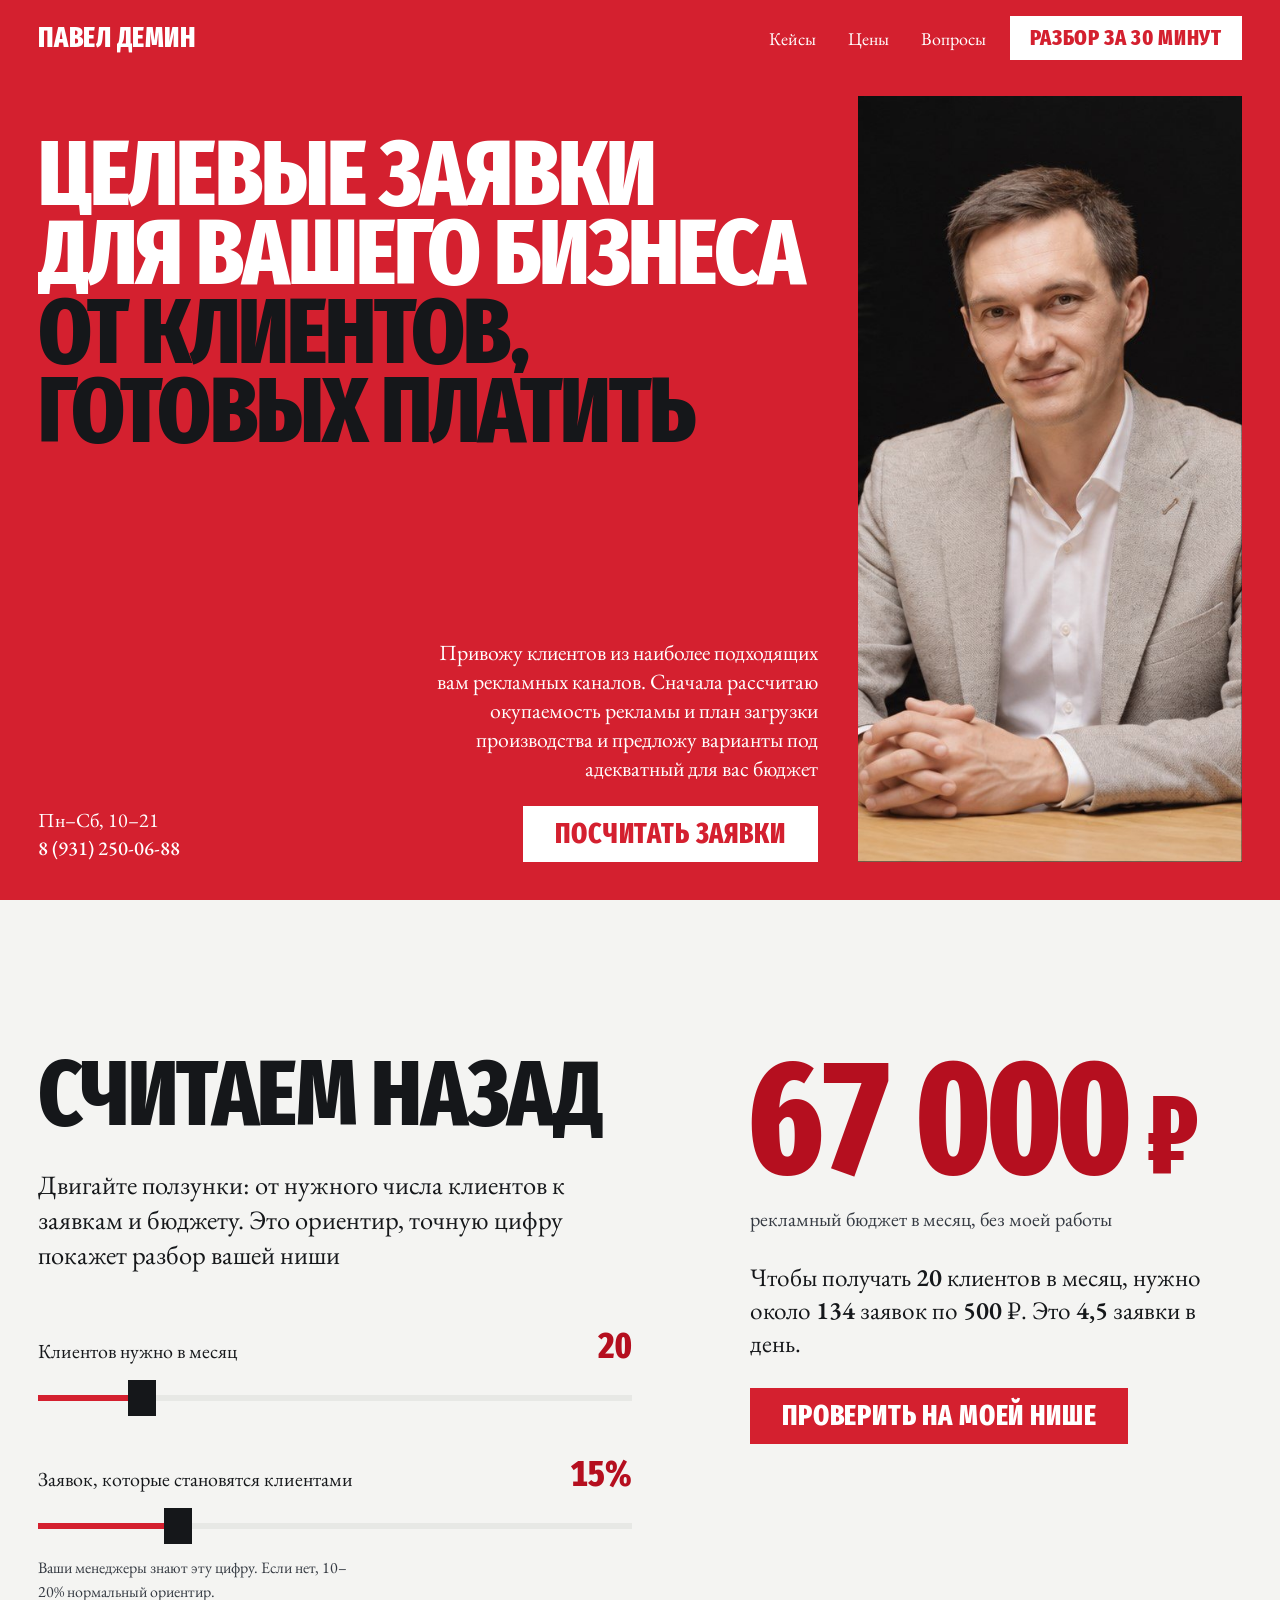
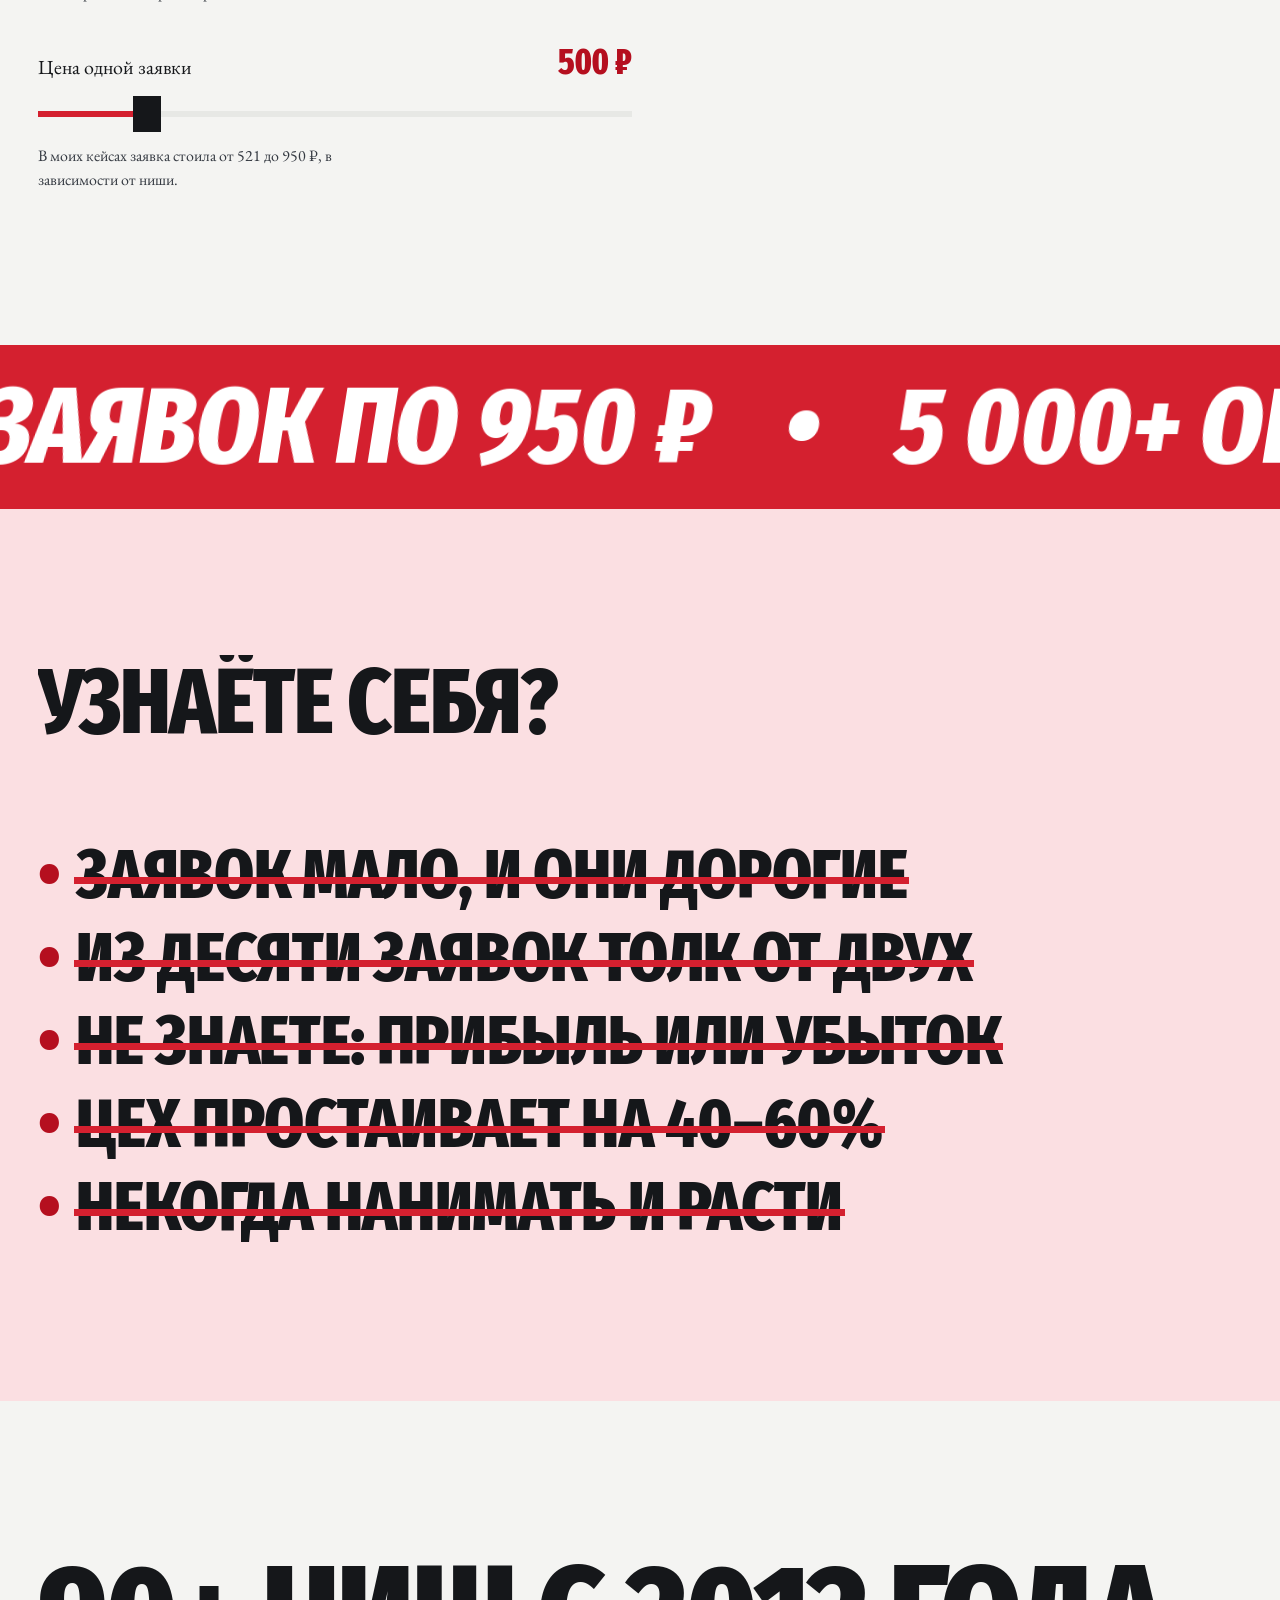
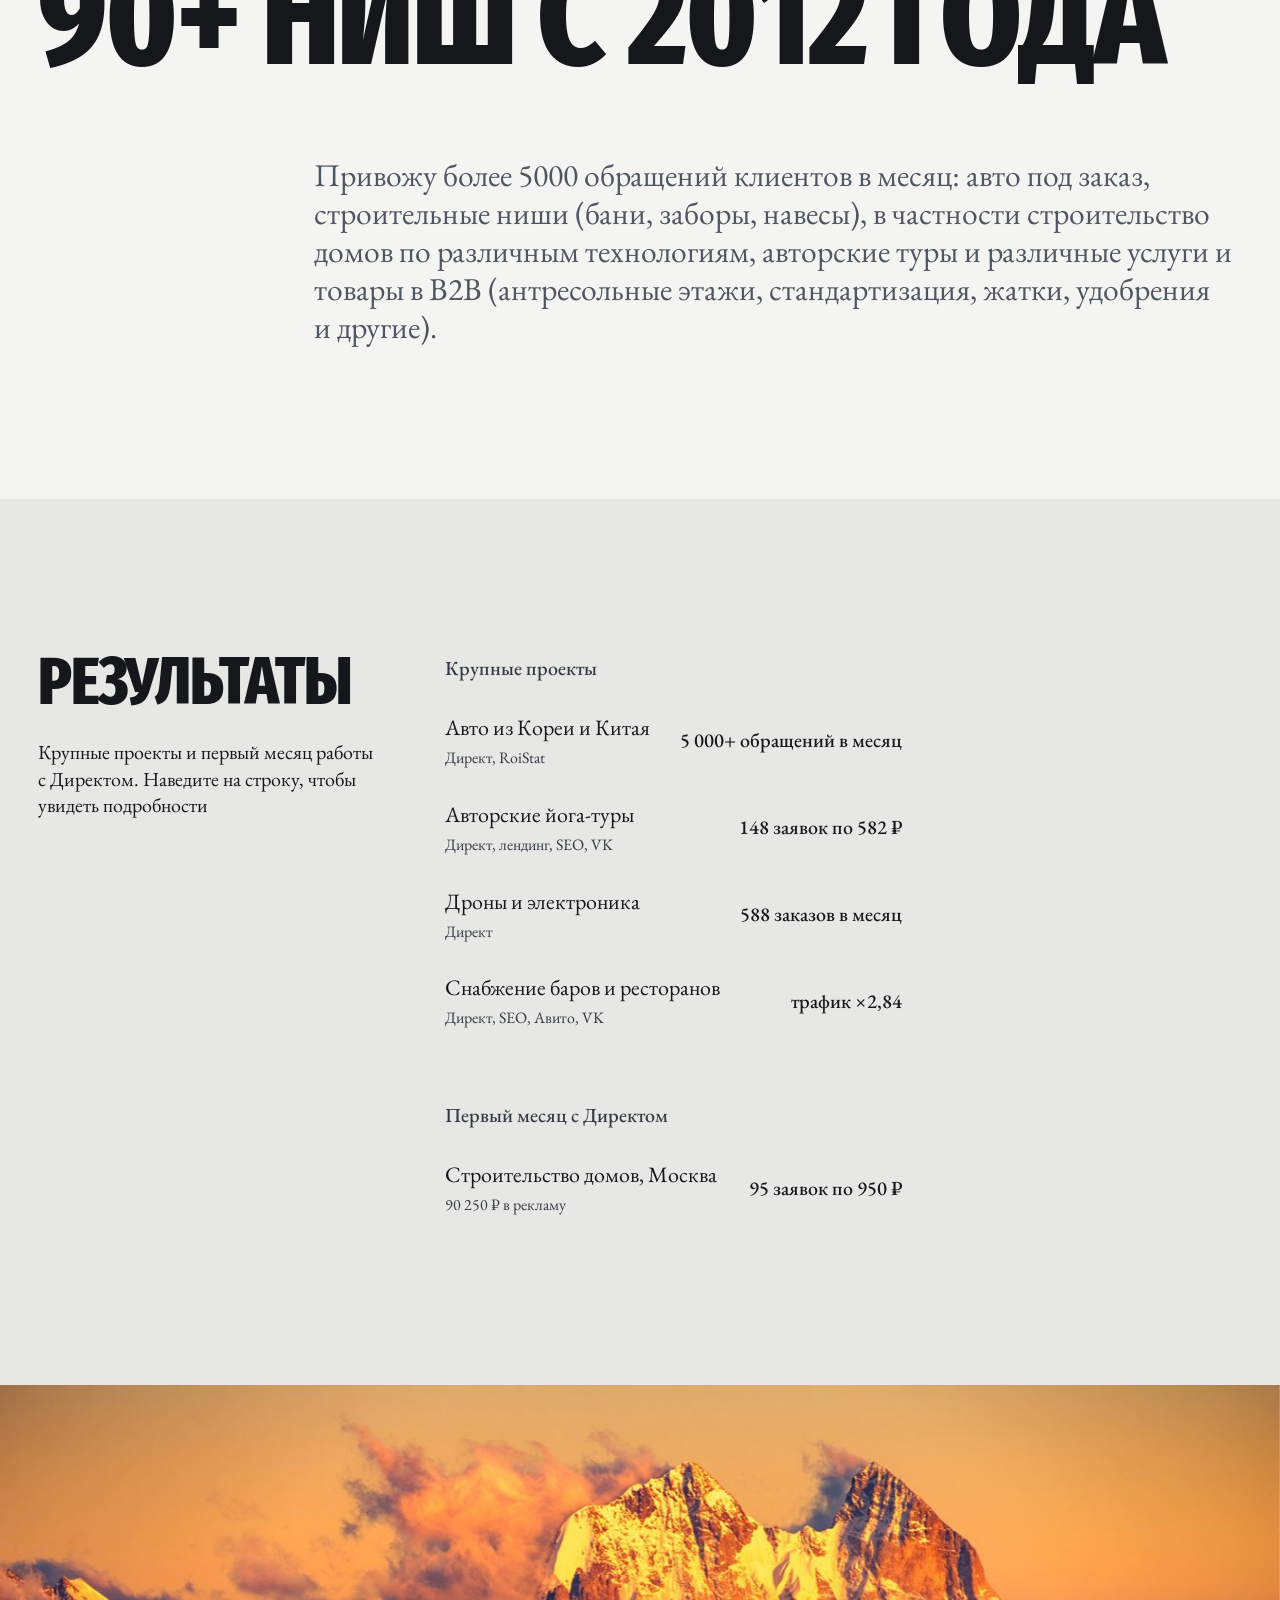
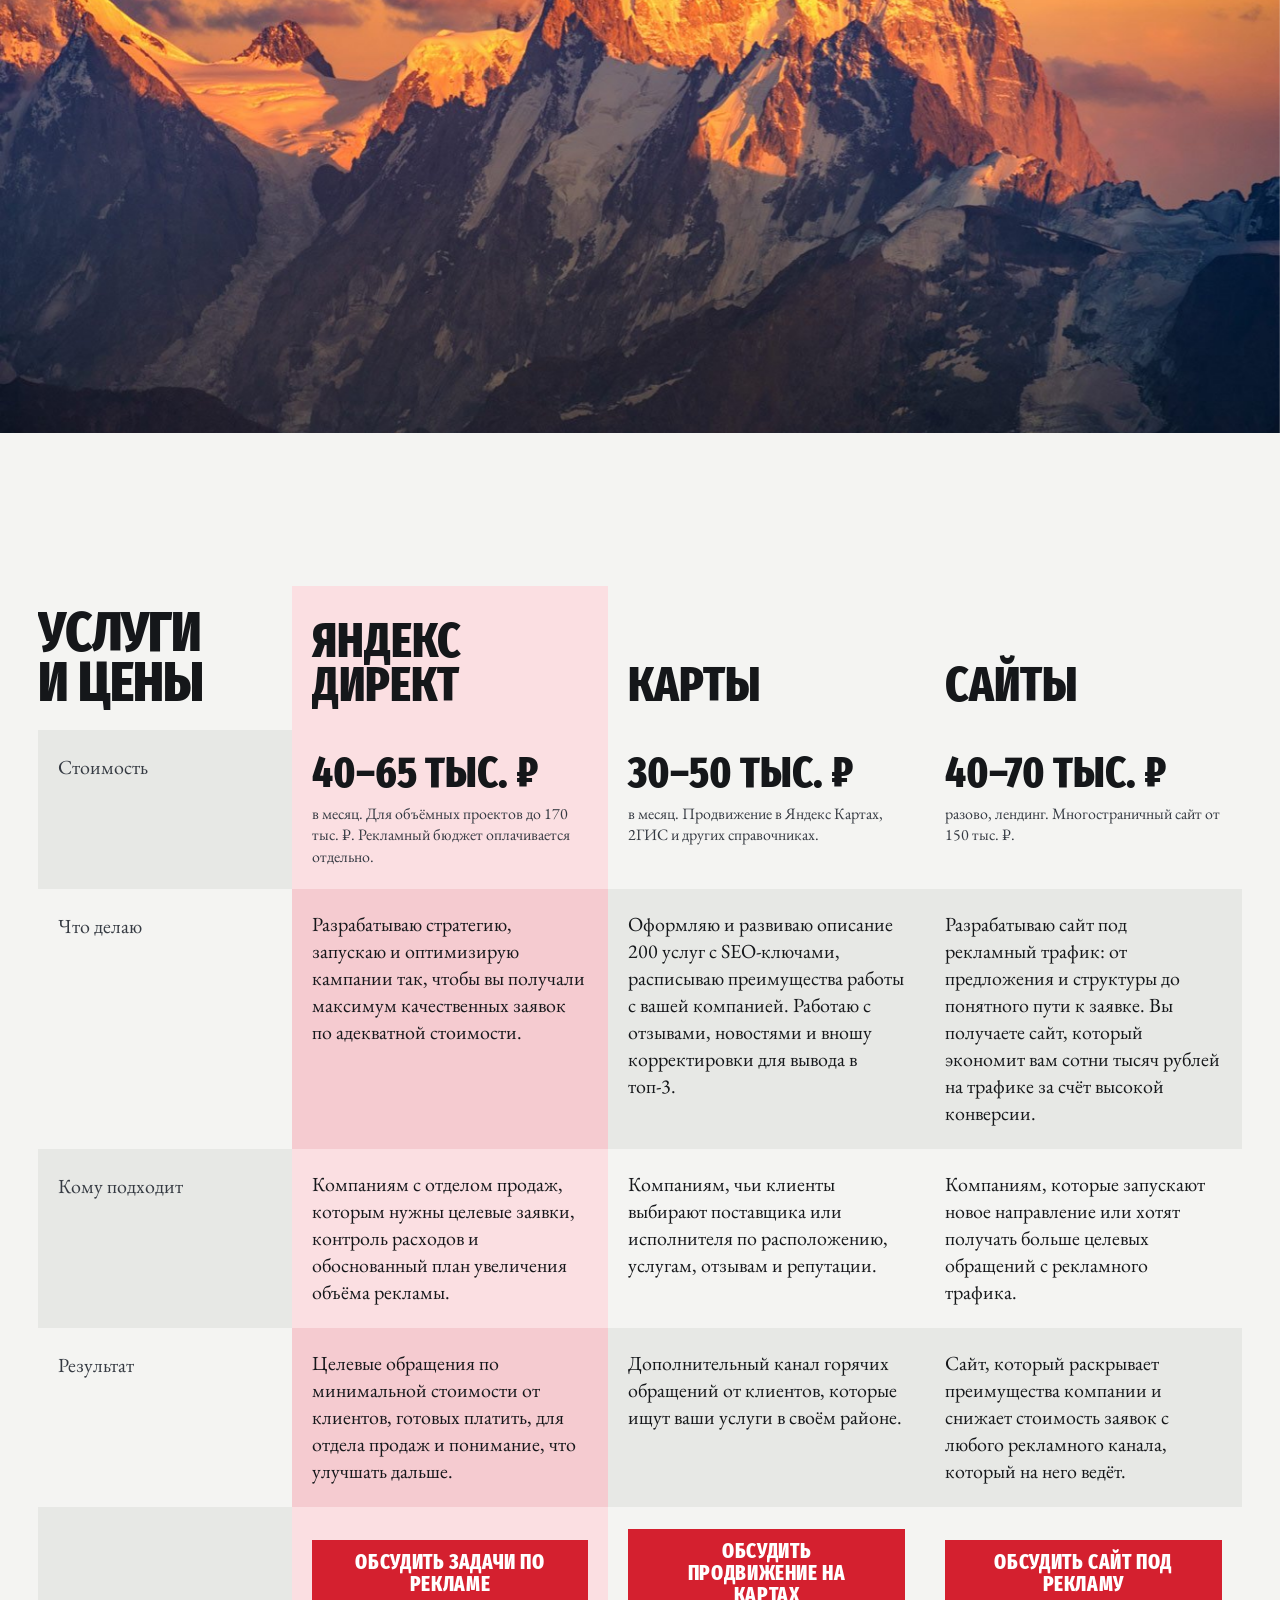
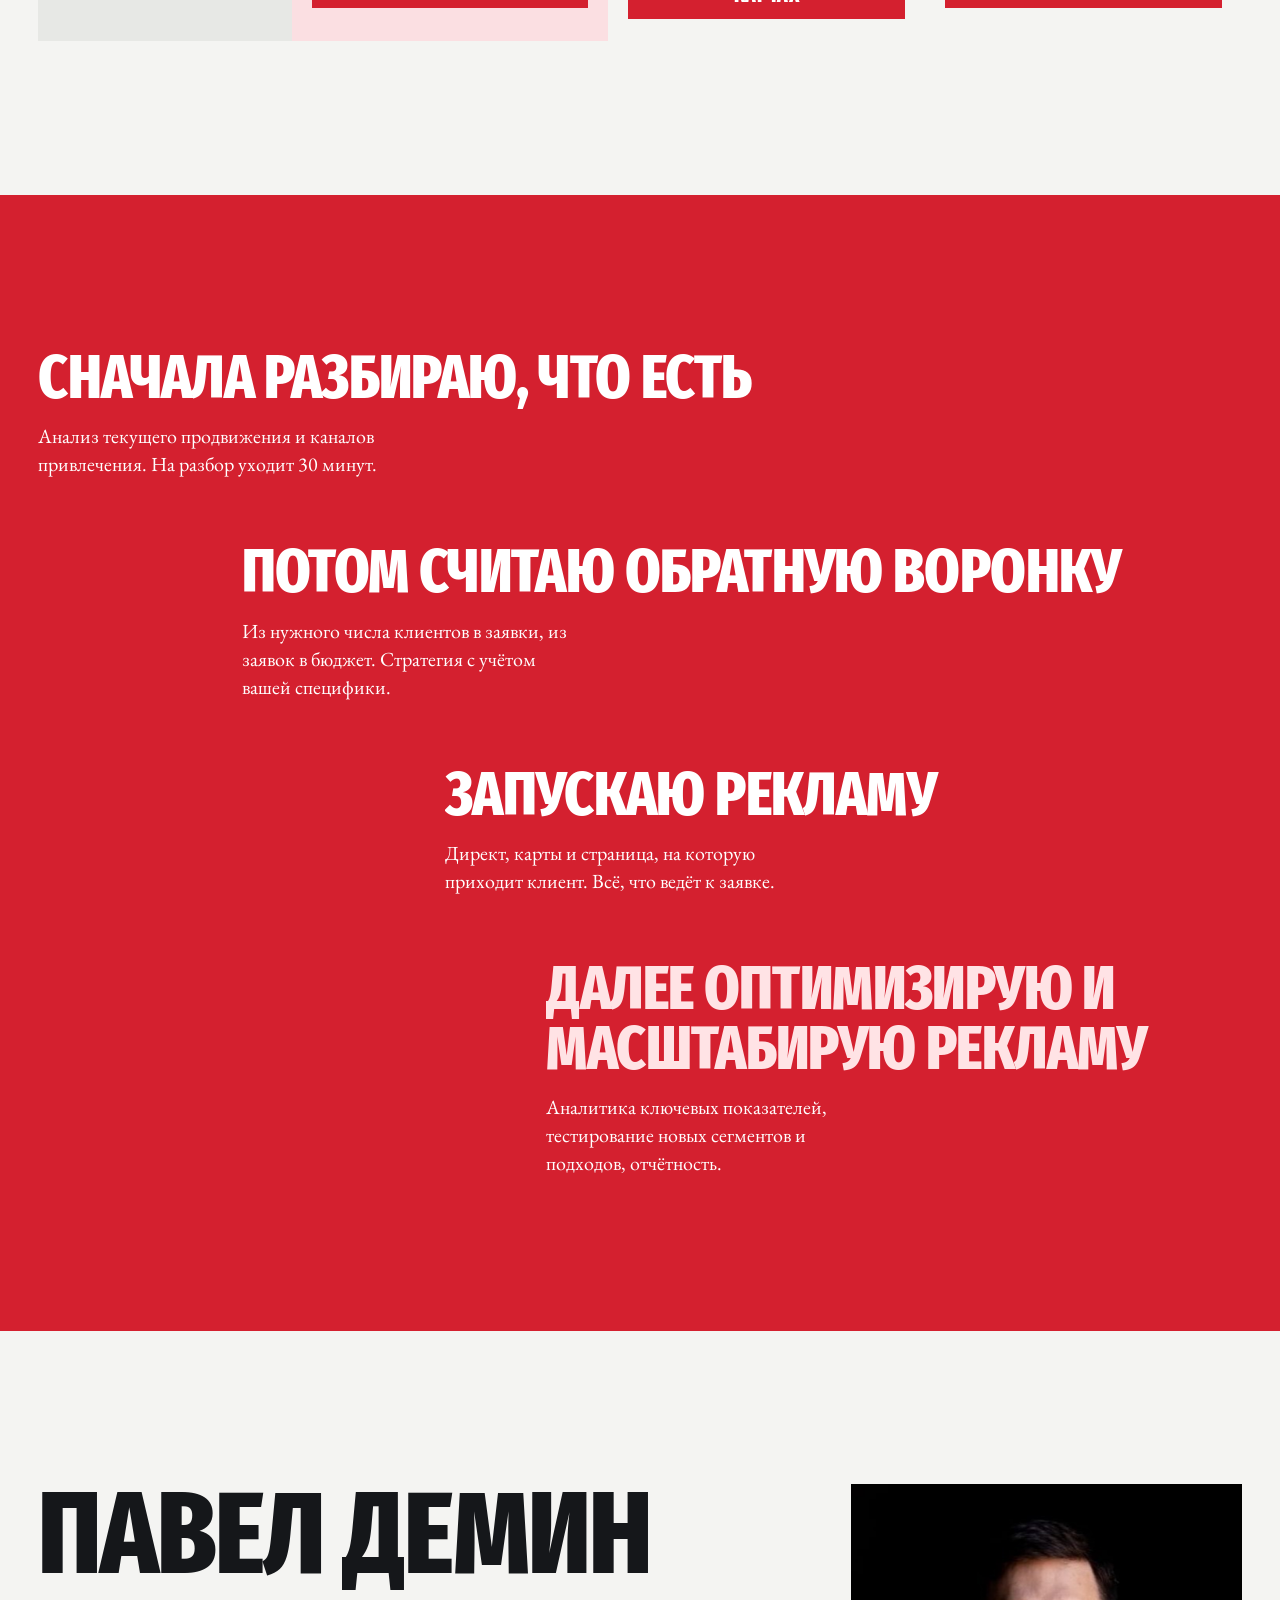
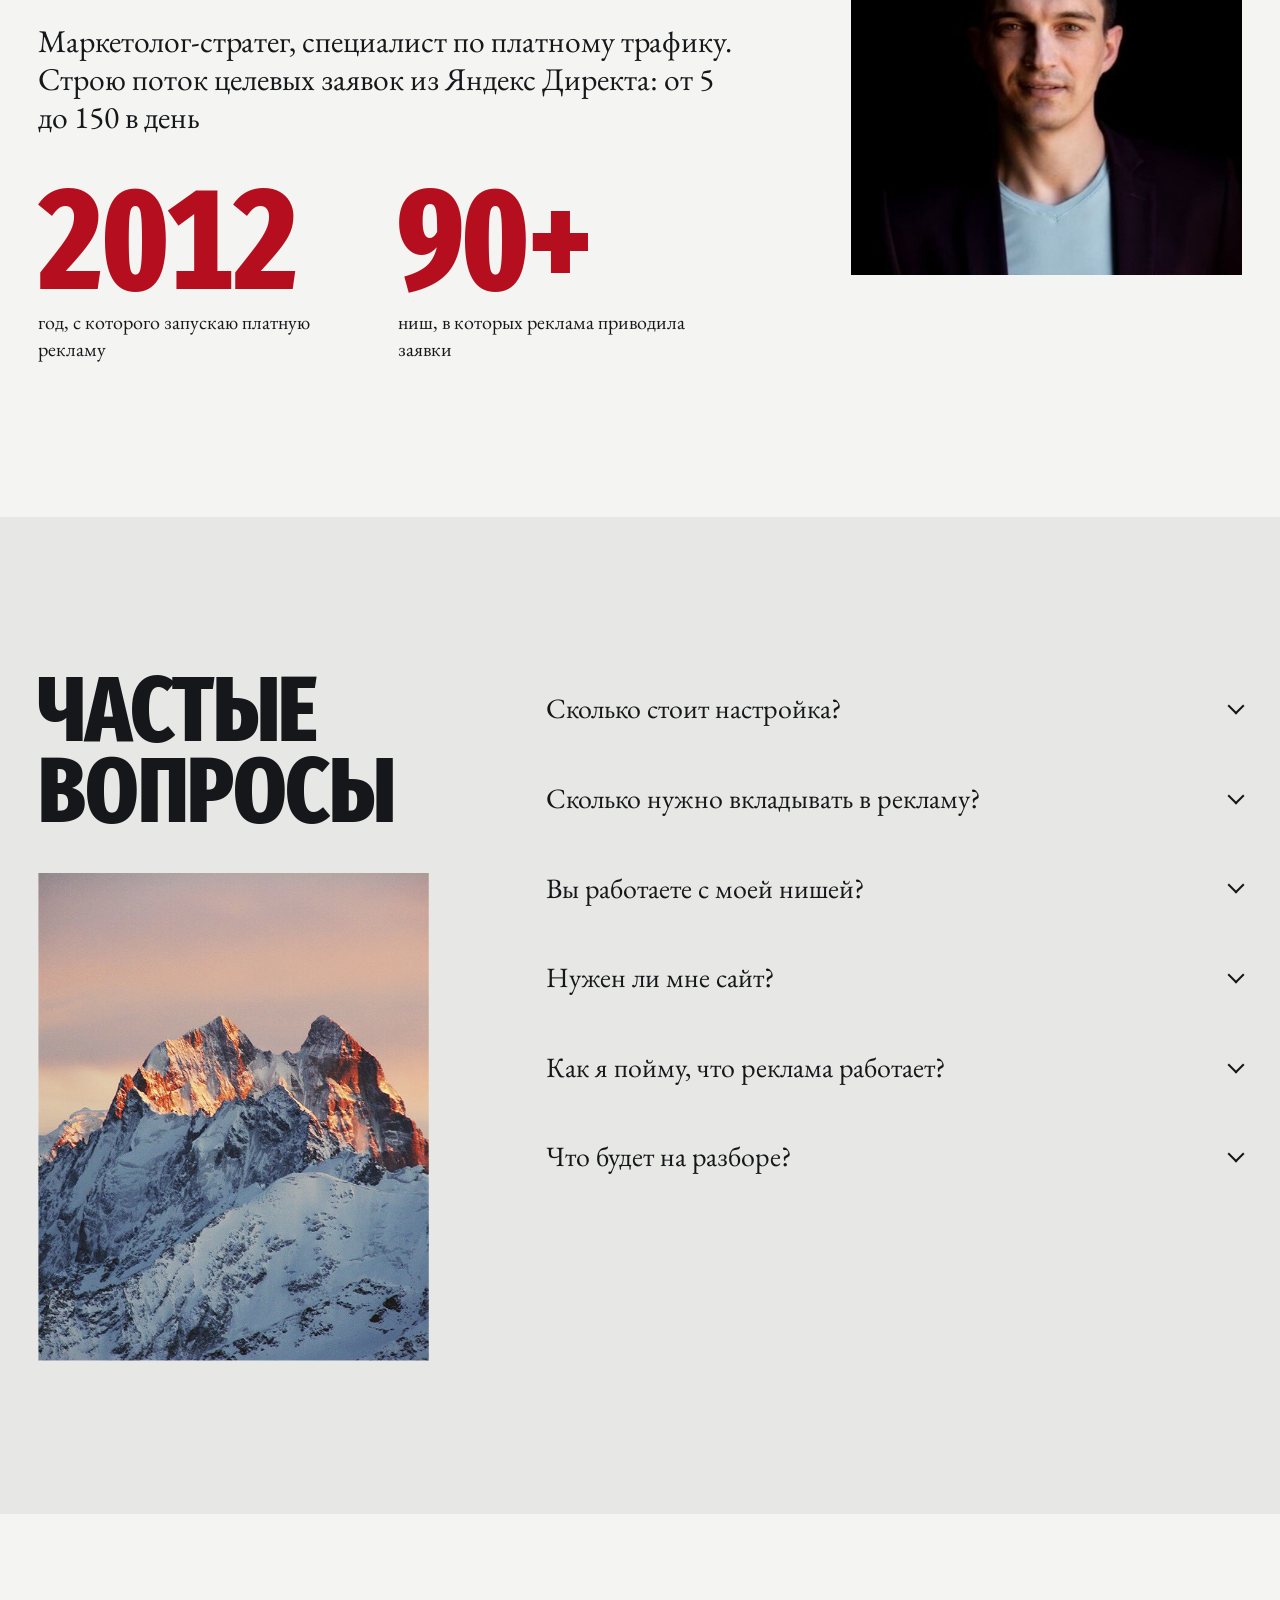
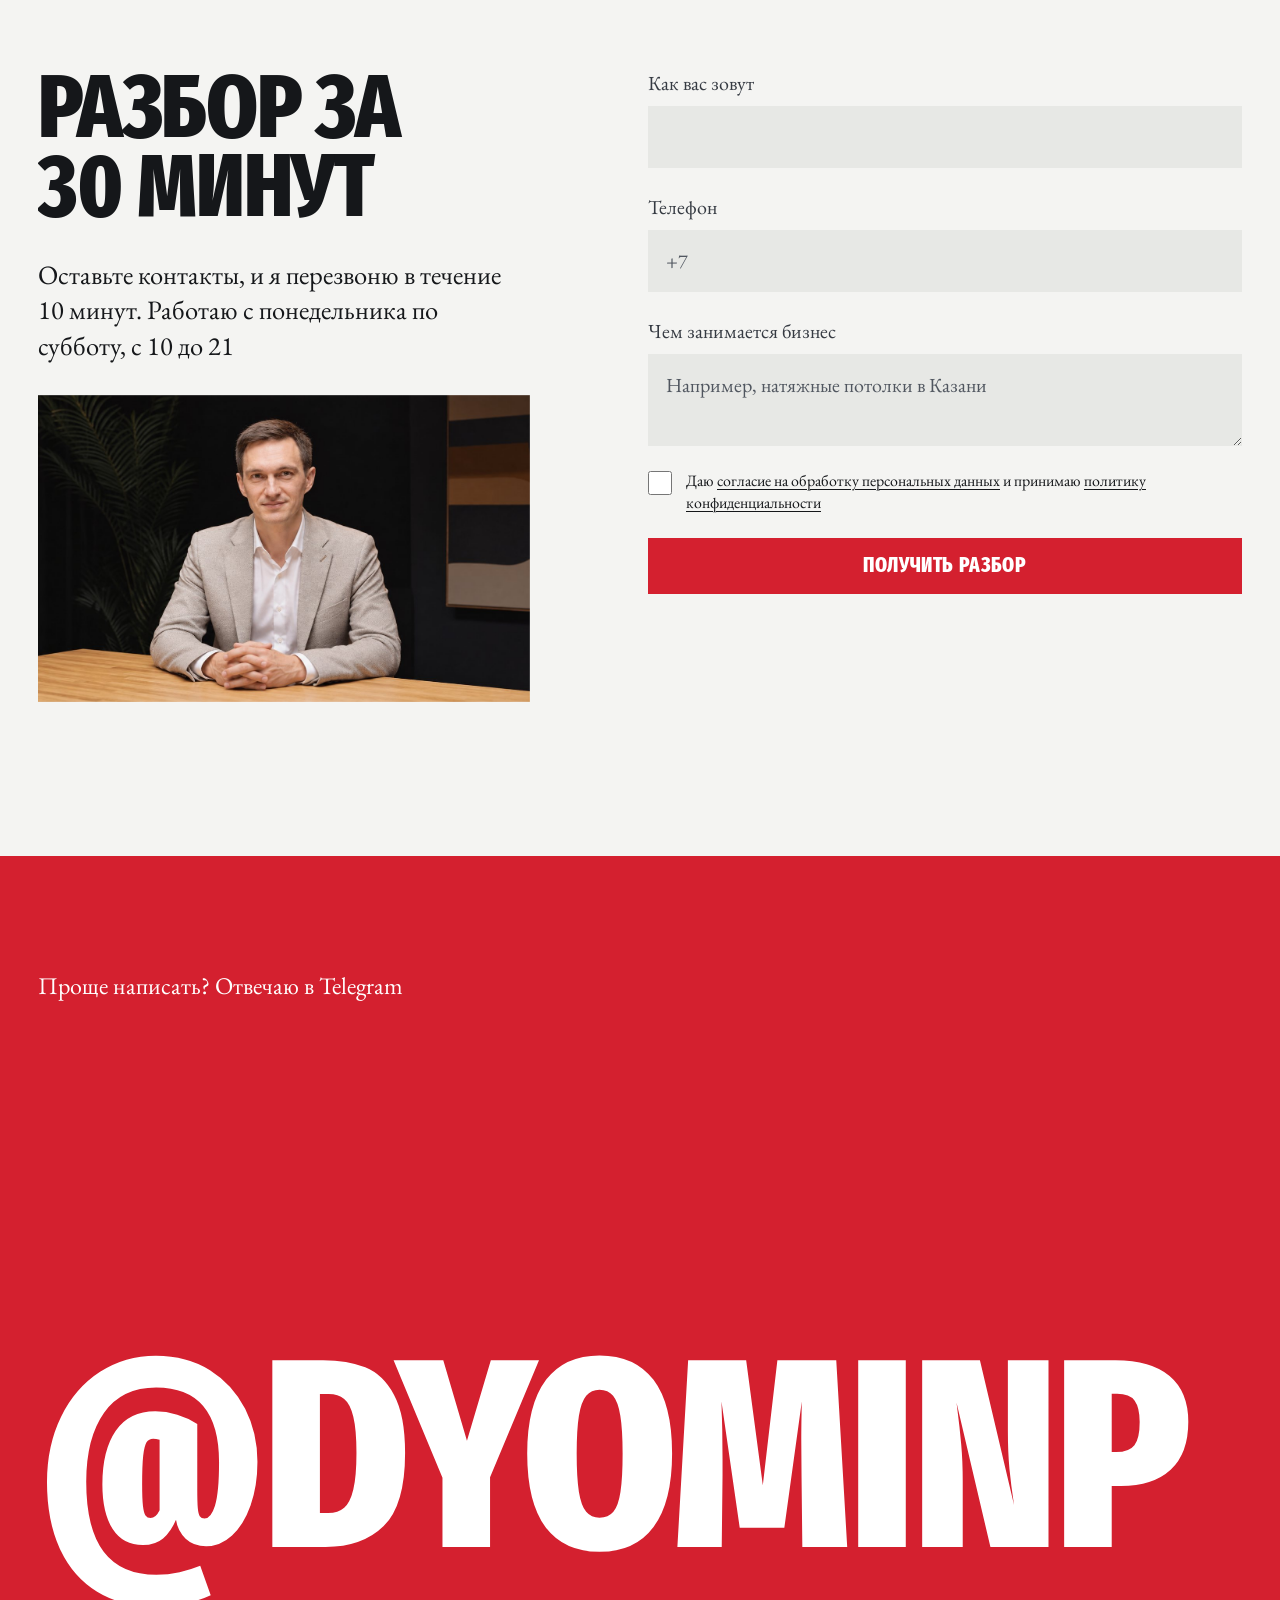
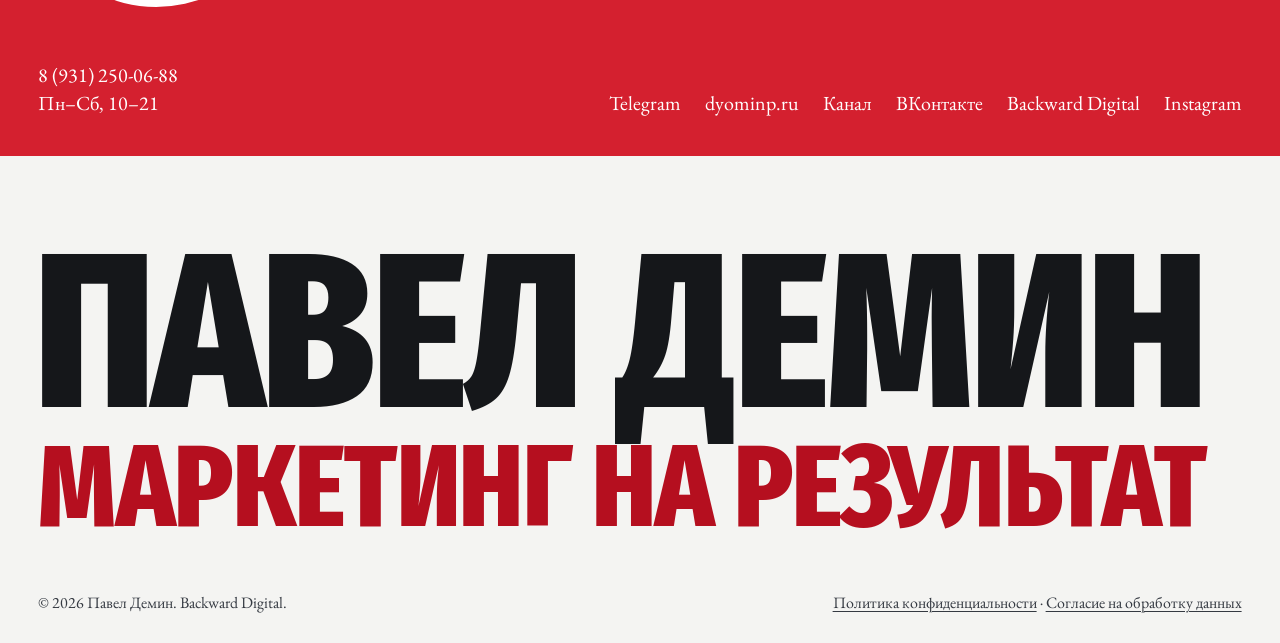
==== commit 2b0867ca: "edits round 2: bullets in pains, remove lead, mountains top-aligned" ====
--- a/index.html
+++ b/index.html
@@ -99,7 +99,6 @@
 <section class="pains f-pink" id="pains" data-field="pink">
   <div class="wrap">
     <h2 class="h2" data-r="line">Узнаёте себя?</h2>
-    <p class="lead pains__lead" data-r>Если совпало хотя бы два пункта, вы по адресу</p>
     <ul class="pains__list">
       <li class="pain"><span class="pain__t">Заявок мало, и они дорогие</span></li>
       <li class="pain"><span class="pain__t">Из десяти заявок толк от двух</span></li>
--- a/styles.css
+++ b/styles.css
@@ -306,10 +306,10 @@
 
 /* ===== Pains ===== */
 .pains { padding-block: var(--gap); }
-.pains__lead { margin-top: 28px; }
 .pains__list { margin-top: clamp(48px, 7vw, 96px); }
 .pain { display: block; padding-block: 0.1em; font-family: var(--f-display); font-weight: 800; font-size: clamp(2.5rem, 5.4vw, 6.25rem); line-height: 1; text-transform: uppercase; letter-spacing: -0.005em; }
-.pain__t { position: relative; display: inline-block; }
+.pain::before { content: "•"; display: inline-block; width: 0.55em; color: var(--carmine-text); }
+.pain__t { position: relative; display: inline-block; vertical-align: top; max-width: calc(100% - 0.6em); }
 .nb { white-space: nowrap; }
 .pain__t::after { content: ""; position: absolute; left: -0.03em; right: -0.03em; top: 54%; height: 0.1em; background: var(--carmine); transform: scaleX(0); transform-origin: left center; }
 .js .pain { opacity: 0; transform: translateY(30px); transition: opacity 0.8s var(--ease-expo), transform 0.8s var(--ease-expo); }
@@ -351,7 +351,7 @@
 
 /* ===== Photo band ===== */
 .band { position: relative; height: clamp(320px, 72svh, 780px); overflow: hidden; background: var(--tone); }
-.band img { position: absolute; left: 0; top: -14%; width: 100%; height: 128%; object-fit: cover; transform: translate3d(0, var(--by, 0px), 0) scale(var(--bs, 1.08)); will-change: transform; }
+.band img { position: absolute; left: 0; top: 0; width: 100%; height: 118%; object-fit: cover; object-position: 50% 0%; transform: translate3d(0, var(--by, 0px), 0) scale(var(--bs, 1)); will-change: transform; }
 
 /* ===== Pricing ===== */
 .pricing { padding-block: var(--gap); }
@@ -403,7 +403,7 @@
 .faq__grid { display: grid; grid-template-columns: repeat(12, minmax(0, 1fr)); gap: 48px 16px; align-items: start; }
 .faq__head { grid-column: 1 / span 4; display: grid; gap: 40px; position: sticky; top: 112px; }
 .faq__ph { overflow: hidden; background: var(--paper); }
-.faq__ph img { width: 100%; aspect-ratio: 4 / 5; object-fit: cover; }
+.faq__ph img { width: 100%; aspect-ratio: 4 / 5; object-fit: cover; object-position: 50% 0%; }
 .faq__list { grid-column: 6 / span 7; display: grid; gap: 12px; }
 .faq details { margin-inline: -24px; padding-inline: 24px; background: transparent; transition: background-color var(--t-field) ease; }
 .faq details[open] { background: var(--paper); }
